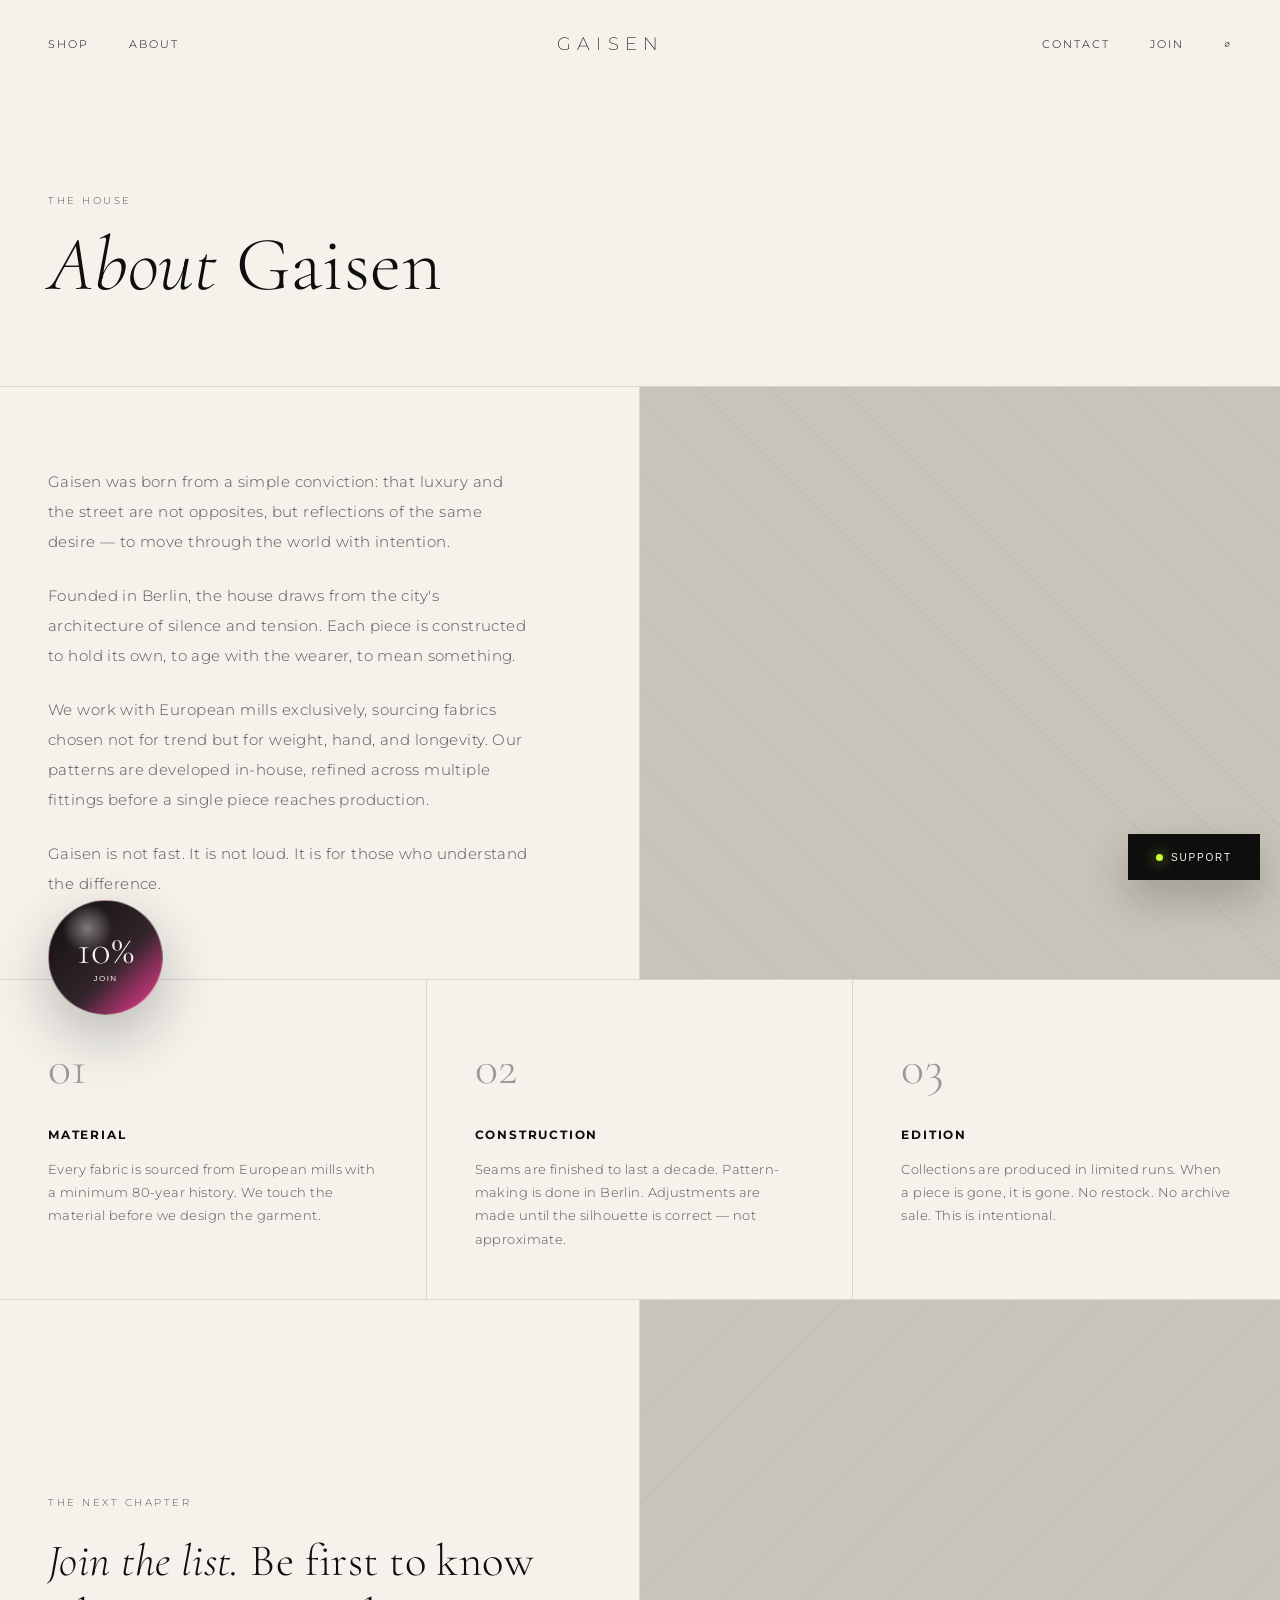
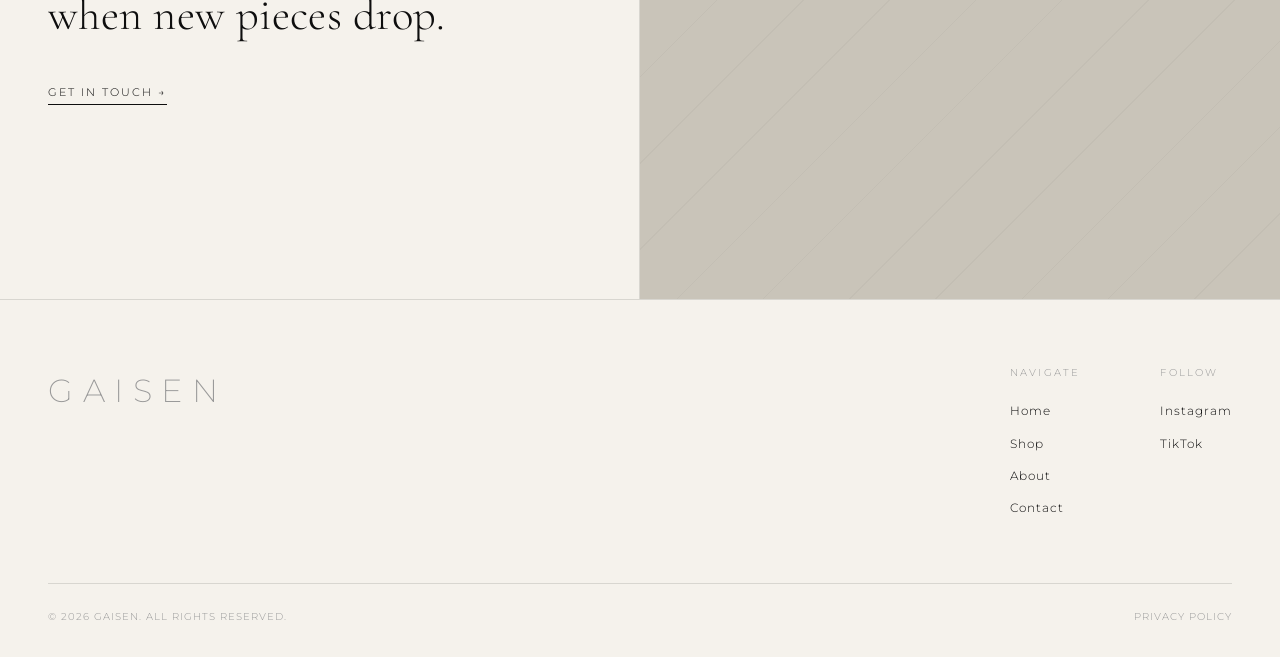
==== about.html @ a8db8745 "Add files via upload" ====
<!DOCTYPE html>
<html lang="en">
<head>
  <meta charset="UTF-8" />
  <meta name="viewport" content="width=device-width, initial-scale=1.0" />
  <title>About — Gaisen</title>
  <link rel="icon" href="favicon.ico" sizes="any">
  <link rel="icon" type="image/svg+xml" href="favicon.svg">
  <link rel="apple-touch-icon" href="apple-touch-icon.png">
  <link rel="manifest" href="site.webmanifest">
  <meta name="theme-color" content="#0E0E0E">
  <link rel="preconnect" href="https://fonts.googleapis.com">
  <link href="https://fonts.googleapis.com/css2?family=Cormorant+Garamond:ital,wght@0,300;0,400;1,300;1,400&family=Montserrat:wght@200;300;400&display=swap" rel="stylesheet">
  <link rel="stylesheet" href="style.css">
</head>
<body>

  <nav class="nav">
    <div class="nav-left">
      <a href="shop.html">Shop</a>
      <a href="about.html">About</a>
    </div>
    <a href="index.html" class="nav-logo">GAISEN</a>
    <div class="nav-right">
      <a href="contact.html">Contact</a>
      <a href="#">∅</a>
    </div>
  </nav>

  <div class="page-header">
    <p class="label">The House</p>
    <h1><em>About</em> Gaisen</h1>
  </div>

  <div class="about-intro">
    <div class="about-text">
      <p>Gaisen was born from a simple conviction: that luxury and the street are not opposites, but reflections of the same desire — to move through the world with intention.</p>
      <p>Founded in Berlin, the house draws from the city's architecture of silence and tension. Each piece is constructed to hold its own, to age with the wearer, to mean something.</p>
      <p>We work with European mills exclusively, sourcing fabrics chosen not for trend but for weight, hand, and longevity. Our patterns are developed in-house, refined across multiple fittings before a single piece reaches production.</p>
      <p>Gaisen is not fast. It is not loud. It is for those who understand the difference.</p>
    </div>
    <div class="about-img-block"></div>
  </div>

  <div class="about-values">
    <div class="value-item">
      <div class="value-num">01</div>
      <h3>Material</h3>
      <p>Every fabric is sourced from European mills with a minimum 80-year history. We touch the material before we design the garment.</p>
    </div>
    <div class="value-item">
      <div class="value-num">02</div>
      <h3>Construction</h3>
      <p>Seams are finished to last a decade. Pattern-making is done in Berlin. Adjustments are made until the silhouette is correct — not approximate.</p>
    </div>
    <div class="value-item">
      <div class="value-num">03</div>
      <h3>Edition</h3>
      <p>Collections are produced in limited runs. When a piece is gone, it is gone. No restock. No archive sale. This is intentional.</p>
    </div>
  </div>

  <section class="editorial" style="border-top:1px solid var(--border);">
    <div class="editorial-text">
      <p class="label">The next chapter</p>
      <h2><em>Join the list.</em> Be first to know when new pieces drop.</h2>
      <a href="contact.html" class="link-underline">Get in touch →</a>
    </div>
    <div class="editorial-img"></div>
  </section>

  <footer class="footer">
    <div class="footer-top">
      <div class="footer-brand">GAISEN</div>
      <div class="footer-links">
        <div>
          <p class="footer-col-title">Navigate</p>
          <a href="index.html">Home</a>
          <a href="shop.html">Shop</a>
          <a href="about.html">About</a>
          <a href="contact.html">Contact</a>
        </div>
        <div>
          <p class="footer-col-title">Follow</p>
          <a href="#">Instagram</a>
          <a href="#">TikTok</a>
        </div>
      </div>
    </div>
    <div class="footer-bottom">
      <p>© 2026 Gaisen. All rights reserved.</p>
      <p>Privacy Policy</p>
    </div>
  </footer>

  <script src="account-promo.js?v=account-1"></script>
  <script src="button-motion.js?v=button-1"></script>
  <script src="support-bot.js?v=support-1"></script>
</body>
</html>
---- style.css ----
/* ── Reset ── */
*, *::before, *::after { margin: 0; padding: 0; box-sizing: border-box; }

/* ── Variables ── */
:root {
  --cream: #F5F2EC;
  --ink: #0E0E0E;
  --ink-light: #555;
  --ink-faint: #999;
  --border: rgba(14,14,14,0.12);
  --font-display: 'Cormorant Garamond', Georgia, serif;
  --font-body: 'Montserrat', sans-serif;
}

html { scroll-behavior: smooth; }

body {
  background: var(--cream);
  color: var(--ink);
  font-family: var(--font-body);
  font-weight: 300;
  font-size: 14px;
  letter-spacing: 0.03em;
  line-height: 1.7;
  cursor: default;
}

a { color: inherit; text-decoration: none; }
img { display: block; width: 100%; }

/* Button motion */
:where(button, .link-underline, .hero-cta, .view-all) {
  --button-glow: #ff3d9a;
  --button-spark: #c9ff35;
  position: relative;
  isolation: isolate;
  overflow: hidden;
  transform: translateZ(0);
  transition:
    transform 0.24s ease,
    box-shadow 0.24s ease,
    border-color 0.24s ease,
    background 0.24s ease,
    color 0.24s ease,
    opacity 0.2s ease;
}
:where(button, .link-underline, .hero-cta, .view-all)::before {
  content: "";
  position: absolute;
  inset: -2px;
  z-index: 0;
  pointer-events: none;
  background:
    linear-gradient(105deg, transparent 0 34%, rgba(255,255,255,0.34) 46%, transparent 58%),
    linear-gradient(90deg, color-mix(in srgb, var(--button-glow) 22%, transparent), transparent 48%, color-mix(in srgb, var(--button-spark) 18%, transparent));
  opacity: 0;
  transform: translateX(-110%) skewX(-14deg);
  transition: opacity 0.24s ease, transform 0.58s ease;
}
:where(button, .link-underline, .hero-cta, .view-all):hover {
  transform: translateY(-2px);
  box-shadow: 0 14px 34px rgba(14,14,14,0.13);
}
:where(button, .link-underline, .hero-cta, .view-all):hover::before {
  opacity: 1;
  transform: translateX(110%) skewX(-14deg);
}
:where(button, .link-underline, .hero-cta, .view-all):active {
  transform: translateY(0) scale(0.97);
  transition-duration: 0.32s;
}
:where(button, .link-underline, .hero-cta, .view-all).is-clicking {
  animation: buttonClickHold 0.68s cubic-bezier(0.16, 1, 0.3, 1);
  box-shadow: 0 18px 42px rgba(14,14,14,0.16);
}
:where(button, .link-underline, .hero-cta, .view-all).is-clicking::before {
  opacity: 1;
  transform: translateX(110%) skewX(-14deg);
  transition-duration: 0.78s;
}
:where(.cart-link, .support-close):hover {
  box-shadow: none;
}
:where(.link-underline, .hero-cta, .view-all)::after {
  content: "";
  position: absolute;
  left: 0;
  right: 0;
  bottom: -7px;
  height: 2px;
  background: linear-gradient(90deg, #ff3d9a, #f45a1f, #c9ff35);
  transform: scaleX(0);
  transform-origin: left;
  transition: transform 0.32s ease;
}
:where(.link-underline, .hero-cta, .view-all):hover::after {
  transform: scaleX(1);
}

@keyframes buttonClickHold {
  0% { transform: translateY(0) scale(0.97); }
  38% { transform: translateY(1px) scale(0.93); }
  72% { transform: translateY(-2px) scale(1.015); }
  100% { transform: translateY(-1px) scale(1); }
}

:where(button) > * {
  position: relative;
  z-index: 1;
}

@media (prefers-reduced-motion: reduce) {
  :where(button, .link-underline, .hero-cta, .view-all),
  :where(button, .link-underline, .hero-cta, .view-all)::before,
  :where(.link-underline, .hero-cta, .view-all)::after {
    transition: none;
    animation: none;
  }

  :where(button, .link-underline, .hero-cta, .view-all):hover,
  :where(button, .link-underline, .hero-cta, .view-all):active {
    transform: none;
  }
}

/* ── Nav ── */
.nav {
  position: fixed;
  top: 0; left: 0; right: 0;
  display: flex;
  align-items: center;
  justify-content: space-between;
  padding: 1.8rem 3rem;
  z-index: 100;
  mix-blend-mode: multiply;
}
.nav-logo {
  font-family: var(--font-body);
  font-weight: 200;
  font-size: 18px;
  letter-spacing: 0.35em;
}
.nav-left, .nav-right {
  display: flex;
  gap: 2.5rem;
}
.nav-left a, .nav-right a {
  font-size: 11px;
  letter-spacing: 0.18em;
  text-transform: uppercase;
  transition: opacity 0.2s;
}
.nav-left a:hover, .nav-right a:hover { opacity: 0.5; }
.cart-link {
  border: 0;
  background: transparent;
  color: inherit;
  cursor: pointer;
  font-family: var(--font-body);
  font-size: 11px;
  font-weight: 300;
  letter-spacing: 0.18em;
  text-transform: uppercase;
  transition: opacity 0.2s;
}
.cart-link:hover { opacity: 0.5; }

.home-page .nav {
  color: var(--cream);
  mix-blend-mode: normal;
  background: linear-gradient(180deg, rgba(14,14,14,0.48), rgba(14,14,14,0));
}

/* Support Bot */
.support-bot {
  position: fixed;
  right: 1.25rem;
  bottom: 1.25rem;
  z-index: 190;
  font-family: var(--font-body);
  transition: opacity 0.2s ease, transform 0.2s ease, visibility 0.2s ease;
}

body.modal-lock .support-bot {
  opacity: 0;
  pointer-events: none;
  transform: translateY(0.75rem);
  visibility: hidden;
}

body.account-lock .support-bot {
  opacity: 0;
  pointer-events: none;
  transform: translateY(0.75rem);
  visibility: hidden;
}

.account-nav-link {
  border: 0;
  background: transparent;
  color: inherit;
  cursor: pointer;
  font-family: var(--font-body);
  font-size: 11px;
  font-weight: 300;
  letter-spacing: 0.18em;
  text-transform: uppercase;
}

.account-promo-bubble {
  position: fixed;
  left: clamp(1rem, 4vw, 3rem);
  top: 100vh;
  z-index: 175;
  width: clamp(84px, 9vw, 116px);
  height: clamp(84px, 9vw, 116px);
  border: 1px solid rgba(245,242,236,0.42);
  border-radius: 999px;
  background:
    radial-gradient(circle at 34% 24%, rgba(255,255,255,0.42), transparent 22%),
    linear-gradient(135deg, #0e0e0e, #33252b 58%, #ff3d9a);
  color: var(--cream);
  cursor: pointer;
  display: grid;
  place-items: center;
  box-shadow: 0 22px 58px rgba(14,14,14,0.26);
  animation: promoBubbleRise 26s linear infinite;
}

.account-promo-bubble:hover {
  animation-play-state: paused;
}

.account-promo-bubble::before {
  content: "";
  position: absolute;
  inset: -8px;
  border: 1px solid rgba(201,255,53,0.36);
  border-radius: inherit;
}

.account-promo-bubble span {
  display: block;
  text-align: center;
}

.account-promo-bubble strong {
  display: block;
  font-family: var(--font-display);
  font-size: clamp(28px, 3.2vw, 42px);
  font-weight: 300;
  line-height: 0.88;
}

.account-promo-bubble small {
  display: block;
  margin-top: 0.4rem;
  font-size: 8px;
  letter-spacing: 0.18em;
  text-transform: uppercase;
}

.account-panel {
  position: fixed;
  inset: 0;
  z-index: 260;
  display: none;
}

.account-panel.is-open {
  display: block;
}

.account-backdrop {
  position: absolute;
  inset: 0;
  background: rgba(14,14,14,0.5);
}

.account-sheet {
  position: absolute;
  right: clamp(1rem, 4vw, 4rem);
  top: 50%;
  width: min(520px, calc(100vw - 2rem));
  max-height: calc(100vh - 2rem);
  overflow: auto;
  transform: translateY(-50%);
  border: 1px solid var(--border);
  background:
    linear-gradient(90deg, rgba(14,14,14,0.035) 1px, transparent 1px),
    linear-gradient(0deg, rgba(14,14,14,0.03) 1px, transparent 1px),
    var(--cream);
  background-size: 36px 36px;
  box-shadow: 0 34px 110px rgba(14,14,14,0.34);
}

.account-head {
  position: relative;
  min-height: 180px;
  padding: 1.25rem;
  background:
    radial-gradient(circle at 72% 20%, rgba(255,61,154,0.34), transparent 24%),
    radial-gradient(circle at 95% 88%, rgba(201,255,53,0.22), transparent 22%),
    var(--ink);
  color: var(--cream);
  display: flex;
  flex-direction: column;
  justify-content: flex-end;
  overflow: hidden;
}

.account-head::after {
  content: "10";
  position: absolute;
  right: -0.25rem;
  bottom: -0.34rem;
  font-family: var(--font-display);
  font-size: clamp(110px, 18vw, 178px);
  line-height: 0.75;
  color: rgba(245,242,236,0.08);
  pointer-events: none;
}

.account-label {
  position: relative;
  z-index: 1;
  color: rgba(245,242,236,0.62);
  font-size: 9px;
  letter-spacing: 0.26em;
  text-transform: uppercase;
  margin-bottom: 0.6rem;
}

.account-title {
  position: relative;
  z-index: 1;
  font-family: var(--font-display);
  font-size: clamp(46px, 8vw, 78px);
  font-weight: 300;
  line-height: 0.9;
}

.account-close {
  position: absolute;
  top: 1rem;
  right: 1rem;
  z-index: 2;
  width: 40px;
  height: 40px;
  border: 1px solid rgba(245,242,236,0.28);
  background: transparent;
  color: var(--cream);
  cursor: pointer;
  font-size: 20px;
}

.account-body {
  padding: 1.5rem;
  display: grid;
  gap: 1rem;
}

.account-copy {
  color: var(--ink-light);
  font-size: 13px;
  line-height: 1.8;
}

.account-code {
  border: 1px solid var(--ink);
  background: var(--ink);
  color: var(--cream);
  padding: 1rem;
  display: flex;
  justify-content: space-between;
  gap: 1rem;
  align-items: center;
  font-size: 10px;
  letter-spacing: 0.2em;
  text-transform: uppercase;
}

.account-code strong {
  font-size: 14px;
  letter-spacing: 0.22em;
}

.account-form {
  display: grid;
  gap: 0.8rem;
}

.account-form label {
  font-size: 9px;
  letter-spacing: 0.2em;
  text-transform: uppercase;
  color: var(--ink-faint);
}

.account-form input {
  width: 100%;
  border: 1px solid var(--border);
  background: rgba(245,242,236,0.76);
  padding: 0.9rem;
  font-family: var(--font-body);
  color: var(--ink);
  outline: none;
}

.account-submit {
  min-height: 52px;
  border: 1px solid var(--ink);
  background: var(--ink);
  color: var(--cream);
  cursor: pointer;
  font-family: var(--font-body);
  font-size: 10px;
  letter-spacing: 0.18em;
  text-transform: uppercase;
}

.account-note {
  min-height: 1.4rem;
  color: var(--ink-light);
  font-size: 11px;
  line-height: 1.6;
}

@keyframes promoBubbleRise {
  0% { transform: translate3d(0, 16vh, 0) scale(0.82); opacity: 0; }
  8% { opacity: 1; }
  50% { transform: translate3d(12vw, -55vh, 0) scale(1); opacity: 1; }
  86% { opacity: 1; }
  100% { transform: translate3d(4vw, -122vh, 0) scale(0.9); opacity: 0; }
}

@media (max-width: 620px) {
  .account-promo-bubble {
    left: 0.9rem;
    width: 78px;
    height: 78px;
  }

  .account-sheet {
    right: 1rem;
    left: 1rem;
    width: auto;
  }
}

.support-toggle {
  min-width: 132px;
  height: 46px;
  border: 1px solid var(--ink);
  background: var(--ink);
  color: var(--cream);
  cursor: pointer;
  display: inline-flex;
  align-items: center;
  justify-content: center;
  gap: 0.5rem;
  font-size: 10px;
  letter-spacing: 0.18em;
  text-transform: uppercase;
  box-shadow: 0 18px 42px rgba(14,14,14,0.22);
}

.support-dot {
  width: 7px;
  height: 7px;
  border-radius: 50%;
  background: #c9ff35;
  box-shadow: 0 0 14px rgba(201,255,53,0.84);
}

.support-panel {
  position: absolute;
  right: 0;
  bottom: 3.65rem;
  width: min(390px, calc(100vw - 2.5rem));
  max-height: min(680px, calc(100vh - 7rem));
  border: 1px solid var(--border);
  background: var(--cream);
  box-shadow: 0 28px 80px rgba(14,14,14,0.28);
  display: none;
  overflow: hidden;
}

.support-bot.is-open .support-panel { display: flex; flex-direction: column; }

.support-head {
  background: var(--ink);
  color: var(--cream);
  padding: 1rem;
  position: relative;
}

.support-label {
  font-size: 9px;
  letter-spacing: 0.24em;
  text-transform: uppercase;
  color: rgba(245,242,236,0.62);
  margin-bottom: 0.4rem;
}

.support-title {
  font-family: var(--font-display);
  font-size: 30px;
  font-weight: 300;
  line-height: 1;
}

.support-close {
  position: absolute;
  top: 0.9rem;
  right: 0.9rem;
  width: 34px;
  height: 34px;
  border: 1px solid rgba(245,242,236,0.24);
  background: transparent;
  color: var(--cream);
  cursor: pointer;
  font-size: 18px;
}

.support-messages {
  padding: 1rem;
  display: flex;
  flex-direction: column;
  gap: 0.7rem;
  overflow: auto;
  min-height: 260px;
}

.support-message {
  max-width: 88%;
  padding: 0.75rem 0.85rem;
  border: 1px solid var(--border);
  font-size: 12px;
  line-height: 1.65;
}

.support-message.bot {
  align-self: flex-start;
  background: #faf8f2;
}

.support-message.user {
  align-self: flex-end;
  background: var(--ink);
  color: var(--cream);
  border-color: var(--ink);
}

.support-chips {
  display: flex;
  gap: 0.45rem;
  flex-wrap: wrap;
  padding: 0 1rem 1rem;
}

.support-chip {
  border: 1px solid var(--border);
  background: transparent;
  color: var(--ink-light);
  cursor: pointer;
  font-family: var(--font-body);
  font-size: 9px;
  letter-spacing: 0.16em;
  text-transform: uppercase;
  padding: 0.55rem 0.65rem;
}

.support-form {
  display: grid;
  grid-template-columns: 1fr auto;
  border-top: 1px solid var(--border);
}

.support-form input {
  min-width: 0;
  border: 0;
  background: transparent;
  padding: 0.95rem;
  font-family: var(--font-body);
  color: var(--ink);
  outline: none;
}

.support-form button {
  border: 0;
  border-left: 1px solid var(--border);
  background: var(--ink);
  color: var(--cream);
  cursor: pointer;
  font-family: var(--font-body);
  font-size: 10px;
  letter-spacing: 0.18em;
  text-transform: uppercase;
  padding: 0 1rem;
}

@media (max-width: 620px) {
  .support-bot {
    right: 0.8rem;
    bottom: 0.8rem;
  }

  .support-toggle {
    min-width: 112px;
    height: 42px;
  }

  .support-panel {
    width: calc(100vw - 1.6rem);
    max-height: calc(100vh - 5.5rem);
    bottom: 3.25rem;
  }
}

/* ── Hero ── */
.hero {
  min-height: 100vh;
  display: grid;
  grid-template-columns: 1fr 1fr;
  padding-top: 7rem;
  position: relative;
  overflow: hidden;
}
.hero-content {
  display: flex;
  flex-direction: column;
  justify-content: center;
  padding: 4rem 3rem 4rem 3rem;
}
.hero-season {
  font-size: 11px;
  letter-spacing: 0.22em;
  text-transform: uppercase;
  color: var(--ink-light);
  margin-bottom: 2.5rem;
  animation: fadeUp 1s ease both;
}
.hero-title {
  font-family: var(--font-display);
  font-weight: 300;
  font-size: clamp(48px, 6vw, 82px);
  line-height: 1.05;
  margin-bottom: 3rem;
}
.hero-title .line {
  display: block;
  animation: fadeUp 1s ease both;
}
.hero-title .line:nth-child(2) { animation-delay: 0.1s; }
.hero-title .line:nth-child(3) { animation-delay: 0.2s; }
.italic { font-style: italic; }
.hero-cta {
  display: inline-block;
  font-size: 11px;
  letter-spacing: 0.2em;
  text-transform: uppercase;
  border-bottom: 1px solid var(--ink);
  padding-bottom: 3px;
  width: fit-content;
  transition: opacity 0.2s;
  animation: fadeUp 1s ease 0.3s both;
}
.hero-cta:hover { opacity: 0.5; }
.hero-image-placeholder {
  background: #D8D4CB;
  position: relative;
  overflow: hidden;
}
.hero-img-inner {
  position: absolute;
  inset: 0;
  background:
    repeating-linear-gradient(
      45deg,
      transparent,
      transparent 40px,
      rgba(14,14,14,0.03) 40px,
      rgba(14,14,14,0.03) 41px
    );
}
.hero-scroll {
  position: absolute;
  bottom: 2rem;
  left: 3rem;
  font-size: 10px;
  letter-spacing: 0.2em;
  text-transform: uppercase;
  color: var(--ink-faint);
  animation: float 3s ease-in-out infinite;
}

/* ── Marquee ── */
.marquee {
  border-top: 1px solid var(--border);
  border-bottom: 1px solid var(--border);
  overflow: hidden;
  padding: 1rem 0;
}
.marquee-track {
  display: flex;
  gap: 2.5rem;
  white-space: nowrap;
  animation: marquee 20s linear infinite;
  width: max-content;
}
.marquee-track span {
  font-size: 10px;
  letter-spacing: 0.25em;
  text-transform: uppercase;
  color: var(--ink-light);
}

/* ── Featured ── */
.featured {
  padding: 6rem 3rem;
}
.featured-header {
  display: flex;
  justify-content: space-between;
  align-items: baseline;
  margin-bottom: 3rem;
  padding-bottom: 1rem;
  border-bottom: 1px solid var(--border);
}
.label {
  font-size: 10px;
  letter-spacing: 0.25em;
  text-transform: uppercase;
  color: var(--ink-light);
}
.view-all {
  font-size: 11px;
  letter-spacing: 0.12em;
  text-transform: uppercase;
  transition: opacity 0.2s;
}
.view-all:hover { opacity: 0.5; }
.featured-grid {
  display: grid;
  grid-template-columns: repeat(4, minmax(0, 1fr));
  gap: 1.5rem;
}
.product-card {
  cursor: pointer;
}
.product-img {
  background: #D8D4CB;
  position: relative;
  overflow: hidden;
}
.img-tall { aspect-ratio: 3/4; }
.product-overlay {
  position: absolute;
  inset: 0;
  background: rgba(14,14,14,0.6);
  display: flex;
  align-items: center;
  justify-content: center;
  opacity: 0;
  transition: opacity 0.3s;
}
.product-overlay span {
  color: var(--cream);
  font-size: 11px;
  letter-spacing: 0.2em;
  text-transform: uppercase;
}
.product-card:hover .product-overlay { opacity: 1; }
.product-gallery-card {
  position: relative;
}
.product-gallery-card img {
  position: absolute;
  inset: 0;
  height: 100%;
  width: 100%;
  object-fit: cover;
  opacity: 0;
  transition: opacity 0.45s ease, transform 0.7s ease;
}
.product-gallery-card img:first-child {
  opacity: 1;
}
.product-gallery-card:hover img:first-child {
  opacity: 0;
}
.product-gallery-card:hover img:nth-child(2) {
  opacity: 1;
}
.product-gallery-card::after {
  content: "Front / Back";
  position: absolute;
  left: 1rem;
  bottom: 1rem;
  z-index: 2;
  background: rgba(14,14,14,0.72);
  color: var(--cream);
  padding: 0.45rem 0.65rem;
  font-size: 9px;
  letter-spacing: 0.18em;
  text-transform: uppercase;
}
.product-meta {
  display: flex;
  justify-content: space-between;
  gap: 1rem;
  padding: 1rem 0 0;
}
.product-name { font-size: 12px; letter-spacing: 0.05em; }
.product-price { font-size: 12px; color: var(--ink-light); }

@media (max-width: 1000px) {
  .featured-grid {
    grid-template-columns: repeat(2, minmax(0, 1fr));
  }
}

@media (max-width: 650px) {
  .featured-grid {
    grid-template-columns: 1fr;
  }
}

/* ── Editorial ── */
.editorial {
  display: grid;
  grid-template-columns: 1fr 1fr;
  min-height: 600px;
  border-top: 1px solid var(--border);
}
.editorial-text {
  display: flex;
  flex-direction: column;
  justify-content: center;
  padding: 5rem 3rem;
  border-right: 1px solid var(--border);
}
.editorial-text h2 {
  font-family: var(--font-display);
  font-weight: 300;
  font-size: clamp(28px, 3.5vw, 48px);
  line-height: 1.2;
  margin: 1.5rem 0 2.5rem;
}
.link-underline {
  font-size: 11px;
  letter-spacing: 0.18em;
  text-transform: uppercase;
  border-bottom: 1px solid var(--ink);
  padding-bottom: 3px;
  width: fit-content;
  transition: opacity 0.2s;
}
.link-underline:hover { opacity: 0.5; }
.editorial-img {
  background: #C9C4B9;
  background-image: repeating-linear-gradient(
    -45deg,
    transparent,
    transparent 60px,
    rgba(14,14,14,0.03) 60px,
    rgba(14,14,14,0.03) 61px
  );
}

/* Bottom motion */
.bottom-motion {
  position: relative;
  overflow: hidden;
  min-height: 680px;
  padding: clamp(3.5rem, 7vw, 7rem) 0 3rem;
  border-top: 1px solid var(--border);
  background:
    linear-gradient(135deg, rgba(255,61,154,0.08), transparent 28%),
    linear-gradient(315deg, rgba(244,90,31,0.08), transparent 30%),
    var(--cream);
}
.bottom-motion::before {
  content: "";
  position: absolute;
  inset: 0;
  background:
    repeating-linear-gradient(90deg, rgba(14,14,14,0.045) 0 1px, transparent 1px 86px),
    repeating-linear-gradient(0deg, rgba(14,14,14,0.035) 0 1px, transparent 1px 72px);
  pointer-events: none;
}
.bottom-motion-copy {
  position: relative;
  z-index: 4;
  display: grid;
  grid-template-columns: minmax(0, 560px) auto;
  align-items: end;
  justify-content: space-between;
  gap: 2rem;
  padding: 0 clamp(1.25rem, 4vw, 3rem);
}
.bottom-motion-copy h2 {
  font-family: var(--font-display);
  font-size: clamp(38px, 5.6vw, 86px);
  font-weight: 300;
  line-height: 0.96;
  margin: 1rem 0;
}
.bottom-motion-copy p:not(.label) {
  max-width: 520px;
  color: var(--ink-light);
}
.bottom-motion-window {
  position: relative;
  z-index: 2;
  height: clamp(310px, 38vw, 470px);
  margin: clamp(2.6rem, 5vw, 4.5rem) 0 1.25rem;
  overflow: hidden;
  border-top: 1px solid rgba(14,14,14,0.16);
  border-bottom: 1px solid rgba(14,14,14,0.16);
  background:
    linear-gradient(90deg, #111, #27211c 48%, #0c0c0c);
  box-shadow: 0 36px 90px rgba(14,14,14,0.16);
}
.bottom-motion-window::before,
.bottom-motion-window::after {
  content: "";
  position: absolute;
  inset: 0;
  z-index: 5;
  pointer-events: none;
}
.bottom-motion-window::before {
  background:
    linear-gradient(90deg, var(--cream) 0 4%, rgba(245,242,236,0) 18% 82%, var(--cream) 96% 100%);
}
.bottom-motion-window::after {
  background:
    repeating-linear-gradient(90deg, rgba(245,242,236,0.16) 0 1px, transparent 1px 120px),
    linear-gradient(0deg, rgba(14,14,14,0.42), transparent 42%, rgba(245,242,236,0.08));
  mix-blend-mode: soft-light;
}
.bottom-motion-track {
  display: flex;
  width: max-content;
  height: 100%;
  animation: bottomRail 34s linear infinite;
  will-change: transform;
}
.bottom-motion-window:hover .bottom-motion-track {
  animation-play-state: paused;
}
.motion-card {
  --flash: #ff3d9a;
  position: relative;
  flex: 0 0 clamp(190px, 22vw, 330px);
  height: 100%;
  overflow: hidden;
  background: #d8d0c4;
  border-left: 1px solid rgba(245,242,236,0.2);
  transform: skewX(-5deg);
  transform-origin: center;
  isolation: isolate;
}
.motion-card img {
  width: 116%;
  height: 100%;
  object-fit: cover;
  object-position: center 38%;
  margin-left: -8%;
  filter: saturate(1.04) contrast(1.02);
  transform: skewX(5deg) scale(1.08);
  transition: transform 0.45s ease, filter 0.45s ease;
}
.motion-card:hover img {
  filter: saturate(1.18) contrast(1.06);
  transform: skewX(5deg) scale(1.16);
}
.motion-card::before {
  content: "";
  position: absolute;
  inset: 0;
  z-index: 1;
  background:
    linear-gradient(180deg, transparent 36%, rgba(14,14,14,0.76)),
    linear-gradient(90deg, color-mix(in srgb, var(--flash) 68%, transparent), transparent 36%);
  opacity: 0.46;
  pointer-events: none;
}
.motion-card::after {
  content: "";
  position: absolute;
  top: 0;
  bottom: 0;
  left: 20%;
  z-index: 3;
  width: 1px;
  background: var(--flash);
  box-shadow: 0 0 26px var(--flash);
  opacity: 0.9;
  animation: cardScan 4.8s ease-in-out infinite;
  pointer-events: none;
}
.motion-card span {
  position: absolute;
  left: 1rem;
  bottom: 1rem;
  z-index: 4;
  max-width: calc(100% - 2rem);
  color: var(--cream);
  font-size: 10px;
  letter-spacing: 0.16em;
  line-height: 1.5;
  text-transform: uppercase;
  text-shadow: 0 1px 24px rgba(0,0,0,0.65);
  transform: skewX(5deg);
}
.motion-card-light span {
  color: var(--ink);
  text-shadow: 0 1px 18px rgba(245,242,236,0.82);
}
.motion-card-dark { background: #090909; }
.motion-card-warm { background: #d8b18a; }
.motion-card-cool { background: #cbd9e7; }
.motion-card:nth-child(4n) img {
  object-position: center 30%;
}
.motion-card:nth-child(5n) img {
  object-position: center 24%;
}
.bottom-motion-type {
  position: relative;
  z-index: 3;
  display: flex;
  width: max-content;
  gap: 2.25rem;
  padding-left: clamp(1.25rem, 4vw, 3rem);
  white-space: nowrap;
  font-family: var(--font-display);
  font-size: clamp(46px, 11vw, 150px);
  font-weight: 300;
  line-height: 0.86;
  letter-spacing: 0;
  color: rgba(14,14,14,0.08);
  -webkit-text-stroke: 1px rgba(14,14,14,0.36);
  animation: bottomType 24s linear infinite;
}
.bottom-motion-type span:nth-child(2) {
  color: rgba(255,61,154,0.12);
  -webkit-text-stroke-color: rgba(244,90,31,0.48);
}

@keyframes bottomRail {
  from { transform: translate3d(0, 0, 0); }
  to { transform: translate3d(-50%, 0, 0); }
}

@keyframes bottomType {
  from { transform: translate3d(0, 0, 0); }
  to { transform: translate3d(-33.333%, 0, 0); }
}

@keyframes cardScan {
  0% { transform: translateX(-120px); opacity: 0; }
  18% { opacity: 0.95; }
  58% { opacity: 0.95; }
  100% { transform: translateX(260px); opacity: 0; }
}

@media (max-width: 900px) {
  .bottom-motion {
    min-height: auto;
    padding-top: 4rem;
  }

  .bottom-motion-copy {
    grid-template-columns: 1fr;
    align-items: start;
  }

  .bottom-motion-window {
    height: 360px;
  }

  .motion-card {
    flex-basis: min(64vw, 280px);
    transform: skewX(-3deg);
  }

  .motion-card img {
    transform: skewX(3deg) scale(1.08);
  }

  .motion-card:hover img {
    transform: skewX(3deg) scale(1.14);
  }

  .motion-card span {
    transform: skewX(3deg);
  }
}

@media (prefers-reduced-motion: reduce) {
  .bottom-motion-track,
  .bottom-motion-type,
  .motion-card::after {
    animation: none;
  }
}

/* Footer */
.footer {
  border-top: 1px solid var(--border);
  padding: 4rem 3rem 2rem;
}
.footer-top {
  display: flex;
  justify-content: space-between;
  margin-bottom: 4rem;
}
.footer-brand {
  font-family: var(--font-body);
  font-weight: 200;
  font-size: 32px;
  letter-spacing: 0.3em;
  color: var(--ink-faint);
}
.footer-links {
  display: flex;
  gap: 5rem;
}
.footer-links > div {
  display: flex;
  flex-direction: column;
  gap: 0.75rem;
}
.footer-col-title {
  font-size: 10px;
  letter-spacing: 0.22em;
  text-transform: uppercase;
  color: var(--ink-faint);
  margin-bottom: 0.5rem;
}
.footer-links a {
  font-size: 12px;
  letter-spacing: 0.08em;
  transition: opacity 0.2s;
}
.footer-links a:hover { opacity: 0.5; }
.footer-bottom {
  display: flex;
  justify-content: space-between;
  border-top: 1px solid var(--border);
  padding-top: 1.5rem;
  font-size: 10px;
  letter-spacing: 0.1em;
  color: var(--ink-faint);
  text-transform: uppercase;
}

/* ── Page Header (inner pages) ── */
.page-header {
  padding: 12rem 3rem 5rem;
  border-bottom: 1px solid var(--border);
}
.page-header .label { margin-bottom: 1rem; }
.page-header h1 {
  font-family: var(--font-display);
  font-weight: 300;
  font-size: clamp(40px, 6vw, 80px);
  line-height: 1.05;
}

/* ── Shop Page ── */
.shop-grid {
  display: grid;
  grid-template-columns: repeat(3, 1fr);
  gap: 0;
  border-left: 1px solid var(--border);
}
.shop-card {
  border-right: 1px solid var(--border);
  border-bottom: 1px solid var(--border);
  cursor: pointer;
}
.shop-img {
  aspect-ratio: 3/4;
  background: #D8D4CB;
  position: relative;
  overflow: hidden;
}
.shop-img:nth-child(odd) { background: #C9C4B9; }
.shop-info {
  padding: 1.25rem;
  border-top: 1px solid var(--border);
}
.shop-name { font-size: 13px; letter-spacing: 0.05em; margin-bottom: 4px; }
.shop-cat { font-size: 10px; letter-spacing: 0.15em; text-transform: uppercase; color: var(--ink-faint); margin-bottom: 8px; }
.shop-price { font-size: 13px; color: var(--ink-light); }
.shop-filter {
  display: flex;
  gap: 2rem;
  padding: 2rem 3rem;
  border-bottom: 1px solid var(--border);
}
.filter-btn {
  font-size: 10px;
  letter-spacing: 0.2em;
  text-transform: uppercase;
  color: var(--ink-faint);
  cursor: pointer;
  background: none;
  border: none;
  font-family: var(--font-body);
  transition: color 0.2s;
}
.filter-btn:hover, .filter-btn.active { color: var(--ink); }

/* ── About Page ── */
.about-intro {
  display: grid;
  grid-template-columns: 1fr 1fr;
  gap: 0;
}
.about-text {
  padding: 5rem 3rem;
  border-right: 1px solid var(--border);
}
.about-text p {
  font-size: 15px;
  line-height: 2;
  color: var(--ink-light);
  max-width: 480px;
}
.about-text p + p { margin-top: 1.5rem; }
.about-img-block {
  background: #C9C4B9;
  min-height: 500px;
  background-image: repeating-linear-gradient(
    45deg,
    transparent,
    transparent 50px,
    rgba(14,14,14,0.04) 50px,
    rgba(14,14,14,0.04) 51px
  );
}
.about-values {
  display: grid;
  grid-template-columns: repeat(3, 1fr);
  border-top: 1px solid var(--border);
}
.value-item {
  padding: 3rem;
  border-right: 1px solid var(--border);
}
.value-item:last-child { border-right: none; }
.value-num {
  font-family: var(--font-display);
  font-size: 48px;
  font-weight: 300;
  color: var(--ink-faint);
  margin-bottom: 1rem;
}
.value-item h3 {
  font-size: 12px;
  letter-spacing: 0.15em;
  text-transform: uppercase;
  margin-bottom: 0.75rem;
}
.value-item p { font-size: 13px; color: var(--ink-light); line-height: 1.8; }

/* ── Contact Page ── */
.contact-grid {
  display: grid;
  grid-template-columns: 1fr 1fr;
}
.contact-info {
  padding: 5rem 3rem;
  border-right: 1px solid var(--border);
}
.contact-info p {
  font-size: 15px;
  color: var(--ink-light);
  line-height: 2;
  max-width: 400px;
  margin-bottom: 3rem;
}
.contact-detail {
  margin-bottom: 2rem;
}
.contact-detail .label { margin-bottom: 0.5rem; }
.contact-detail a {
  font-size: 14px;
  letter-spacing: 0.05em;
  transition: opacity 0.2s;
}
.contact-detail a:hover { opacity: 0.5; }
.contact-form {
  padding: 5rem 3rem;
}
.form-group { margin-bottom: 2rem; }
.form-group label {
  display: block;
  font-size: 10px;
  letter-spacing: 0.22em;
  text-transform: uppercase;
  color: var(--ink-faint);
  margin-bottom: 0.75rem;
}
.form-group input,
.form-group textarea,
.form-group select {
  width: 100%;
  background: none;
  border: none;
  border-bottom: 1px solid var(--border);
  padding: 0.5rem 0;
  font-family: var(--font-body);
  font-size: 14px;
  font-weight: 300;
  color: var(--ink);
  letter-spacing: 0.05em;
  outline: none;
  transition: border-color 0.2s;
  resize: none;
}
.form-group input:focus,
.form-group textarea:focus,
.form-group select:focus {
  border-bottom-color: var(--ink);
}
.form-group input::placeholder,
.form-group textarea::placeholder { color: var(--ink-faint); }
.form-submit {
  margin-top: 3rem;
  display: flex;
  align-items: center;
  gap: 1rem;
}
.btn-submit {
  font-family: var(--font-body);
  font-weight: 300;
  font-size: 11px;
  letter-spacing: 0.2em;
  text-transform: uppercase;
  background: var(--ink);
  color: var(--cream);
  border: none;
  padding: 1rem 2.5rem;
  cursor: pointer;
  transition: opacity 0.2s;
}
.btn-submit:hover { opacity: 0.75; }

/* ── Animations ── */
@keyframes fadeUp {
  from { opacity: 0; transform: translateY(20px); }
  to { opacity: 1; transform: translateY(0); }
}
@keyframes marquee {
  from { transform: translateX(0); }
  to { transform: translateX(-50%); }
}
@keyframes float {
  0%, 100% { transform: translateY(0); }
  50% { transform: translateY(-6px); }
}

.collection-film {
  min-height: 100vh;
  height: 100svh;
  border-top: 1px solid var(--border);
  position: relative;
  overflow: hidden;
  background: #d6cec2;
}

.hero-film {
  border-top: none;
  min-height: 100svh;
  height: 100svh;
}

.film-copy {
  position: absolute;
  left: 3rem;
  top: 50%;
  z-index: 4;
  width: min(430px, calc(100% - 6rem));
  display: flex;
  flex-direction: column;
  justify-content: center;
  transform: translateY(-50%);
  color: var(--cream);
  pointer-events: none;
}

.film-copy h2 {
  font-family: var(--font-display);
  font-size: clamp(38px, 5vw, 72px);
  font-weight: 300;
  line-height: 1;
  margin: 1.5rem 0;
}

.film-copy h1 {
  font-family: var(--font-display);
  font-size: clamp(48px, 7vw, 104px);
  font-weight: 300;
  line-height: 0.95;
  margin: 1.5rem 0;
}

.film-copy p:not(.label) {
  color: rgba(245,242,236,0.78);
  font-size: 14px;
  line-height: 2;
  margin-bottom: 2.5rem;
  max-width: 520px;
}

.film-copy .label {
  color: rgba(245,242,236,0.62);
}

.film-copy .link-underline {
  border-bottom-color: var(--cream);
  pointer-events: auto;
}

.film-stage {
  position: relative;
  width: 100%;
  height: 100%;
  min-height: 100%;
  overflow: hidden;
  background:
    radial-gradient(circle at 70% 52%, rgba(245,242,236,0.72), rgba(214,206,194,0) 42%),
    linear-gradient(90deg, #bfb4a6, #e5ded4 48%, #b9ad9f);
}

.film-stage::after {
  content: "";
  position: absolute;
  inset: 0;
  z-index: 3;
  pointer-events: none;
  background:
    linear-gradient(90deg, rgba(34,28,23,0.44), rgba(34,28,23,0.18) 32%, rgba(245,242,236,0.06) 66%, rgba(34,28,23,0.22)),
    linear-gradient(0deg, rgba(34,28,23,0.36), rgba(34,28,23,0) 35%, rgba(245,242,236,0.16));
}

.campaign-video-stage {
  background: #17120f;
}

.campaign-video-stage::before {
  content: "";
  position: absolute;
  inset: 0;
  z-index: 2;
  pointer-events: none;
  background:
    repeating-linear-gradient(90deg, rgba(245,242,236,0.12) 0 1px, transparent 1px 84px),
    repeating-linear-gradient(0deg, rgba(245,242,236,0.08) 0 1px, transparent 1px 68px);
  mix-blend-mode: soft-light;
  opacity: 0.48;
}

.campaign-video-canvas {
  position: absolute;
  inset: 0;
  z-index: 1;
  width: 100%;
  height: 100%;
  display: block;
  background: #17120f;
}

.campaign-video-ui {
  position: absolute;
  z-index: 5;
  left: 3rem;
  right: 3rem;
  top: 7rem;
  display: flex;
  justify-content: space-between;
  gap: 1rem;
  color: rgba(245,242,236,0.58);
  font-size: 9px;
  letter-spacing: 0.24em;
  text-transform: uppercase;
  pointer-events: none;
}

.film-frame {
  position: absolute;
  inset: 0;
  opacity: 0;
  animation: filmCycle 24s infinite;
  display: flex;
  align-items: center;
  justify-content: center;
}

.film-frame img {
  width: 100%;
  height: 100%;
  object-fit: contain;
  object-position: center center;
  transform: none;
  animation: none;
}

.cinematic-stage {
  background:
    linear-gradient(115deg, #b9aa99, #ede5da 48%, #c7b9aa);
}

.film-scene {
  position: absolute;
  inset: 0;
  opacity: 0;
  overflow: hidden;
  animation: filmScene 60s linear infinite;
}

.film-scene::before {
  content: "";
  position: absolute;
  inset: 0;
  z-index: 2;
  background:
    repeating-linear-gradient(105deg, rgba(245,242,236,0.12) 0 1px, transparent 1px 54px),
    linear-gradient(115deg, transparent 0 50%, rgba(255,255,255,0.24) 50% 53%, transparent 53% 100%);
  mix-blend-mode: soft-light;
  transform: translateX(-6%);
  animation: athleticSweep 10s ease-in-out infinite;
  pointer-events: none;
}

.film-scene::after {
  content: "";
  position: absolute;
  inset: 0;
  z-index: 1;
  background:
    radial-gradient(circle at 78% 30%, rgba(255,79,163,0.18), transparent 24%),
    radial-gradient(circle at 74% 76%, rgba(201,255,53,0.12), transparent 25%),
    linear-gradient(90deg, rgba(245,242,236,0.12), rgba(245,242,236,0));
  pointer-events: none;
}

.scene-one { animation-delay: 0s; }
.scene-two { animation-delay: 10s; }
.scene-three { animation-delay: 20s; }
.scene-four { animation-delay: 30s; }
.scene-five { animation-delay: 40s; }
.scene-six { animation-delay: 50s; }

.film-bg {
  position: absolute;
  inset: -12%;
  width: 124%;
  height: 124%;
  object-fit: cover;
  filter: blur(22px) saturate(0.92) brightness(1.05);
  transform: scale(1.16);
  animation: bgMotion 10s ease-in-out infinite;
}

.film-subject {
  position: absolute;
  inset: 0;
  z-index: 2;
  display: flex;
  justify-content: center;
  align-items: center;
  transform-origin: center;
  animation: subjectMotion 10s ease-in-out infinite;
}

.film-subject img {
  width: min(56vw, 760px);
  height: min(92vh, 980px);
  object-fit: contain;
  object-position: center;
  filter: drop-shadow(0 28px 70px rgba(0,0,0,0.42));
}

.film-subject-wide img {
  width: min(64vw, 900px);
  height: min(82vh, 820px);
}

.film-signal {
  position: absolute;
  right: 3rem;
  top: 50%;
  z-index: 4;
  color: rgba(245,242,236,0.64);
  font-size: 10px;
  letter-spacing: 0.28em;
  text-transform: uppercase;
  writing-mode: vertical-rl;
}

.film-meter {
  position: absolute;
  z-index: 6;
  left: 3rem;
  right: 3rem;
  bottom: 4.5rem;
  display: grid;
  grid-template-columns: repeat(6, 1fr);
  gap: 0.5rem;
}

.film-meter span {
  height: 2px;
  background: rgba(245,242,236,0.2);
  overflow: hidden;
  position: relative;
}

.film-meter span::after {
  content: "";
  position: absolute;
  inset: 0;
  background: var(--cream);
  transform: scaleX(0);
  transform-origin: left;
  animation: meterPulse 10s linear infinite;
}

.film-meter span:nth-child(1)::after { animation-delay: 0s; }
.film-meter span:nth-child(2)::after { animation-delay: 10s; }
.film-meter span:nth-child(3)::after { animation-delay: 20s; }
.film-meter span:nth-child(4)::after { animation-delay: 30s; }
.film-meter span:nth-child(5)::after { animation-delay: 40s; }
.film-meter span:nth-child(6)::after { animation-delay: 50s; }

.frame-two { animation-delay: 6s; }
.frame-three { animation-delay: 12s; }
.frame-four { animation-delay: 18s; }
.frame-two img { animation-delay: 6s; }
.frame-three img { animation-delay: 12s; }
.frame-four img { animation-delay: 18s; }

.film-index {
  position: absolute;
  z-index: 5;
  left: 3rem;
  right: 3rem;
  bottom: 2rem;
  display: flex;
  justify-content: space-between;
  gap: 1rem;
  color: rgba(245,242,236,0.62);
  font-size: 10px;
  letter-spacing: 0.16em;
  text-transform: uppercase;
}

@keyframes filmCycle {
  0% { opacity: 0; }
  6% { opacity: 1; }
  25% { opacity: 1; }
  31% { opacity: 0; }
  100% { opacity: 0; }
}

@keyframes filmDrift {
  0%, 100% { transform: none; }
}

@keyframes filmScene {
  0% { opacity: 0; }
  1.5% { opacity: 1; }
  15% { opacity: 1; }
  16.6% { opacity: 0; }
  100% { opacity: 0; }
}

@keyframes subjectMotion {
  0% { transform: scale(1) translate3d(0, 0, 0); }
  50% { transform: scale(1.035) translate3d(1.2%, -0.8%, 0); }
  100% { transform: scale(1.01) translate3d(-0.8%, 0.5%, 0); }
}

@keyframes bgMotion {
  0% { transform: scale(1.16) translate3d(0, 0, 0); }
  50% { transform: scale(1.22) translate3d(-1.8%, 1%, 0); }
  100% { transform: scale(1.18) translate3d(1.2%, -0.8%, 0); }
}

@keyframes athleticSweep {
  0% { transform: translateX(-9%) skewX(-8deg); opacity: 0.55; }
  50% { transform: translateX(5%) skewX(-8deg); opacity: 0.86; }
  100% { transform: translateX(12%) skewX(-8deg); opacity: 0.48; }
}

@keyframes meterPulse {
  0% { transform: scaleX(0); opacity: 1; }
  92% { transform: scaleX(1); opacity: 1; }
  100% { transform: scaleX(1); opacity: 0; }
}

@media (max-width: 900px) {
  .collection-film {
    height: 100svh;
    min-height: 100svh;
  }

  .film-copy {
    left: 1.25rem;
    right: 1.25rem;
    bottom: 6rem;
    top: auto;
    width: auto;
    transform: none;
  }

  .film-copy h1 {
    font-size: clamp(42px, 14vw, 74px);
  }

  .film-stage {
    min-height: 100%;
  }

  .film-index {
    left: 1.25rem;
    right: 1.25rem;
    bottom: 1.25rem;
    flex-wrap: wrap;
    justify-content: flex-start;
    row-gap: 0.6rem;
  }

  .film-subject img {
    width: min(92vw, 620px);
    height: min(76vh, 820px);
  }

  .film-meter {
    left: 1.25rem;
    right: 1.25rem;
    bottom: 4rem;
  }

  .film-signal {
    right: 1.25rem;
  }
}
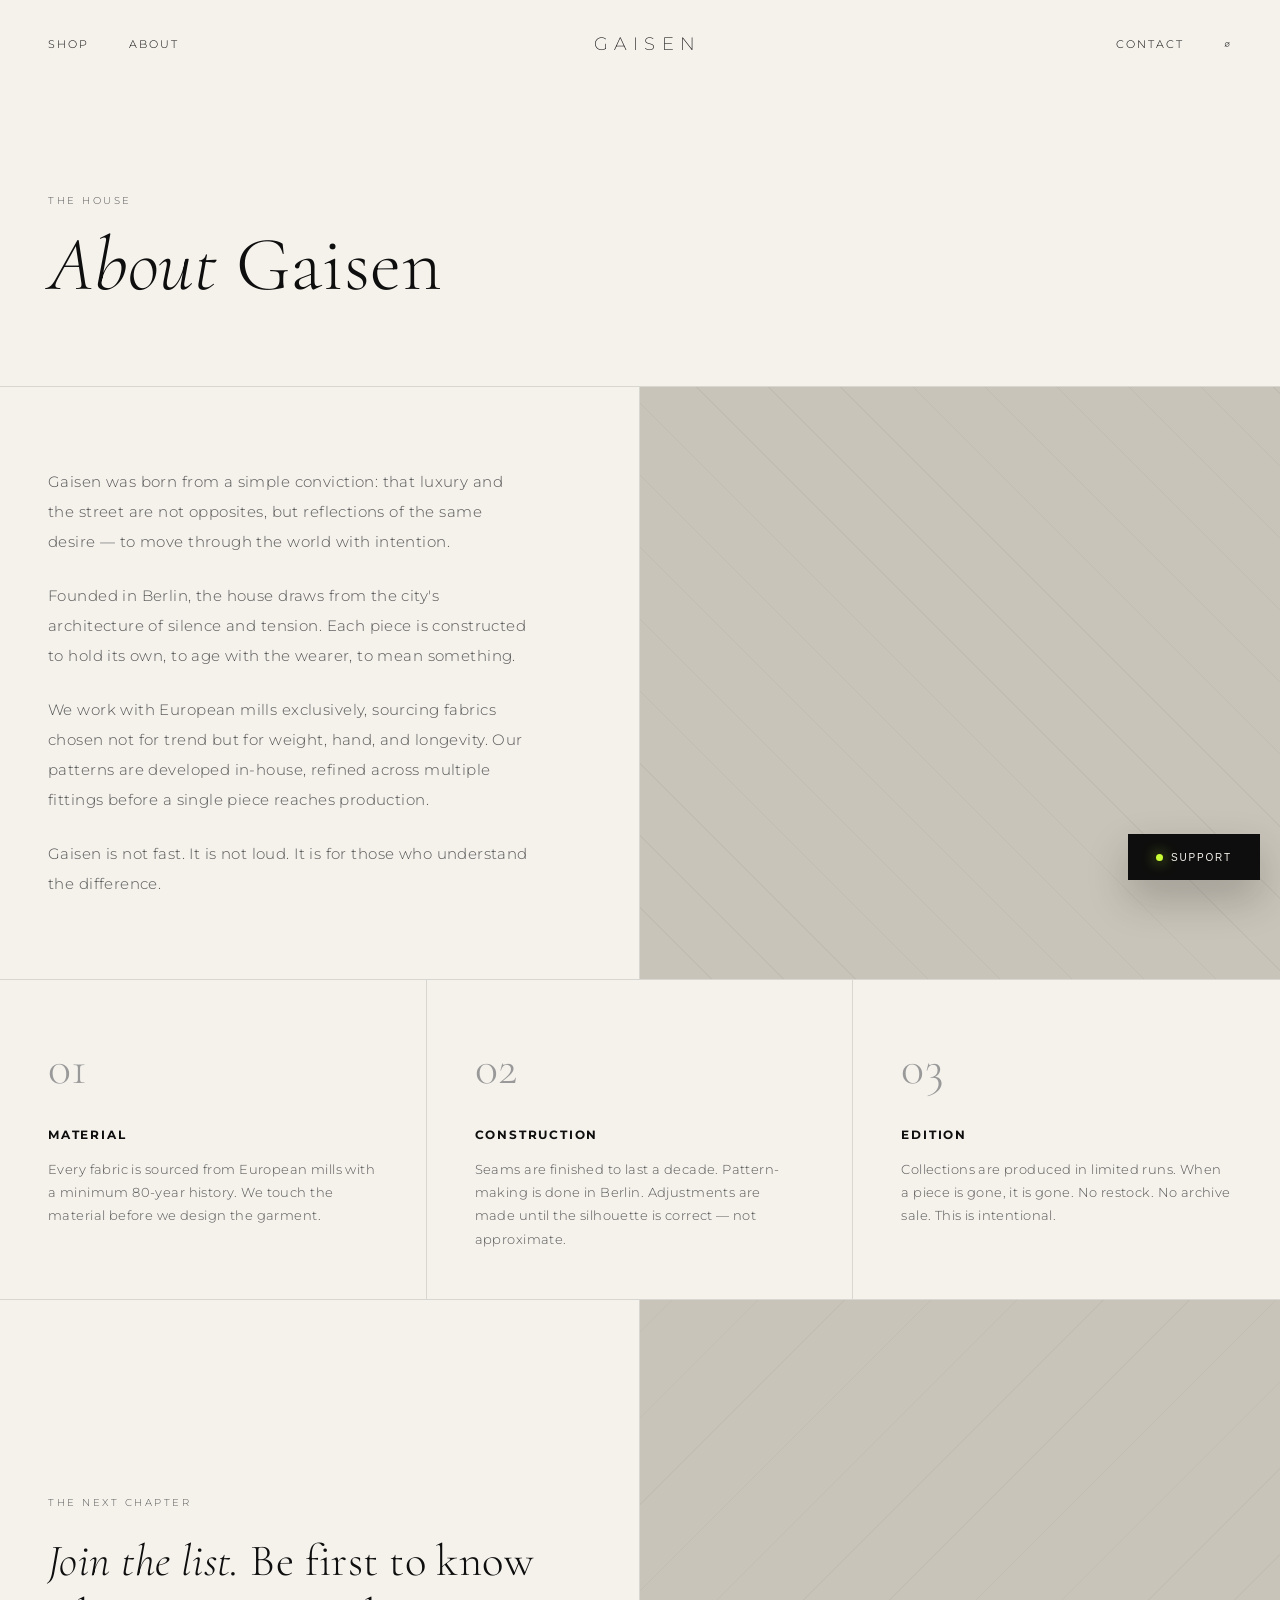
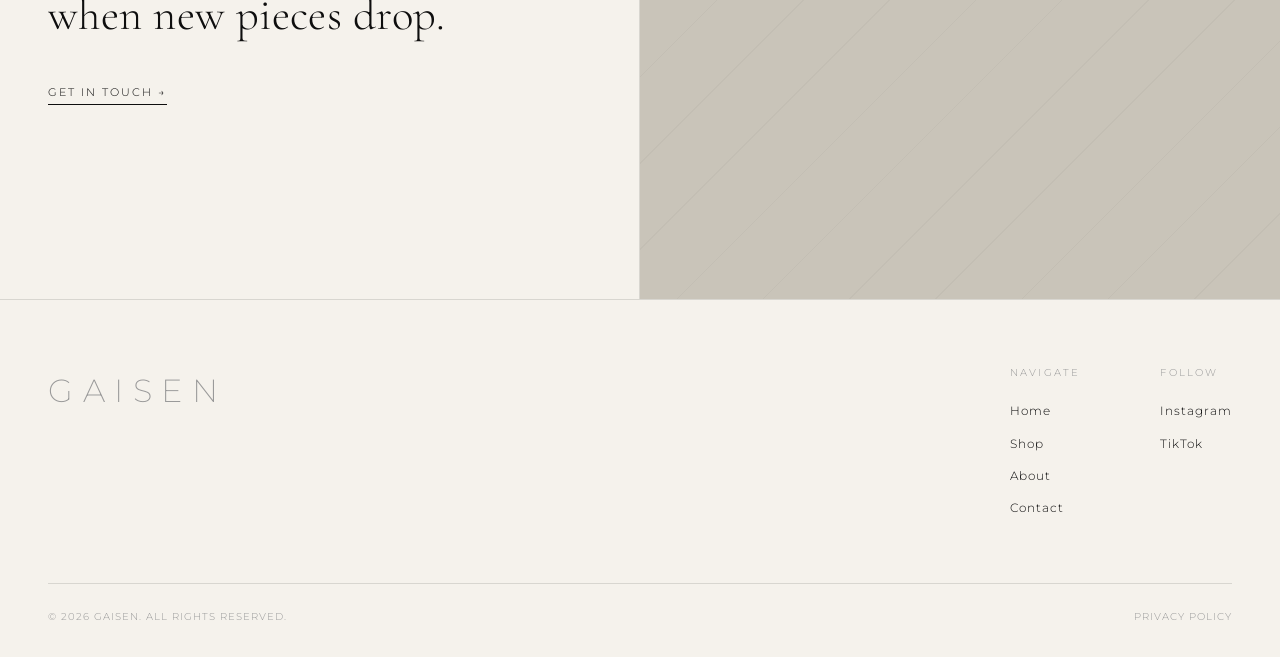
==== commit 3abb6451: "Add files via upload" ====
--- a/about.html
+++ b/about.html
@@ -4,11 +4,6 @@
   <meta charset="UTF-8" />
   <meta name="viewport" content="width=device-width, initial-scale=1.0" />
   <title>About — Gaisen</title>
-  <link rel="icon" href="favicon.ico" sizes="any">
-  <link rel="icon" type="image/svg+xml" href="favicon.svg">
-  <link rel="apple-touch-icon" href="apple-touch-icon.png">
-  <link rel="manifest" href="site.webmanifest">
-  <meta name="theme-color" content="#0E0E0E">
   <link rel="preconnect" href="https://fonts.googleapis.com">
   <link href="https://fonts.googleapis.com/css2?family=Cormorant+Garamond:ital,wght@0,300;0,400;1,300;1,400&family=Montserrat:wght@200;300;400&display=swap" rel="stylesheet">
   <link rel="stylesheet" href="style.css">
@@ -93,8 +88,6 @@
     </div>
   </footer>
 
-  <script src="account-promo.js?v=account-1"></script>
-  <script src="button-motion.js?v=button-1"></script>
-  <script src="support-bot.js?v=support-1"></script>
+  <script src="support-bot.js"></script>
 </body>
 </html>
--- a/style.css
+++ b/style.css
@@ -27,101 +27,6 @@
 
 a { color: inherit; text-decoration: none; }
 img { display: block; width: 100%; }
-
-/* Button motion */
-:where(button, .link-underline, .hero-cta, .view-all) {
-  --button-glow: #ff3d9a;
-  --button-spark: #c9ff35;
-  position: relative;
-  isolation: isolate;
-  overflow: hidden;
-  transform: translateZ(0);
-  transition:
-    transform 0.24s ease,
-    box-shadow 0.24s ease,
-    border-color 0.24s ease,
-    background 0.24s ease,
-    color 0.24s ease,
-    opacity 0.2s ease;
-}
-:where(button, .link-underline, .hero-cta, .view-all)::before {
-  content: "";
-  position: absolute;
-  inset: -2px;
-  z-index: 0;
-  pointer-events: none;
-  background:
-    linear-gradient(105deg, transparent 0 34%, rgba(255,255,255,0.34) 46%, transparent 58%),
-    linear-gradient(90deg, color-mix(in srgb, var(--button-glow) 22%, transparent), transparent 48%, color-mix(in srgb, var(--button-spark) 18%, transparent));
-  opacity: 0;
-  transform: translateX(-110%) skewX(-14deg);
-  transition: opacity 0.24s ease, transform 0.58s ease;
-}
-:where(button, .link-underline, .hero-cta, .view-all):hover {
-  transform: translateY(-2px);
-  box-shadow: 0 14px 34px rgba(14,14,14,0.13);
-}
-:where(button, .link-underline, .hero-cta, .view-all):hover::before {
-  opacity: 1;
-  transform: translateX(110%) skewX(-14deg);
-}
-:where(button, .link-underline, .hero-cta, .view-all):active {
-  transform: translateY(0) scale(0.97);
-  transition-duration: 0.32s;
-}
-:where(button, .link-underline, .hero-cta, .view-all).is-clicking {
-  animation: buttonClickHold 0.68s cubic-bezier(0.16, 1, 0.3, 1);
-  box-shadow: 0 18px 42px rgba(14,14,14,0.16);
-}
-:where(button, .link-underline, .hero-cta, .view-all).is-clicking::before {
-  opacity: 1;
-  transform: translateX(110%) skewX(-14deg);
-  transition-duration: 0.78s;
-}
-:where(.cart-link, .support-close):hover {
-  box-shadow: none;
-}
-:where(.link-underline, .hero-cta, .view-all)::after {
-  content: "";
-  position: absolute;
-  left: 0;
-  right: 0;
-  bottom: -7px;
-  height: 2px;
-  background: linear-gradient(90deg, #ff3d9a, #f45a1f, #c9ff35);
-  transform: scaleX(0);
-  transform-origin: left;
-  transition: transform 0.32s ease;
-}
-:where(.link-underline, .hero-cta, .view-all):hover::after {
-  transform: scaleX(1);
-}
-
-@keyframes buttonClickHold {
-  0% { transform: translateY(0) scale(0.97); }
-  38% { transform: translateY(1px) scale(0.93); }
-  72% { transform: translateY(-2px) scale(1.015); }
-  100% { transform: translateY(-1px) scale(1); }
-}
-
-:where(button) > * {
-  position: relative;
-  z-index: 1;
-}
-
-@media (prefers-reduced-motion: reduce) {
-  :where(button, .link-underline, .hero-cta, .view-all),
-  :where(button, .link-underline, .hero-cta, .view-all)::before,
-  :where(.link-underline, .hero-cta, .view-all)::after {
-    transition: none;
-    animation: none;
-  }
-
-  :where(button, .link-underline, .hero-cta, .view-all):hover,
-  :where(button, .link-underline, .hero-cta, .view-all):active {
-    transform: none;
-  }
-}
 
 /* ── Nav ── */
 .nav {
@@ -186,266 +91,6 @@
   pointer-events: none;
   transform: translateY(0.75rem);
   visibility: hidden;
-}
-
-body.account-lock .support-bot {
-  opacity: 0;
-  pointer-events: none;
-  transform: translateY(0.75rem);
-  visibility: hidden;
-}
-
-.account-nav-link {
-  border: 0;
-  background: transparent;
-  color: inherit;
-  cursor: pointer;
-  font-family: var(--font-body);
-  font-size: 11px;
-  font-weight: 300;
-  letter-spacing: 0.18em;
-  text-transform: uppercase;
-}
-
-.account-promo-bubble {
-  position: fixed;
-  left: clamp(1rem, 4vw, 3rem);
-  top: 100vh;
-  z-index: 175;
-  width: clamp(84px, 9vw, 116px);
-  height: clamp(84px, 9vw, 116px);
-  border: 1px solid rgba(245,242,236,0.42);
-  border-radius: 999px;
-  background:
-    radial-gradient(circle at 34% 24%, rgba(255,255,255,0.42), transparent 22%),
-    linear-gradient(135deg, #0e0e0e, #33252b 58%, #ff3d9a);
-  color: var(--cream);
-  cursor: pointer;
-  display: grid;
-  place-items: center;
-  box-shadow: 0 22px 58px rgba(14,14,14,0.26);
-  animation: promoBubbleRise 26s linear infinite;
-}
-
-.account-promo-bubble:hover {
-  animation-play-state: paused;
-}
-
-.account-promo-bubble::before {
-  content: "";
-  position: absolute;
-  inset: -8px;
-  border: 1px solid rgba(201,255,53,0.36);
-  border-radius: inherit;
-}
-
-.account-promo-bubble span {
-  display: block;
-  text-align: center;
-}
-
-.account-promo-bubble strong {
-  display: block;
-  font-family: var(--font-display);
-  font-size: clamp(28px, 3.2vw, 42px);
-  font-weight: 300;
-  line-height: 0.88;
-}
-
-.account-promo-bubble small {
-  display: block;
-  margin-top: 0.4rem;
-  font-size: 8px;
-  letter-spacing: 0.18em;
-  text-transform: uppercase;
-}
-
-.account-panel {
-  position: fixed;
-  inset: 0;
-  z-index: 260;
-  display: none;
-}
-
-.account-panel.is-open {
-  display: block;
-}
-
-.account-backdrop {
-  position: absolute;
-  inset: 0;
-  background: rgba(14,14,14,0.5);
-}
-
-.account-sheet {
-  position: absolute;
-  right: clamp(1rem, 4vw, 4rem);
-  top: 50%;
-  width: min(520px, calc(100vw - 2rem));
-  max-height: calc(100vh - 2rem);
-  overflow: auto;
-  transform: translateY(-50%);
-  border: 1px solid var(--border);
-  background:
-    linear-gradient(90deg, rgba(14,14,14,0.035) 1px, transparent 1px),
-    linear-gradient(0deg, rgba(14,14,14,0.03) 1px, transparent 1px),
-    var(--cream);
-  background-size: 36px 36px;
-  box-shadow: 0 34px 110px rgba(14,14,14,0.34);
-}
-
-.account-head {
-  position: relative;
-  min-height: 180px;
-  padding: 1.25rem;
-  background:
-    radial-gradient(circle at 72% 20%, rgba(255,61,154,0.34), transparent 24%),
-    radial-gradient(circle at 95% 88%, rgba(201,255,53,0.22), transparent 22%),
-    var(--ink);
-  color: var(--cream);
-  display: flex;
-  flex-direction: column;
-  justify-content: flex-end;
-  overflow: hidden;
-}
-
-.account-head::after {
-  content: "10";
-  position: absolute;
-  right: -0.25rem;
-  bottom: -0.34rem;
-  font-family: var(--font-display);
-  font-size: clamp(110px, 18vw, 178px);
-  line-height: 0.75;
-  color: rgba(245,242,236,0.08);
-  pointer-events: none;
-}
-
-.account-label {
-  position: relative;
-  z-index: 1;
-  color: rgba(245,242,236,0.62);
-  font-size: 9px;
-  letter-spacing: 0.26em;
-  text-transform: uppercase;
-  margin-bottom: 0.6rem;
-}
-
-.account-title {
-  position: relative;
-  z-index: 1;
-  font-family: var(--font-display);
-  font-size: clamp(46px, 8vw, 78px);
-  font-weight: 300;
-  line-height: 0.9;
-}
-
-.account-close {
-  position: absolute;
-  top: 1rem;
-  right: 1rem;
-  z-index: 2;
-  width: 40px;
-  height: 40px;
-  border: 1px solid rgba(245,242,236,0.28);
-  background: transparent;
-  color: var(--cream);
-  cursor: pointer;
-  font-size: 20px;
-}
-
-.account-body {
-  padding: 1.5rem;
-  display: grid;
-  gap: 1rem;
-}
-
-.account-copy {
-  color: var(--ink-light);
-  font-size: 13px;
-  line-height: 1.8;
-}
-
-.account-code {
-  border: 1px solid var(--ink);
-  background: var(--ink);
-  color: var(--cream);
-  padding: 1rem;
-  display: flex;
-  justify-content: space-between;
-  gap: 1rem;
-  align-items: center;
-  font-size: 10px;
-  letter-spacing: 0.2em;
-  text-transform: uppercase;
-}
-
-.account-code strong {
-  font-size: 14px;
-  letter-spacing: 0.22em;
-}
-
-.account-form {
-  display: grid;
-  gap: 0.8rem;
-}
-
-.account-form label {
-  font-size: 9px;
-  letter-spacing: 0.2em;
-  text-transform: uppercase;
-  color: var(--ink-faint);
-}
-
-.account-form input {
-  width: 100%;
-  border: 1px solid var(--border);
-  background: rgba(245,242,236,0.76);
-  padding: 0.9rem;
-  font-family: var(--font-body);
-  color: var(--ink);
-  outline: none;
-}
-
-.account-submit {
-  min-height: 52px;
-  border: 1px solid var(--ink);
-  background: var(--ink);
-  color: var(--cream);
-  cursor: pointer;
-  font-family: var(--font-body);
-  font-size: 10px;
-  letter-spacing: 0.18em;
-  text-transform: uppercase;
-}
-
-.account-note {
-  min-height: 1.4rem;
-  color: var(--ink-light);
-  font-size: 11px;
-  line-height: 1.6;
-}
-
-@keyframes promoBubbleRise {
-  0% { transform: translate3d(0, 16vh, 0) scale(0.82); opacity: 0; }
-  8% { opacity: 1; }
-  50% { transform: translate3d(12vw, -55vh, 0) scale(1); opacity: 1; }
-  86% { opacity: 1; }
-  100% { transform: translate3d(4vw, -122vh, 0) scale(0.9); opacity: 0; }
-}
-
-@media (max-width: 620px) {
-  .account-promo-bubble {
-    left: 0.9rem;
-    width: 78px;
-    height: 78px;
-  }
-
-  .account-sheet {
-    right: 1rem;
-    left: 1rem;
-    width: auto;
-  }
 }
 
 .support-toggle {
@@ -869,247 +514,7 @@
   );
 }
 
-/* Bottom motion */
-.bottom-motion {
-  position: relative;
-  overflow: hidden;
-  min-height: 680px;
-  padding: clamp(3.5rem, 7vw, 7rem) 0 3rem;
-  border-top: 1px solid var(--border);
-  background:
-    linear-gradient(135deg, rgba(255,61,154,0.08), transparent 28%),
-    linear-gradient(315deg, rgba(244,90,31,0.08), transparent 30%),
-    var(--cream);
-}
-.bottom-motion::before {
-  content: "";
-  position: absolute;
-  inset: 0;
-  background:
-    repeating-linear-gradient(90deg, rgba(14,14,14,0.045) 0 1px, transparent 1px 86px),
-    repeating-linear-gradient(0deg, rgba(14,14,14,0.035) 0 1px, transparent 1px 72px);
-  pointer-events: none;
-}
-.bottom-motion-copy {
-  position: relative;
-  z-index: 4;
-  display: grid;
-  grid-template-columns: minmax(0, 560px) auto;
-  align-items: end;
-  justify-content: space-between;
-  gap: 2rem;
-  padding: 0 clamp(1.25rem, 4vw, 3rem);
-}
-.bottom-motion-copy h2 {
-  font-family: var(--font-display);
-  font-size: clamp(38px, 5.6vw, 86px);
-  font-weight: 300;
-  line-height: 0.96;
-  margin: 1rem 0;
-}
-.bottom-motion-copy p:not(.label) {
-  max-width: 520px;
-  color: var(--ink-light);
-}
-.bottom-motion-window {
-  position: relative;
-  z-index: 2;
-  height: clamp(310px, 38vw, 470px);
-  margin: clamp(2.6rem, 5vw, 4.5rem) 0 1.25rem;
-  overflow: hidden;
-  border-top: 1px solid rgba(14,14,14,0.16);
-  border-bottom: 1px solid rgba(14,14,14,0.16);
-  background:
-    linear-gradient(90deg, #111, #27211c 48%, #0c0c0c);
-  box-shadow: 0 36px 90px rgba(14,14,14,0.16);
-}
-.bottom-motion-window::before,
-.bottom-motion-window::after {
-  content: "";
-  position: absolute;
-  inset: 0;
-  z-index: 5;
-  pointer-events: none;
-}
-.bottom-motion-window::before {
-  background:
-    linear-gradient(90deg, var(--cream) 0 4%, rgba(245,242,236,0) 18% 82%, var(--cream) 96% 100%);
-}
-.bottom-motion-window::after {
-  background:
-    repeating-linear-gradient(90deg, rgba(245,242,236,0.16) 0 1px, transparent 1px 120px),
-    linear-gradient(0deg, rgba(14,14,14,0.42), transparent 42%, rgba(245,242,236,0.08));
-  mix-blend-mode: soft-light;
-}
-.bottom-motion-track {
-  display: flex;
-  width: max-content;
-  height: 100%;
-  animation: bottomRail 34s linear infinite;
-  will-change: transform;
-}
-.bottom-motion-window:hover .bottom-motion-track {
-  animation-play-state: paused;
-}
-.motion-card {
-  --flash: #ff3d9a;
-  position: relative;
-  flex: 0 0 clamp(190px, 22vw, 330px);
-  height: 100%;
-  overflow: hidden;
-  background: #d8d0c4;
-  border-left: 1px solid rgba(245,242,236,0.2);
-  transform: skewX(-5deg);
-  transform-origin: center;
-  isolation: isolate;
-}
-.motion-card img {
-  width: 116%;
-  height: 100%;
-  object-fit: cover;
-  object-position: center 38%;
-  margin-left: -8%;
-  filter: saturate(1.04) contrast(1.02);
-  transform: skewX(5deg) scale(1.08);
-  transition: transform 0.45s ease, filter 0.45s ease;
-}
-.motion-card:hover img {
-  filter: saturate(1.18) contrast(1.06);
-  transform: skewX(5deg) scale(1.16);
-}
-.motion-card::before {
-  content: "";
-  position: absolute;
-  inset: 0;
-  z-index: 1;
-  background:
-    linear-gradient(180deg, transparent 36%, rgba(14,14,14,0.76)),
-    linear-gradient(90deg, color-mix(in srgb, var(--flash) 68%, transparent), transparent 36%);
-  opacity: 0.46;
-  pointer-events: none;
-}
-.motion-card::after {
-  content: "";
-  position: absolute;
-  top: 0;
-  bottom: 0;
-  left: 20%;
-  z-index: 3;
-  width: 1px;
-  background: var(--flash);
-  box-shadow: 0 0 26px var(--flash);
-  opacity: 0.9;
-  animation: cardScan 4.8s ease-in-out infinite;
-  pointer-events: none;
-}
-.motion-card span {
-  position: absolute;
-  left: 1rem;
-  bottom: 1rem;
-  z-index: 4;
-  max-width: calc(100% - 2rem);
-  color: var(--cream);
-  font-size: 10px;
-  letter-spacing: 0.16em;
-  line-height: 1.5;
-  text-transform: uppercase;
-  text-shadow: 0 1px 24px rgba(0,0,0,0.65);
-  transform: skewX(5deg);
-}
-.motion-card-light span {
-  color: var(--ink);
-  text-shadow: 0 1px 18px rgba(245,242,236,0.82);
-}
-.motion-card-dark { background: #090909; }
-.motion-card-warm { background: #d8b18a; }
-.motion-card-cool { background: #cbd9e7; }
-.motion-card:nth-child(4n) img {
-  object-position: center 30%;
-}
-.motion-card:nth-child(5n) img {
-  object-position: center 24%;
-}
-.bottom-motion-type {
-  position: relative;
-  z-index: 3;
-  display: flex;
-  width: max-content;
-  gap: 2.25rem;
-  padding-left: clamp(1.25rem, 4vw, 3rem);
-  white-space: nowrap;
-  font-family: var(--font-display);
-  font-size: clamp(46px, 11vw, 150px);
-  font-weight: 300;
-  line-height: 0.86;
-  letter-spacing: 0;
-  color: rgba(14,14,14,0.08);
-  -webkit-text-stroke: 1px rgba(14,14,14,0.36);
-  animation: bottomType 24s linear infinite;
-}
-.bottom-motion-type span:nth-child(2) {
-  color: rgba(255,61,154,0.12);
-  -webkit-text-stroke-color: rgba(244,90,31,0.48);
-}
-
-@keyframes bottomRail {
-  from { transform: translate3d(0, 0, 0); }
-  to { transform: translate3d(-50%, 0, 0); }
-}
-
-@keyframes bottomType {
-  from { transform: translate3d(0, 0, 0); }
-  to { transform: translate3d(-33.333%, 0, 0); }
-}
-
-@keyframes cardScan {
-  0% { transform: translateX(-120px); opacity: 0; }
-  18% { opacity: 0.95; }
-  58% { opacity: 0.95; }
-  100% { transform: translateX(260px); opacity: 0; }
-}
-
-@media (max-width: 900px) {
-  .bottom-motion {
-    min-height: auto;
-    padding-top: 4rem;
-  }
-
-  .bottom-motion-copy {
-    grid-template-columns: 1fr;
-    align-items: start;
-  }
-
-  .bottom-motion-window {
-    height: 360px;
-  }
-
-  .motion-card {
-    flex-basis: min(64vw, 280px);
-    transform: skewX(-3deg);
-  }
-
-  .motion-card img {
-    transform: skewX(3deg) scale(1.08);
-  }
-
-  .motion-card:hover img {
-    transform: skewX(3deg) scale(1.14);
-  }
-
-  .motion-card span {
-    transform: skewX(3deg);
-  }
-}
-
-@media (prefers-reduced-motion: reduce) {
-  .bottom-motion-track,
-  .bottom-motion-type,
-  .motion-card::after {
-    animation: none;
-  }
-}
-
-/* Footer */
+/* ── Footer ── */
 .footer {
   border-top: 1px solid var(--border);
   padding: 4rem 3rem 2rem;
@@ -1451,49 +856,6 @@
     linear-gradient(0deg, rgba(34,28,23,0.36), rgba(34,28,23,0) 35%, rgba(245,242,236,0.16));
 }
 
-.campaign-video-stage {
-  background: #17120f;
-}
-
-.campaign-video-stage::before {
-  content: "";
-  position: absolute;
-  inset: 0;
-  z-index: 2;
-  pointer-events: none;
-  background:
-    repeating-linear-gradient(90deg, rgba(245,242,236,0.12) 0 1px, transparent 1px 84px),
-    repeating-linear-gradient(0deg, rgba(245,242,236,0.08) 0 1px, transparent 1px 68px);
-  mix-blend-mode: soft-light;
-  opacity: 0.48;
-}
-
-.campaign-video-canvas {
-  position: absolute;
-  inset: 0;
-  z-index: 1;
-  width: 100%;
-  height: 100%;
-  display: block;
-  background: #17120f;
-}
-
-.campaign-video-ui {
-  position: absolute;
-  z-index: 5;
-  left: 3rem;
-  right: 3rem;
-  top: 7rem;
-  display: flex;
-  justify-content: space-between;
-  gap: 1rem;
-  color: rgba(245,242,236,0.58);
-  font-size: 9px;
-  letter-spacing: 0.24em;
-  text-transform: uppercase;
-  pointer-events: none;
-}
-
 .film-frame {
   position: absolute;
   inset: 0;
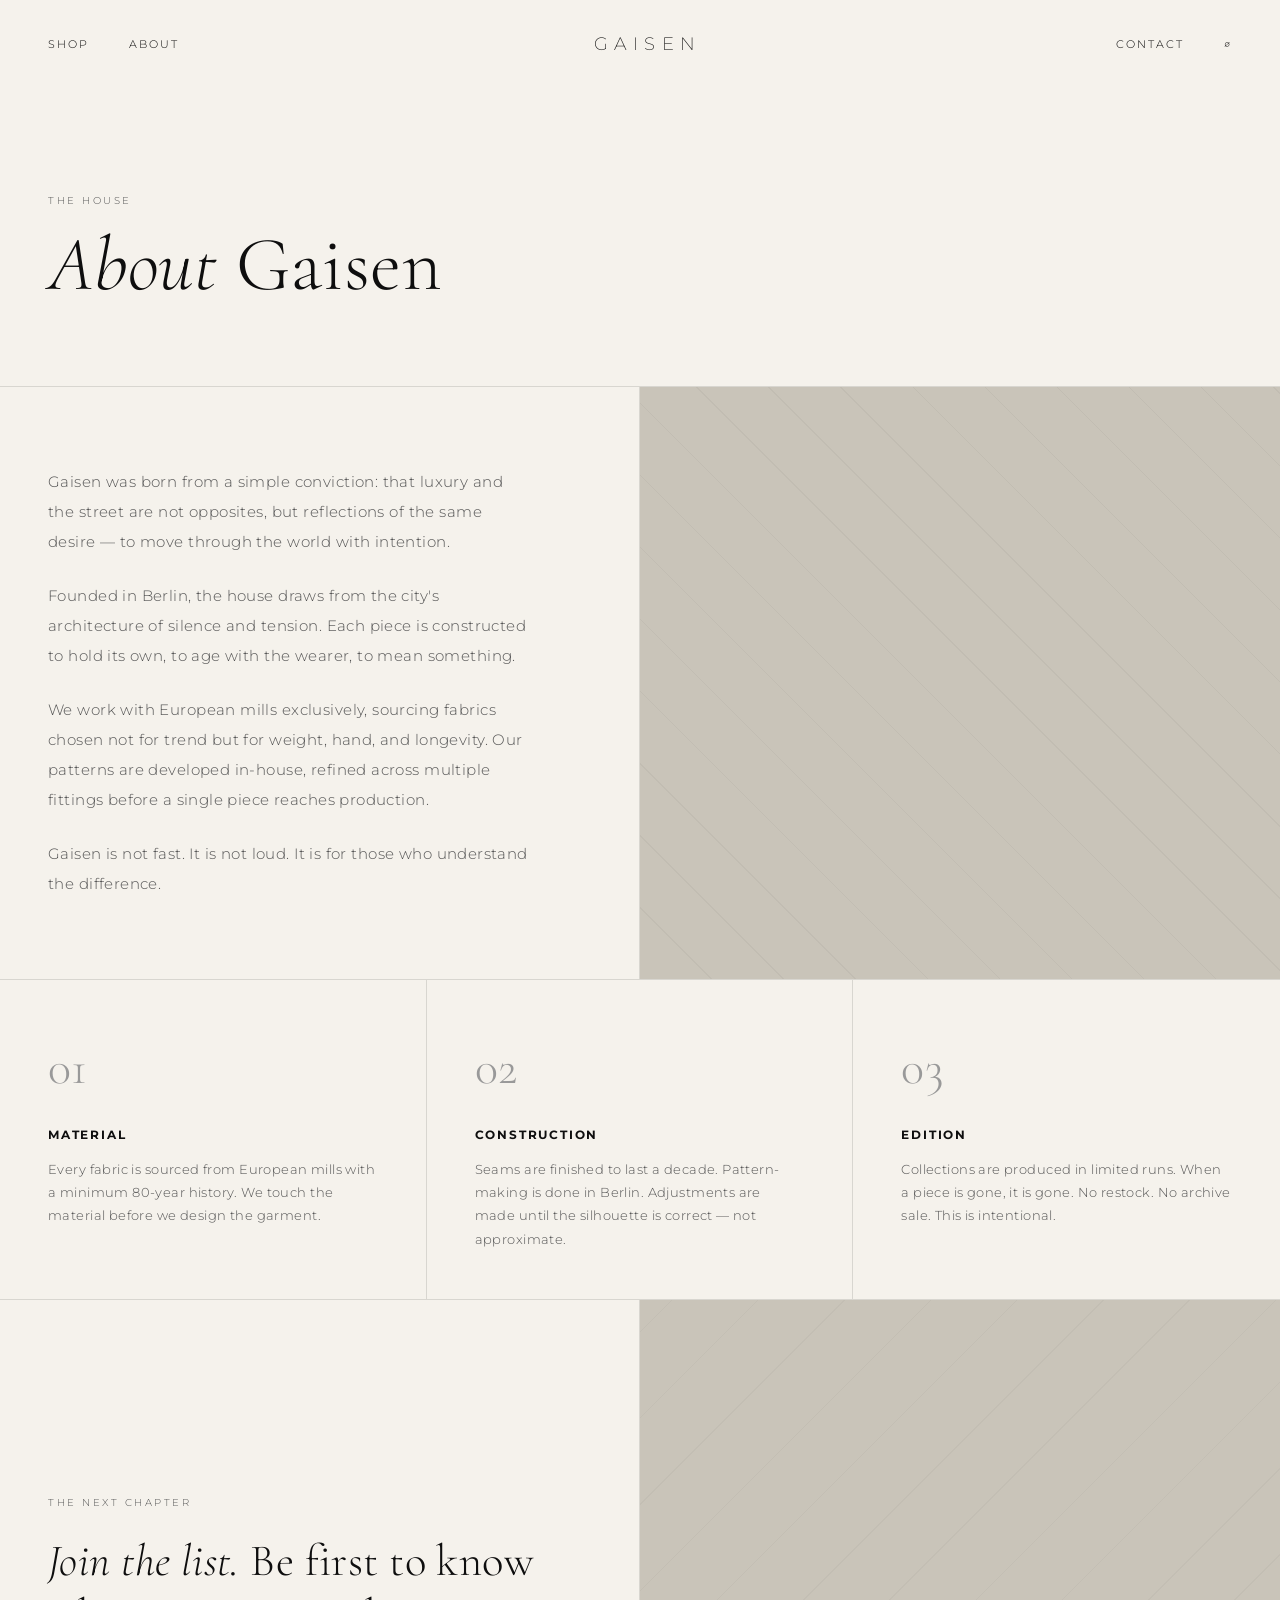
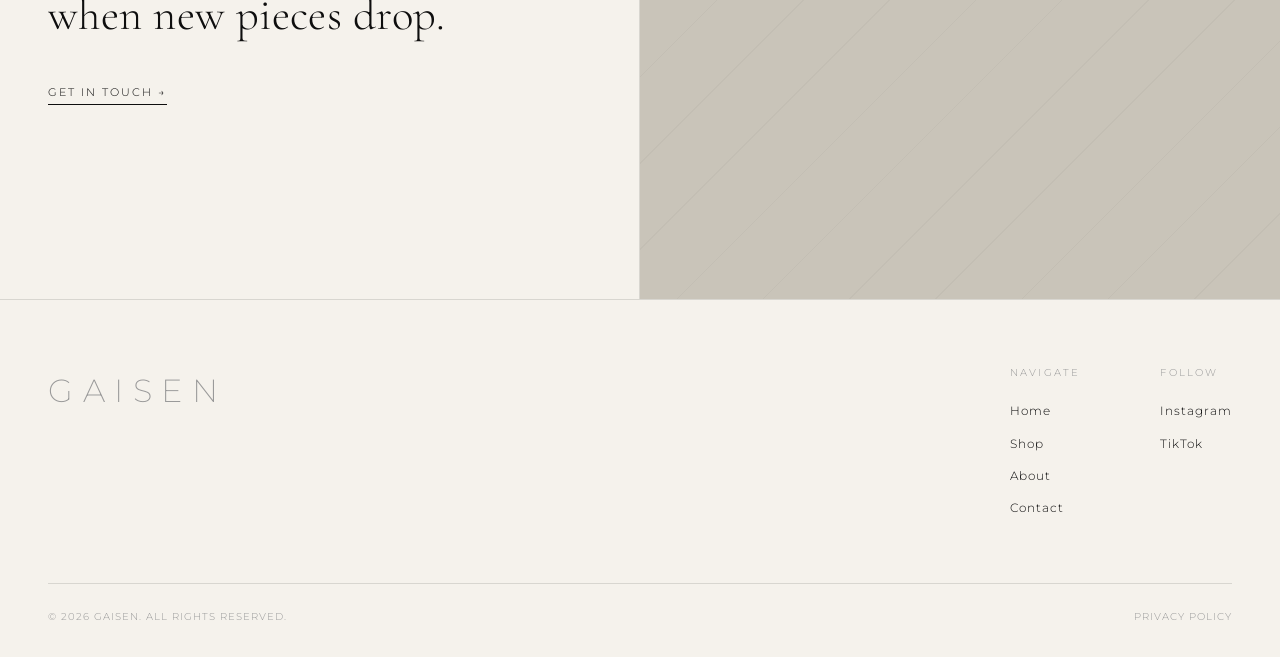
==== commit 50781d48: "Add files via upload" ====
--- a/about.html
+++ b/about.html
@@ -88,6 +88,5 @@
     </div>
   </footer>
 
-  <script src="support-bot.js"></script>
 </body>
 </html>
--- a/style.css
+++ b/style.css
@@ -69,199 +69,6 @@
   transition: opacity 0.2s;
 }
 .cart-link:hover { opacity: 0.5; }
-
-.home-page .nav {
-  color: var(--cream);
-  mix-blend-mode: normal;
-  background: linear-gradient(180deg, rgba(14,14,14,0.48), rgba(14,14,14,0));
-}
-
-/* Support Bot */
-.support-bot {
-  position: fixed;
-  right: 1.25rem;
-  bottom: 1.25rem;
-  z-index: 190;
-  font-family: var(--font-body);
-  transition: opacity 0.2s ease, transform 0.2s ease, visibility 0.2s ease;
-}
-
-body.modal-lock .support-bot {
-  opacity: 0;
-  pointer-events: none;
-  transform: translateY(0.75rem);
-  visibility: hidden;
-}
-
-.support-toggle {
-  min-width: 132px;
-  height: 46px;
-  border: 1px solid var(--ink);
-  background: var(--ink);
-  color: var(--cream);
-  cursor: pointer;
-  display: inline-flex;
-  align-items: center;
-  justify-content: center;
-  gap: 0.5rem;
-  font-size: 10px;
-  letter-spacing: 0.18em;
-  text-transform: uppercase;
-  box-shadow: 0 18px 42px rgba(14,14,14,0.22);
-}
-
-.support-dot {
-  width: 7px;
-  height: 7px;
-  border-radius: 50%;
-  background: #c9ff35;
-  box-shadow: 0 0 14px rgba(201,255,53,0.84);
-}
-
-.support-panel {
-  position: absolute;
-  right: 0;
-  bottom: 3.65rem;
-  width: min(390px, calc(100vw - 2.5rem));
-  max-height: min(680px, calc(100vh - 7rem));
-  border: 1px solid var(--border);
-  background: var(--cream);
-  box-shadow: 0 28px 80px rgba(14,14,14,0.28);
-  display: none;
-  overflow: hidden;
-}
-
-.support-bot.is-open .support-panel { display: flex; flex-direction: column; }
-
-.support-head {
-  background: var(--ink);
-  color: var(--cream);
-  padding: 1rem;
-  position: relative;
-}
-
-.support-label {
-  font-size: 9px;
-  letter-spacing: 0.24em;
-  text-transform: uppercase;
-  color: rgba(245,242,236,0.62);
-  margin-bottom: 0.4rem;
-}
-
-.support-title {
-  font-family: var(--font-display);
-  font-size: 30px;
-  font-weight: 300;
-  line-height: 1;
-}
-
-.support-close {
-  position: absolute;
-  top: 0.9rem;
-  right: 0.9rem;
-  width: 34px;
-  height: 34px;
-  border: 1px solid rgba(245,242,236,0.24);
-  background: transparent;
-  color: var(--cream);
-  cursor: pointer;
-  font-size: 18px;
-}
-
-.support-messages {
-  padding: 1rem;
-  display: flex;
-  flex-direction: column;
-  gap: 0.7rem;
-  overflow: auto;
-  min-height: 260px;
-}
-
-.support-message {
-  max-width: 88%;
-  padding: 0.75rem 0.85rem;
-  border: 1px solid var(--border);
-  font-size: 12px;
-  line-height: 1.65;
-}
-
-.support-message.bot {
-  align-self: flex-start;
-  background: #faf8f2;
-}
-
-.support-message.user {
-  align-self: flex-end;
-  background: var(--ink);
-  color: var(--cream);
-  border-color: var(--ink);
-}
-
-.support-chips {
-  display: flex;
-  gap: 0.45rem;
-  flex-wrap: wrap;
-  padding: 0 1rem 1rem;
-}
-
-.support-chip {
-  border: 1px solid var(--border);
-  background: transparent;
-  color: var(--ink-light);
-  cursor: pointer;
-  font-family: var(--font-body);
-  font-size: 9px;
-  letter-spacing: 0.16em;
-  text-transform: uppercase;
-  padding: 0.55rem 0.65rem;
-}
-
-.support-form {
-  display: grid;
-  grid-template-columns: 1fr auto;
-  border-top: 1px solid var(--border);
-}
-
-.support-form input {
-  min-width: 0;
-  border: 0;
-  background: transparent;
-  padding: 0.95rem;
-  font-family: var(--font-body);
-  color: var(--ink);
-  outline: none;
-}
-
-.support-form button {
-  border: 0;
-  border-left: 1px solid var(--border);
-  background: var(--ink);
-  color: var(--cream);
-  cursor: pointer;
-  font-family: var(--font-body);
-  font-size: 10px;
-  letter-spacing: 0.18em;
-  text-transform: uppercase;
-  padding: 0 1rem;
-}
-
-@media (max-width: 620px) {
-  .support-bot {
-    right: 0.8rem;
-    bottom: 0.8rem;
-  }
-
-  .support-toggle {
-    min-width: 112px;
-    height: 42px;
-  }
-
-  .support-panel {
-    width: calc(100vw - 1.6rem);
-    max-height: calc(100vh - 5.5rem);
-    bottom: 3.25rem;
-  }
-}
 
 /* ── Hero ── */
 .hero {
@@ -774,17 +581,11 @@
 
 .collection-film {
   min-height: 100vh;
-  height: 100svh;
+  height: 100vh;
   border-top: 1px solid var(--border);
   position: relative;
   overflow: hidden;
-  background: #d6cec2;
-}
-
-.hero-film {
-  border-top: none;
-  min-height: 100svh;
-  height: 100svh;
+  background: #111;
 }
 
 .film-copy {
@@ -806,14 +607,6 @@
   font-size: clamp(38px, 5vw, 72px);
   font-weight: 300;
   line-height: 1;
-  margin: 1.5rem 0;
-}
-
-.film-copy h1 {
-  font-family: var(--font-display);
-  font-size: clamp(48px, 7vw, 104px);
-  font-weight: 300;
-  line-height: 0.95;
   margin: 1.5rem 0;
 }
 
@@ -840,9 +633,7 @@
   height: 100%;
   min-height: 100%;
   overflow: hidden;
-  background:
-    radial-gradient(circle at 70% 52%, rgba(245,242,236,0.72), rgba(214,206,194,0) 42%),
-    linear-gradient(90deg, #bfb4a6, #e5ded4 48%, #b9ad9f);
+  background: #111;
 }
 
 .film-stage::after {
@@ -850,10 +641,7 @@
   position: absolute;
   inset: 0;
   z-index: 3;
-  pointer-events: none;
-  background:
-    linear-gradient(90deg, rgba(34,28,23,0.44), rgba(34,28,23,0.18) 32%, rgba(245,242,236,0.06) 66%, rgba(34,28,23,0.22)),
-    linear-gradient(0deg, rgba(34,28,23,0.36), rgba(34,28,23,0) 35%, rgba(245,242,236,0.16));
+  background: linear-gradient(90deg, rgba(14,14,14,0.72), rgba(14,14,14,0.24) 46%, rgba(14,14,14,0.08));
 }
 
 .film-frame {
@@ -861,147 +649,16 @@
   inset: 0;
   opacity: 0;
   animation: filmCycle 24s infinite;
-  display: flex;
-  align-items: center;
-  justify-content: center;
 }
 
 .film-frame img {
   width: 100%;
   height: 100%;
-  object-fit: contain;
-  object-position: center center;
-  transform: none;
-  animation: none;
-}
-
-.cinematic-stage {
-  background:
-    linear-gradient(115deg, #b9aa99, #ede5da 48%, #c7b9aa);
-}
-
-.film-scene {
-  position: absolute;
-  inset: 0;
-  opacity: 0;
-  overflow: hidden;
-  animation: filmScene 60s linear infinite;
-}
-
-.film-scene::before {
-  content: "";
-  position: absolute;
-  inset: 0;
-  z-index: 2;
-  background:
-    repeating-linear-gradient(105deg, rgba(245,242,236,0.12) 0 1px, transparent 1px 54px),
-    linear-gradient(115deg, transparent 0 50%, rgba(255,255,255,0.24) 50% 53%, transparent 53% 100%);
-  mix-blend-mode: soft-light;
-  transform: translateX(-6%);
-  animation: athleticSweep 10s ease-in-out infinite;
-  pointer-events: none;
-}
-
-.film-scene::after {
-  content: "";
-  position: absolute;
-  inset: 0;
-  z-index: 1;
-  background:
-    radial-gradient(circle at 78% 30%, rgba(255,79,163,0.18), transparent 24%),
-    radial-gradient(circle at 74% 76%, rgba(201,255,53,0.12), transparent 25%),
-    linear-gradient(90deg, rgba(245,242,236,0.12), rgba(245,242,236,0));
-  pointer-events: none;
-}
-
-.scene-one { animation-delay: 0s; }
-.scene-two { animation-delay: 10s; }
-.scene-three { animation-delay: 20s; }
-.scene-four { animation-delay: 30s; }
-.scene-five { animation-delay: 40s; }
-.scene-six { animation-delay: 50s; }
-
-.film-bg {
-  position: absolute;
-  inset: -12%;
-  width: 124%;
-  height: 124%;
   object-fit: cover;
-  filter: blur(22px) saturate(0.92) brightness(1.05);
-  transform: scale(1.16);
-  animation: bgMotion 10s ease-in-out infinite;
-}
-
-.film-subject {
-  position: absolute;
-  inset: 0;
-  z-index: 2;
-  display: flex;
-  justify-content: center;
-  align-items: center;
-  transform-origin: center;
-  animation: subjectMotion 10s ease-in-out infinite;
-}
-
-.film-subject img {
-  width: min(56vw, 760px);
-  height: min(92vh, 980px);
-  object-fit: contain;
   object-position: center;
-  filter: drop-shadow(0 28px 70px rgba(0,0,0,0.42));
-}
-
-.film-subject-wide img {
-  width: min(64vw, 900px);
-  height: min(82vh, 820px);
-}
-
-.film-signal {
-  position: absolute;
-  right: 3rem;
-  top: 50%;
-  z-index: 4;
-  color: rgba(245,242,236,0.64);
-  font-size: 10px;
-  letter-spacing: 0.28em;
-  text-transform: uppercase;
-  writing-mode: vertical-rl;
-}
-
-.film-meter {
-  position: absolute;
-  z-index: 6;
-  left: 3rem;
-  right: 3rem;
-  bottom: 4.5rem;
-  display: grid;
-  grid-template-columns: repeat(6, 1fr);
-  gap: 0.5rem;
-}
-
-.film-meter span {
-  height: 2px;
-  background: rgba(245,242,236,0.2);
-  overflow: hidden;
-  position: relative;
-}
-
-.film-meter span::after {
-  content: "";
-  position: absolute;
-  inset: 0;
-  background: var(--cream);
-  transform: scaleX(0);
-  transform-origin: left;
-  animation: meterPulse 10s linear infinite;
-}
-
-.film-meter span:nth-child(1)::after { animation-delay: 0s; }
-.film-meter span:nth-child(2)::after { animation-delay: 10s; }
-.film-meter span:nth-child(3)::after { animation-delay: 20s; }
-.film-meter span:nth-child(4)::after { animation-delay: 30s; }
-.film-meter span:nth-child(5)::after { animation-delay: 40s; }
-.film-meter span:nth-child(6)::after { animation-delay: 50s; }
+  transform: scale(1.06);
+  animation: filmDrift 24s infinite;
+}
 
 .frame-two { animation-delay: 6s; }
 .frame-three { animation-delay: 12s; }
@@ -1034,39 +691,9 @@
 }
 
 @keyframes filmDrift {
-  0%, 100% { transform: none; }
-}
-
-@keyframes filmScene {
-  0% { opacity: 0; }
-  1.5% { opacity: 1; }
-  15% { opacity: 1; }
-  16.6% { opacity: 0; }
-  100% { opacity: 0; }
-}
-
-@keyframes subjectMotion {
-  0% { transform: scale(1) translate3d(0, 0, 0); }
-  50% { transform: scale(1.035) translate3d(1.2%, -0.8%, 0); }
-  100% { transform: scale(1.01) translate3d(-0.8%, 0.5%, 0); }
-}
-
-@keyframes bgMotion {
-  0% { transform: scale(1.16) translate3d(0, 0, 0); }
-  50% { transform: scale(1.22) translate3d(-1.8%, 1%, 0); }
-  100% { transform: scale(1.18) translate3d(1.2%, -0.8%, 0); }
-}
-
-@keyframes athleticSweep {
-  0% { transform: translateX(-9%) skewX(-8deg); opacity: 0.55; }
-  50% { transform: translateX(5%) skewX(-8deg); opacity: 0.86; }
-  100% { transform: translateX(12%) skewX(-8deg); opacity: 0.48; }
-}
-
-@keyframes meterPulse {
-  0% { transform: scaleX(0); opacity: 1; }
-  92% { transform: scaleX(1); opacity: 1; }
-  100% { transform: scaleX(1); opacity: 0; }
+  0% { transform: scale(1.06) translate3d(0, 0, 0); }
+  25% { transform: scale(1.12) translate3d(-1.5%, -1%, 0); }
+  100% { transform: scale(1.06) translate3d(0, 0, 0); }
 }
 
 @media (max-width: 900px) {
@@ -1084,10 +711,6 @@
     transform: none;
   }
 
-  .film-copy h1 {
-    font-size: clamp(42px, 14vw, 74px);
-  }
-
   .film-stage {
     min-height: 100%;
   }
@@ -1100,19 +723,4 @@
     justify-content: flex-start;
     row-gap: 0.6rem;
   }
-
-  .film-subject img {
-    width: min(92vw, 620px);
-    height: min(76vh, 820px);
-  }
-
-  .film-meter {
-    left: 1.25rem;
-    right: 1.25rem;
-    bottom: 4rem;
-  }
-
-  .film-signal {
-    right: 1.25rem;
-  }
-}
+}
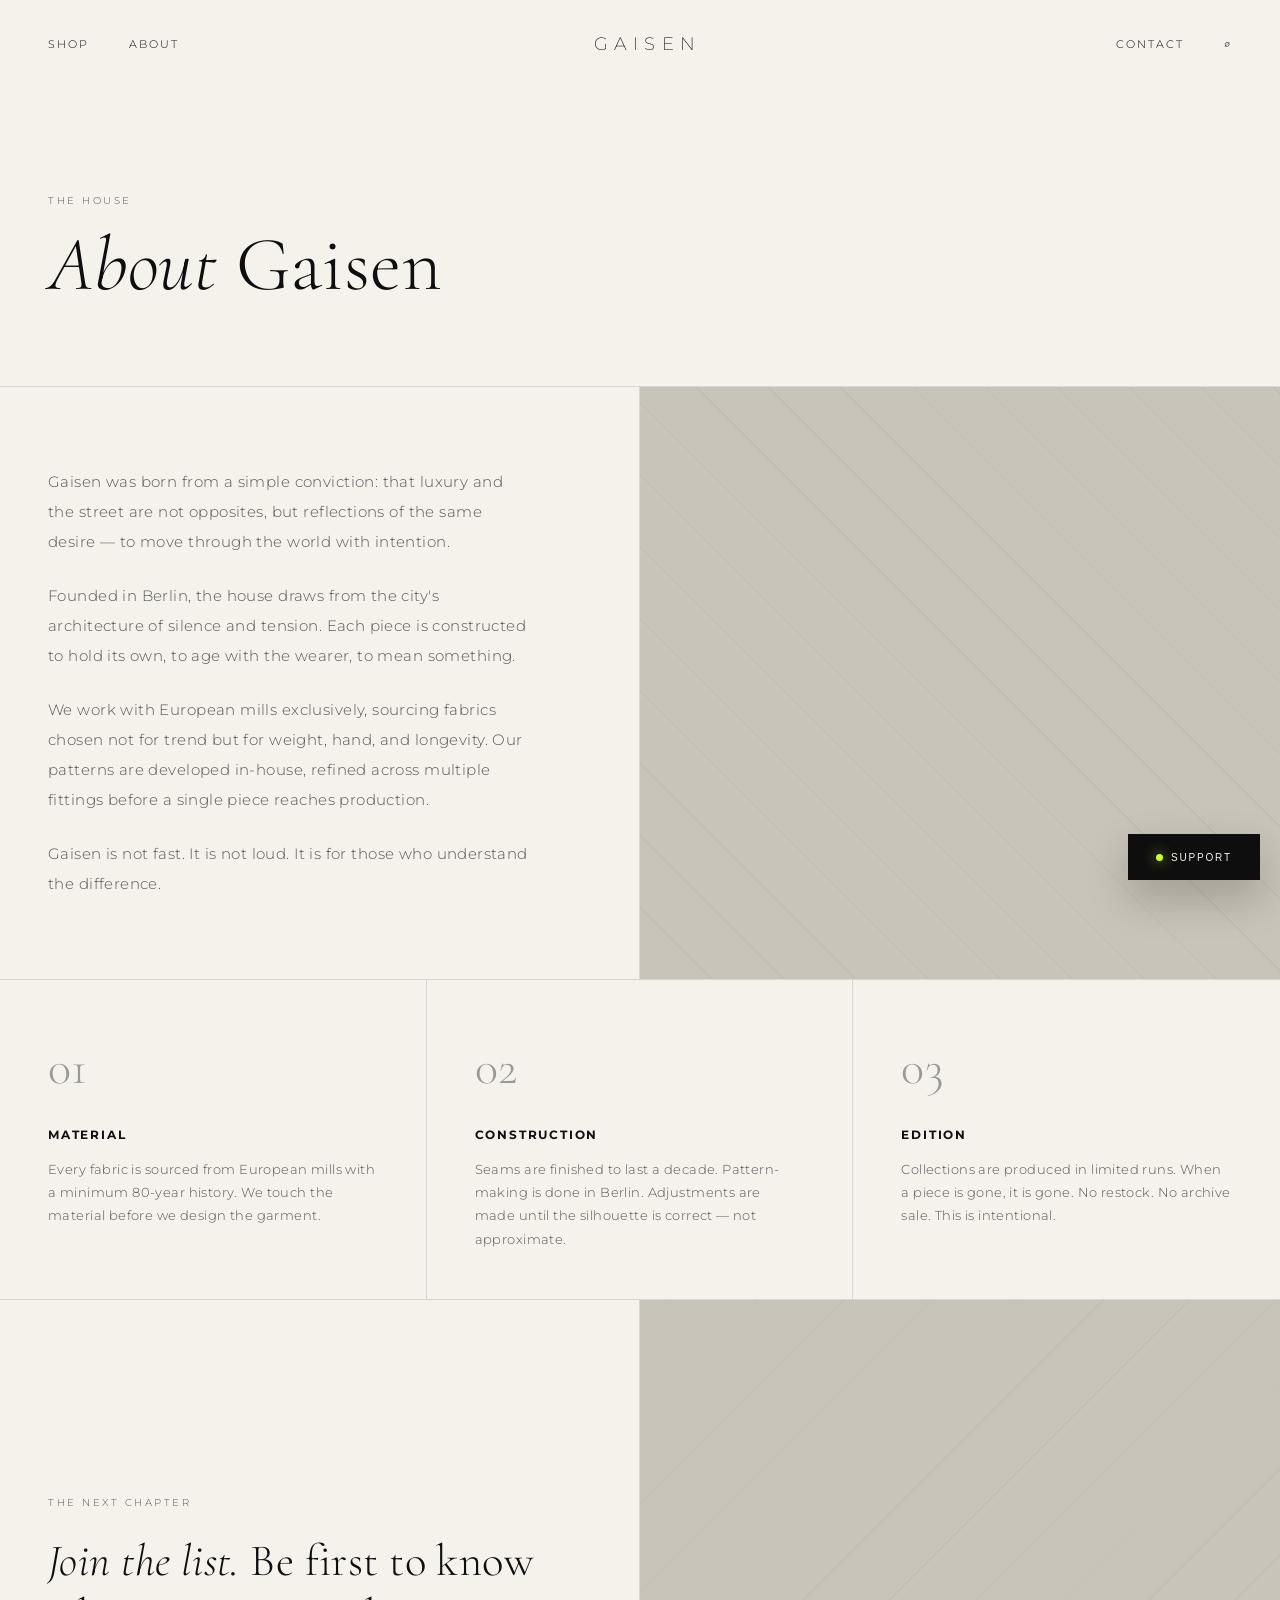
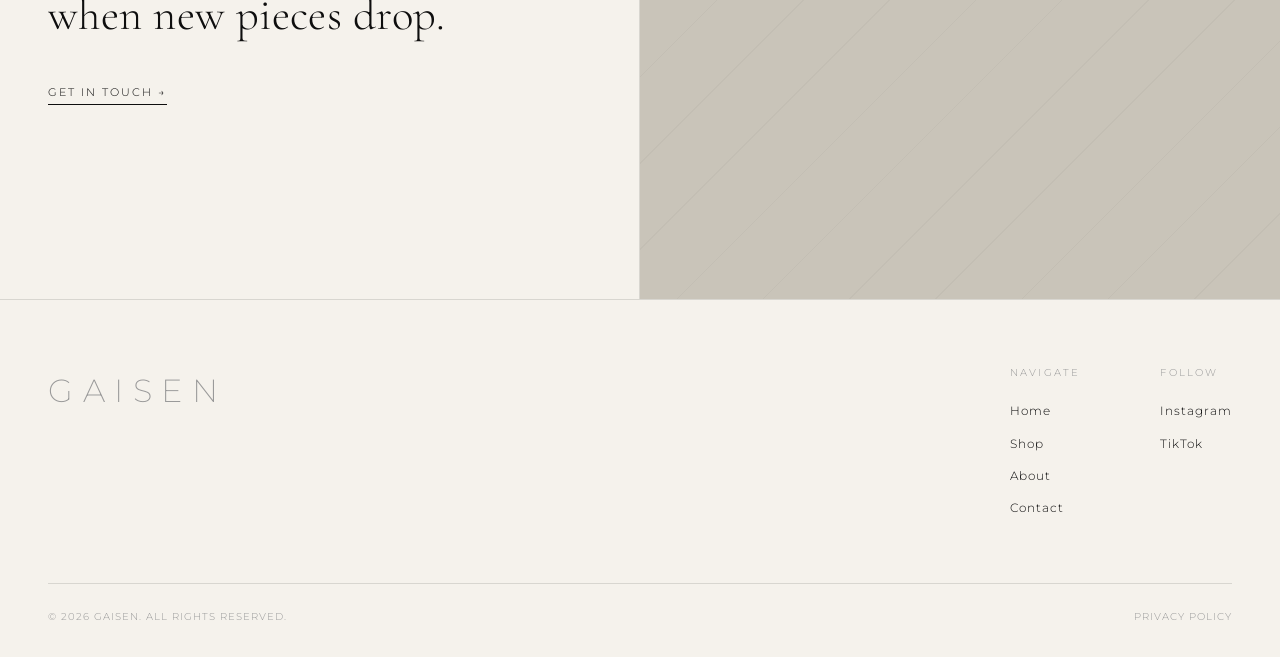
==== commit 98c8a8c0: "Add files via upload" ====
--- a/about.html
+++ b/about.html
@@ -88,5 +88,7 @@
     </div>
   </footer>
 
+  <script src="button-motion.js"></script>
+  <script src="support-bot.js"></script>
 </body>
 </html>
--- a/style.css
+++ b/style.css
@@ -27,6 +27,101 @@
 
 a { color: inherit; text-decoration: none; }
 img { display: block; width: 100%; }
+
+/* Button motion */
+:where(button, .link-underline, .hero-cta, .view-all) {
+  --button-glow: #ff3d9a;
+  --button-spark: #c9ff35;
+  position: relative;
+  isolation: isolate;
+  overflow: hidden;
+  transform: translateZ(0);
+  transition:
+    transform 0.24s ease,
+    box-shadow 0.24s ease,
+    border-color 0.24s ease,
+    background 0.24s ease,
+    color 0.24s ease,
+    opacity 0.2s ease;
+}
+:where(button, .link-underline, .hero-cta, .view-all)::before {
+  content: "";
+  position: absolute;
+  inset: -2px;
+  z-index: 0;
+  pointer-events: none;
+  background:
+    linear-gradient(105deg, transparent 0 34%, rgba(255,255,255,0.34) 46%, transparent 58%),
+    linear-gradient(90deg, color-mix(in srgb, var(--button-glow) 22%, transparent), transparent 48%, color-mix(in srgb, var(--button-spark) 18%, transparent));
+  opacity: 0;
+  transform: translateX(-110%) skewX(-14deg);
+  transition: opacity 0.24s ease, transform 0.58s ease;
+}
+:where(button, .link-underline, .hero-cta, .view-all):hover {
+  transform: translateY(-2px);
+  box-shadow: 0 14px 34px rgba(14,14,14,0.13);
+}
+:where(button, .link-underline, .hero-cta, .view-all):hover::before {
+  opacity: 1;
+  transform: translateX(110%) skewX(-14deg);
+}
+:where(button, .link-underline, .hero-cta, .view-all):active {
+  transform: translateY(0) scale(0.97);
+  transition-duration: 0.32s;
+}
+:where(button, .link-underline, .hero-cta, .view-all).is-clicking {
+  animation: buttonClickHold 0.68s cubic-bezier(0.16, 1, 0.3, 1);
+  box-shadow: 0 18px 42px rgba(14,14,14,0.16);
+}
+:where(button, .link-underline, .hero-cta, .view-all).is-clicking::before {
+  opacity: 1;
+  transform: translateX(110%) skewX(-14deg);
+  transition-duration: 0.78s;
+}
+:where(.cart-link, .support-close):hover {
+  box-shadow: none;
+}
+:where(.link-underline, .hero-cta, .view-all)::after {
+  content: "";
+  position: absolute;
+  left: 0;
+  right: 0;
+  bottom: -7px;
+  height: 2px;
+  background: linear-gradient(90deg, #ff3d9a, #f45a1f, #c9ff35);
+  transform: scaleX(0);
+  transform-origin: left;
+  transition: transform 0.32s ease;
+}
+:where(.link-underline, .hero-cta, .view-all):hover::after {
+  transform: scaleX(1);
+}
+
+@keyframes buttonClickHold {
+  0% { transform: translateY(0) scale(0.97); }
+  38% { transform: translateY(1px) scale(0.93); }
+  72% { transform: translateY(-2px) scale(1.015); }
+  100% { transform: translateY(-1px) scale(1); }
+}
+
+:where(button) > * {
+  position: relative;
+  z-index: 1;
+}
+
+@media (prefers-reduced-motion: reduce) {
+  :where(button, .link-underline, .hero-cta, .view-all),
+  :where(button, .link-underline, .hero-cta, .view-all)::before,
+  :where(.link-underline, .hero-cta, .view-all)::after {
+    transition: none;
+    animation: none;
+  }
+
+  :where(button, .link-underline, .hero-cta, .view-all):hover,
+  :where(button, .link-underline, .hero-cta, .view-all):active {
+    transform: none;
+  }
+}
 
 /* ── Nav ── */
 .nav {
@@ -70,6 +165,199 @@
 }
 .cart-link:hover { opacity: 0.5; }
 
+.home-page .nav {
+  color: var(--cream);
+  mix-blend-mode: normal;
+  background: linear-gradient(180deg, rgba(14,14,14,0.48), rgba(14,14,14,0));
+}
+
+/* Support Bot */
+.support-bot {
+  position: fixed;
+  right: 1.25rem;
+  bottom: 1.25rem;
+  z-index: 190;
+  font-family: var(--font-body);
+  transition: opacity 0.2s ease, transform 0.2s ease, visibility 0.2s ease;
+}
+
+body.modal-lock .support-bot {
+  opacity: 0;
+  pointer-events: none;
+  transform: translateY(0.75rem);
+  visibility: hidden;
+}
+
+.support-toggle {
+  min-width: 132px;
+  height: 46px;
+  border: 1px solid var(--ink);
+  background: var(--ink);
+  color: var(--cream);
+  cursor: pointer;
+  display: inline-flex;
+  align-items: center;
+  justify-content: center;
+  gap: 0.5rem;
+  font-size: 10px;
+  letter-spacing: 0.18em;
+  text-transform: uppercase;
+  box-shadow: 0 18px 42px rgba(14,14,14,0.22);
+}
+
+.support-dot {
+  width: 7px;
+  height: 7px;
+  border-radius: 50%;
+  background: #c9ff35;
+  box-shadow: 0 0 14px rgba(201,255,53,0.84);
+}
+
+.support-panel {
+  position: absolute;
+  right: 0;
+  bottom: 3.65rem;
+  width: min(390px, calc(100vw - 2.5rem));
+  max-height: min(680px, calc(100vh - 7rem));
+  border: 1px solid var(--border);
+  background: var(--cream);
+  box-shadow: 0 28px 80px rgba(14,14,14,0.28);
+  display: none;
+  overflow: hidden;
+}
+
+.support-bot.is-open .support-panel { display: flex; flex-direction: column; }
+
+.support-head {
+  background: var(--ink);
+  color: var(--cream);
+  padding: 1rem;
+  position: relative;
+}
+
+.support-label {
+  font-size: 9px;
+  letter-spacing: 0.24em;
+  text-transform: uppercase;
+  color: rgba(245,242,236,0.62);
+  margin-bottom: 0.4rem;
+}
+
+.support-title {
+  font-family: var(--font-display);
+  font-size: 30px;
+  font-weight: 300;
+  line-height: 1;
+}
+
+.support-close {
+  position: absolute;
+  top: 0.9rem;
+  right: 0.9rem;
+  width: 34px;
+  height: 34px;
+  border: 1px solid rgba(245,242,236,0.24);
+  background: transparent;
+  color: var(--cream);
+  cursor: pointer;
+  font-size: 18px;
+}
+
+.support-messages {
+  padding: 1rem;
+  display: flex;
+  flex-direction: column;
+  gap: 0.7rem;
+  overflow: auto;
+  min-height: 260px;
+}
+
+.support-message {
+  max-width: 88%;
+  padding: 0.75rem 0.85rem;
+  border: 1px solid var(--border);
+  font-size: 12px;
+  line-height: 1.65;
+}
+
+.support-message.bot {
+  align-self: flex-start;
+  background: #faf8f2;
+}
+
+.support-message.user {
+  align-self: flex-end;
+  background: var(--ink);
+  color: var(--cream);
+  border-color: var(--ink);
+}
+
+.support-chips {
+  display: flex;
+  gap: 0.45rem;
+  flex-wrap: wrap;
+  padding: 0 1rem 1rem;
+}
+
+.support-chip {
+  border: 1px solid var(--border);
+  background: transparent;
+  color: var(--ink-light);
+  cursor: pointer;
+  font-family: var(--font-body);
+  font-size: 9px;
+  letter-spacing: 0.16em;
+  text-transform: uppercase;
+  padding: 0.55rem 0.65rem;
+}
+
+.support-form {
+  display: grid;
+  grid-template-columns: 1fr auto;
+  border-top: 1px solid var(--border);
+}
+
+.support-form input {
+  min-width: 0;
+  border: 0;
+  background: transparent;
+  padding: 0.95rem;
+  font-family: var(--font-body);
+  color: var(--ink);
+  outline: none;
+}
+
+.support-form button {
+  border: 0;
+  border-left: 1px solid var(--border);
+  background: var(--ink);
+  color: var(--cream);
+  cursor: pointer;
+  font-family: var(--font-body);
+  font-size: 10px;
+  letter-spacing: 0.18em;
+  text-transform: uppercase;
+  padding: 0 1rem;
+}
+
+@media (max-width: 620px) {
+  .support-bot {
+    right: 0.8rem;
+    bottom: 0.8rem;
+  }
+
+  .support-toggle {
+    min-width: 112px;
+    height: 42px;
+  }
+
+  .support-panel {
+    width: calc(100vw - 1.6rem);
+    max-height: calc(100vh - 5.5rem);
+    bottom: 3.25rem;
+  }
+}
+
 /* ── Hero ── */
 .hero {
   min-height: 100vh;
@@ -321,7 +609,247 @@
   );
 }
 
-/* ── Footer ── */
+/* Bottom motion */
+.bottom-motion {
+  position: relative;
+  overflow: hidden;
+  min-height: 680px;
+  padding: clamp(3.5rem, 7vw, 7rem) 0 3rem;
+  border-top: 1px solid var(--border);
+  background:
+    linear-gradient(135deg, rgba(255,61,154,0.08), transparent 28%),
+    linear-gradient(315deg, rgba(244,90,31,0.08), transparent 30%),
+    var(--cream);
+}
+.bottom-motion::before {
+  content: "";
+  position: absolute;
+  inset: 0;
+  background:
+    repeating-linear-gradient(90deg, rgba(14,14,14,0.045) 0 1px, transparent 1px 86px),
+    repeating-linear-gradient(0deg, rgba(14,14,14,0.035) 0 1px, transparent 1px 72px);
+  pointer-events: none;
+}
+.bottom-motion-copy {
+  position: relative;
+  z-index: 4;
+  display: grid;
+  grid-template-columns: minmax(0, 560px) auto;
+  align-items: end;
+  justify-content: space-between;
+  gap: 2rem;
+  padding: 0 clamp(1.25rem, 4vw, 3rem);
+}
+.bottom-motion-copy h2 {
+  font-family: var(--font-display);
+  font-size: clamp(38px, 5.6vw, 86px);
+  font-weight: 300;
+  line-height: 0.96;
+  margin: 1rem 0;
+}
+.bottom-motion-copy p:not(.label) {
+  max-width: 520px;
+  color: var(--ink-light);
+}
+.bottom-motion-window {
+  position: relative;
+  z-index: 2;
+  height: clamp(310px, 38vw, 470px);
+  margin: clamp(2.6rem, 5vw, 4.5rem) 0 1.25rem;
+  overflow: hidden;
+  border-top: 1px solid rgba(14,14,14,0.16);
+  border-bottom: 1px solid rgba(14,14,14,0.16);
+  background:
+    linear-gradient(90deg, #111, #27211c 48%, #0c0c0c);
+  box-shadow: 0 36px 90px rgba(14,14,14,0.16);
+}
+.bottom-motion-window::before,
+.bottom-motion-window::after {
+  content: "";
+  position: absolute;
+  inset: 0;
+  z-index: 5;
+  pointer-events: none;
+}
+.bottom-motion-window::before {
+  background:
+    linear-gradient(90deg, var(--cream) 0 4%, rgba(245,242,236,0) 18% 82%, var(--cream) 96% 100%);
+}
+.bottom-motion-window::after {
+  background:
+    repeating-linear-gradient(90deg, rgba(245,242,236,0.16) 0 1px, transparent 1px 120px),
+    linear-gradient(0deg, rgba(14,14,14,0.42), transparent 42%, rgba(245,242,236,0.08));
+  mix-blend-mode: soft-light;
+}
+.bottom-motion-track {
+  display: flex;
+  width: max-content;
+  height: 100%;
+  animation: bottomRail 34s linear infinite;
+  will-change: transform;
+}
+.bottom-motion-window:hover .bottom-motion-track {
+  animation-play-state: paused;
+}
+.motion-card {
+  --flash: #ff3d9a;
+  position: relative;
+  flex: 0 0 clamp(190px, 22vw, 330px);
+  height: 100%;
+  overflow: hidden;
+  background: #d8d0c4;
+  border-left: 1px solid rgba(245,242,236,0.2);
+  transform: skewX(-5deg);
+  transform-origin: center;
+  isolation: isolate;
+}
+.motion-card img {
+  width: 116%;
+  height: 100%;
+  object-fit: cover;
+  object-position: center 38%;
+  margin-left: -8%;
+  filter: saturate(1.04) contrast(1.02);
+  transform: skewX(5deg) scale(1.08);
+  transition: transform 0.45s ease, filter 0.45s ease;
+}
+.motion-card:hover img {
+  filter: saturate(1.18) contrast(1.06);
+  transform: skewX(5deg) scale(1.16);
+}
+.motion-card::before {
+  content: "";
+  position: absolute;
+  inset: 0;
+  z-index: 1;
+  background:
+    linear-gradient(180deg, transparent 36%, rgba(14,14,14,0.76)),
+    linear-gradient(90deg, color-mix(in srgb, var(--flash) 68%, transparent), transparent 36%);
+  opacity: 0.46;
+  pointer-events: none;
+}
+.motion-card::after {
+  content: "";
+  position: absolute;
+  top: 0;
+  bottom: 0;
+  left: 20%;
+  z-index: 3;
+  width: 1px;
+  background: var(--flash);
+  box-shadow: 0 0 26px var(--flash);
+  opacity: 0.9;
+  animation: cardScan 4.8s ease-in-out infinite;
+  pointer-events: none;
+}
+.motion-card span {
+  position: absolute;
+  left: 1rem;
+  bottom: 1rem;
+  z-index: 4;
+  max-width: calc(100% - 2rem);
+  color: var(--cream);
+  font-size: 10px;
+  letter-spacing: 0.16em;
+  line-height: 1.5;
+  text-transform: uppercase;
+  text-shadow: 0 1px 24px rgba(0,0,0,0.65);
+  transform: skewX(5deg);
+}
+.motion-card-light span {
+  color: var(--ink);
+  text-shadow: 0 1px 18px rgba(245,242,236,0.82);
+}
+.motion-card-dark { background: #090909; }
+.motion-card-warm { background: #d8b18a; }
+.motion-card-cool { background: #cbd9e7; }
+.motion-card:nth-child(4n) img {
+  object-position: center 30%;
+}
+.motion-card:nth-child(5n) img {
+  object-position: center 24%;
+}
+.bottom-motion-type {
+  position: relative;
+  z-index: 3;
+  display: flex;
+  width: max-content;
+  gap: 2.25rem;
+  padding-left: clamp(1.25rem, 4vw, 3rem);
+  white-space: nowrap;
+  font-family: var(--font-display);
+  font-size: clamp(46px, 11vw, 150px);
+  font-weight: 300;
+  line-height: 0.86;
+  letter-spacing: 0;
+  color: rgba(14,14,14,0.08);
+  -webkit-text-stroke: 1px rgba(14,14,14,0.36);
+  animation: bottomType 24s linear infinite;
+}
+.bottom-motion-type span:nth-child(2) {
+  color: rgba(255,61,154,0.12);
+  -webkit-text-stroke-color: rgba(244,90,31,0.48);
+}
+
+@keyframes bottomRail {
+  from { transform: translate3d(0, 0, 0); }
+  to { transform: translate3d(-50%, 0, 0); }
+}
+
+@keyframes bottomType {
+  from { transform: translate3d(0, 0, 0); }
+  to { transform: translate3d(-33.333%, 0, 0); }
+}
+
+@keyframes cardScan {
+  0% { transform: translateX(-120px); opacity: 0; }
+  18% { opacity: 0.95; }
+  58% { opacity: 0.95; }
+  100% { transform: translateX(260px); opacity: 0; }
+}
+
+@media (max-width: 900px) {
+  .bottom-motion {
+    min-height: auto;
+    padding-top: 4rem;
+  }
+
+  .bottom-motion-copy {
+    grid-template-columns: 1fr;
+    align-items: start;
+  }
+
+  .bottom-motion-window {
+    height: 360px;
+  }
+
+  .motion-card {
+    flex-basis: min(64vw, 280px);
+    transform: skewX(-3deg);
+  }
+
+  .motion-card img {
+    transform: skewX(3deg) scale(1.08);
+  }
+
+  .motion-card:hover img {
+    transform: skewX(3deg) scale(1.14);
+  }
+
+  .motion-card span {
+    transform: skewX(3deg);
+  }
+}
+
+@media (prefers-reduced-motion: reduce) {
+  .bottom-motion-track,
+  .bottom-motion-type,
+  .motion-card::after {
+    animation: none;
+  }
+}
+
+/* Footer */
 .footer {
   border-top: 1px solid var(--border);
   padding: 4rem 3rem 2rem;
@@ -581,11 +1109,17 @@
 
 .collection-film {
   min-height: 100vh;
-  height: 100vh;
+  height: 100svh;
   border-top: 1px solid var(--border);
   position: relative;
   overflow: hidden;
-  background: #111;
+  background: #d6cec2;
+}
+
+.hero-film {
+  border-top: none;
+  min-height: 100svh;
+  height: 100svh;
 }
 
 .film-copy {
@@ -610,6 +1144,14 @@
   margin: 1.5rem 0;
 }
 
+.film-copy h1 {
+  font-family: var(--font-display);
+  font-size: clamp(48px, 7vw, 104px);
+  font-weight: 300;
+  line-height: 0.95;
+  margin: 1.5rem 0;
+}
+
 .film-copy p:not(.label) {
   color: rgba(245,242,236,0.78);
   font-size: 14px;
@@ -633,7 +1175,9 @@
   height: 100%;
   min-height: 100%;
   overflow: hidden;
-  background: #111;
+  background:
+    radial-gradient(circle at 70% 52%, rgba(245,242,236,0.72), rgba(214,206,194,0) 42%),
+    linear-gradient(90deg, #bfb4a6, #e5ded4 48%, #b9ad9f);
 }
 
 .film-stage::after {
@@ -641,7 +1185,53 @@
   position: absolute;
   inset: 0;
   z-index: 3;
-  background: linear-gradient(90deg, rgba(14,14,14,0.72), rgba(14,14,14,0.24) 46%, rgba(14,14,14,0.08));
+  pointer-events: none;
+  background:
+    linear-gradient(90deg, rgba(34,28,23,0.44), rgba(34,28,23,0.18) 32%, rgba(245,242,236,0.06) 66%, rgba(34,28,23,0.22)),
+    linear-gradient(0deg, rgba(34,28,23,0.36), rgba(34,28,23,0) 35%, rgba(245,242,236,0.16));
+}
+
+.campaign-video-stage {
+  background: #17120f;
+}
+
+.campaign-video-stage::before {
+  content: "";
+  position: absolute;
+  inset: 0;
+  z-index: 2;
+  pointer-events: none;
+  background:
+    repeating-linear-gradient(90deg, rgba(245,242,236,0.12) 0 1px, transparent 1px 84px),
+    repeating-linear-gradient(0deg, rgba(245,242,236,0.08) 0 1px, transparent 1px 68px);
+  mix-blend-mode: soft-light;
+  opacity: 0.48;
+}
+
+.campaign-video-canvas {
+  position: absolute;
+  inset: 0;
+  z-index: 1;
+  width: 100%;
+  height: 100%;
+  display: block;
+  background: #17120f;
+}
+
+.campaign-video-ui {
+  position: absolute;
+  z-index: 5;
+  left: 3rem;
+  right: 3rem;
+  top: 7rem;
+  display: flex;
+  justify-content: space-between;
+  gap: 1rem;
+  color: rgba(245,242,236,0.58);
+  font-size: 9px;
+  letter-spacing: 0.24em;
+  text-transform: uppercase;
+  pointer-events: none;
 }
 
 .film-frame {
@@ -649,16 +1239,147 @@
   inset: 0;
   opacity: 0;
   animation: filmCycle 24s infinite;
+  display: flex;
+  align-items: center;
+  justify-content: center;
 }
 
 .film-frame img {
   width: 100%;
   height: 100%;
+  object-fit: contain;
+  object-position: center center;
+  transform: none;
+  animation: none;
+}
+
+.cinematic-stage {
+  background:
+    linear-gradient(115deg, #b9aa99, #ede5da 48%, #c7b9aa);
+}
+
+.film-scene {
+  position: absolute;
+  inset: 0;
+  opacity: 0;
+  overflow: hidden;
+  animation: filmScene 60s linear infinite;
+}
+
+.film-scene::before {
+  content: "";
+  position: absolute;
+  inset: 0;
+  z-index: 2;
+  background:
+    repeating-linear-gradient(105deg, rgba(245,242,236,0.12) 0 1px, transparent 1px 54px),
+    linear-gradient(115deg, transparent 0 50%, rgba(255,255,255,0.24) 50% 53%, transparent 53% 100%);
+  mix-blend-mode: soft-light;
+  transform: translateX(-6%);
+  animation: athleticSweep 10s ease-in-out infinite;
+  pointer-events: none;
+}
+
+.film-scene::after {
+  content: "";
+  position: absolute;
+  inset: 0;
+  z-index: 1;
+  background:
+    radial-gradient(circle at 78% 30%, rgba(255,79,163,0.18), transparent 24%),
+    radial-gradient(circle at 74% 76%, rgba(201,255,53,0.12), transparent 25%),
+    linear-gradient(90deg, rgba(245,242,236,0.12), rgba(245,242,236,0));
+  pointer-events: none;
+}
+
+.scene-one { animation-delay: 0s; }
+.scene-two { animation-delay: 10s; }
+.scene-three { animation-delay: 20s; }
+.scene-four { animation-delay: 30s; }
+.scene-five { animation-delay: 40s; }
+.scene-six { animation-delay: 50s; }
+
+.film-bg {
+  position: absolute;
+  inset: -12%;
+  width: 124%;
+  height: 124%;
   object-fit: cover;
+  filter: blur(22px) saturate(0.92) brightness(1.05);
+  transform: scale(1.16);
+  animation: bgMotion 10s ease-in-out infinite;
+}
+
+.film-subject {
+  position: absolute;
+  inset: 0;
+  z-index: 2;
+  display: flex;
+  justify-content: center;
+  align-items: center;
+  transform-origin: center;
+  animation: subjectMotion 10s ease-in-out infinite;
+}
+
+.film-subject img {
+  width: min(56vw, 760px);
+  height: min(92vh, 980px);
+  object-fit: contain;
   object-position: center;
-  transform: scale(1.06);
-  animation: filmDrift 24s infinite;
-}
+  filter: drop-shadow(0 28px 70px rgba(0,0,0,0.42));
+}
+
+.film-subject-wide img {
+  width: min(64vw, 900px);
+  height: min(82vh, 820px);
+}
+
+.film-signal {
+  position: absolute;
+  right: 3rem;
+  top: 50%;
+  z-index: 4;
+  color: rgba(245,242,236,0.64);
+  font-size: 10px;
+  letter-spacing: 0.28em;
+  text-transform: uppercase;
+  writing-mode: vertical-rl;
+}
+
+.film-meter {
+  position: absolute;
+  z-index: 6;
+  left: 3rem;
+  right: 3rem;
+  bottom: 4.5rem;
+  display: grid;
+  grid-template-columns: repeat(6, 1fr);
+  gap: 0.5rem;
+}
+
+.film-meter span {
+  height: 2px;
+  background: rgba(245,242,236,0.2);
+  overflow: hidden;
+  position: relative;
+}
+
+.film-meter span::after {
+  content: "";
+  position: absolute;
+  inset: 0;
+  background: var(--cream);
+  transform: scaleX(0);
+  transform-origin: left;
+  animation: meterPulse 10s linear infinite;
+}
+
+.film-meter span:nth-child(1)::after { animation-delay: 0s; }
+.film-meter span:nth-child(2)::after { animation-delay: 10s; }
+.film-meter span:nth-child(3)::after { animation-delay: 20s; }
+.film-meter span:nth-child(4)::after { animation-delay: 30s; }
+.film-meter span:nth-child(5)::after { animation-delay: 40s; }
+.film-meter span:nth-child(6)::after { animation-delay: 50s; }
 
 .frame-two { animation-delay: 6s; }
 .frame-three { animation-delay: 12s; }
@@ -691,9 +1412,39 @@
 }
 
 @keyframes filmDrift {
-  0% { transform: scale(1.06) translate3d(0, 0, 0); }
-  25% { transform: scale(1.12) translate3d(-1.5%, -1%, 0); }
-  100% { transform: scale(1.06) translate3d(0, 0, 0); }
+  0%, 100% { transform: none; }
+}
+
+@keyframes filmScene {
+  0% { opacity: 0; }
+  1.5% { opacity: 1; }
+  15% { opacity: 1; }
+  16.6% { opacity: 0; }
+  100% { opacity: 0; }
+}
+
+@keyframes subjectMotion {
+  0% { transform: scale(1) translate3d(0, 0, 0); }
+  50% { transform: scale(1.035) translate3d(1.2%, -0.8%, 0); }
+  100% { transform: scale(1.01) translate3d(-0.8%, 0.5%, 0); }
+}
+
+@keyframes bgMotion {
+  0% { transform: scale(1.16) translate3d(0, 0, 0); }
+  50% { transform: scale(1.22) translate3d(-1.8%, 1%, 0); }
+  100% { transform: scale(1.18) translate3d(1.2%, -0.8%, 0); }
+}
+
+@keyframes athleticSweep {
+  0% { transform: translateX(-9%) skewX(-8deg); opacity: 0.55; }
+  50% { transform: translateX(5%) skewX(-8deg); opacity: 0.86; }
+  100% { transform: translateX(12%) skewX(-8deg); opacity: 0.48; }
+}
+
+@keyframes meterPulse {
+  0% { transform: scaleX(0); opacity: 1; }
+  92% { transform: scaleX(1); opacity: 1; }
+  100% { transform: scaleX(1); opacity: 0; }
 }
 
 @media (max-width: 900px) {
@@ -711,6 +1462,10 @@
     transform: none;
   }
 
+  .film-copy h1 {
+    font-size: clamp(42px, 14vw, 74px);
+  }
+
   .film-stage {
     min-height: 100%;
   }
@@ -723,4 +1478,19 @@
     justify-content: flex-start;
     row-gap: 0.6rem;
   }
-}
+
+  .film-subject img {
+    width: min(92vw, 620px);
+    height: min(76vh, 820px);
+  }
+
+  .film-meter {
+    left: 1.25rem;
+    right: 1.25rem;
+    bottom: 4rem;
+  }
+
+  .film-signal {
+    right: 1.25rem;
+  }
+}
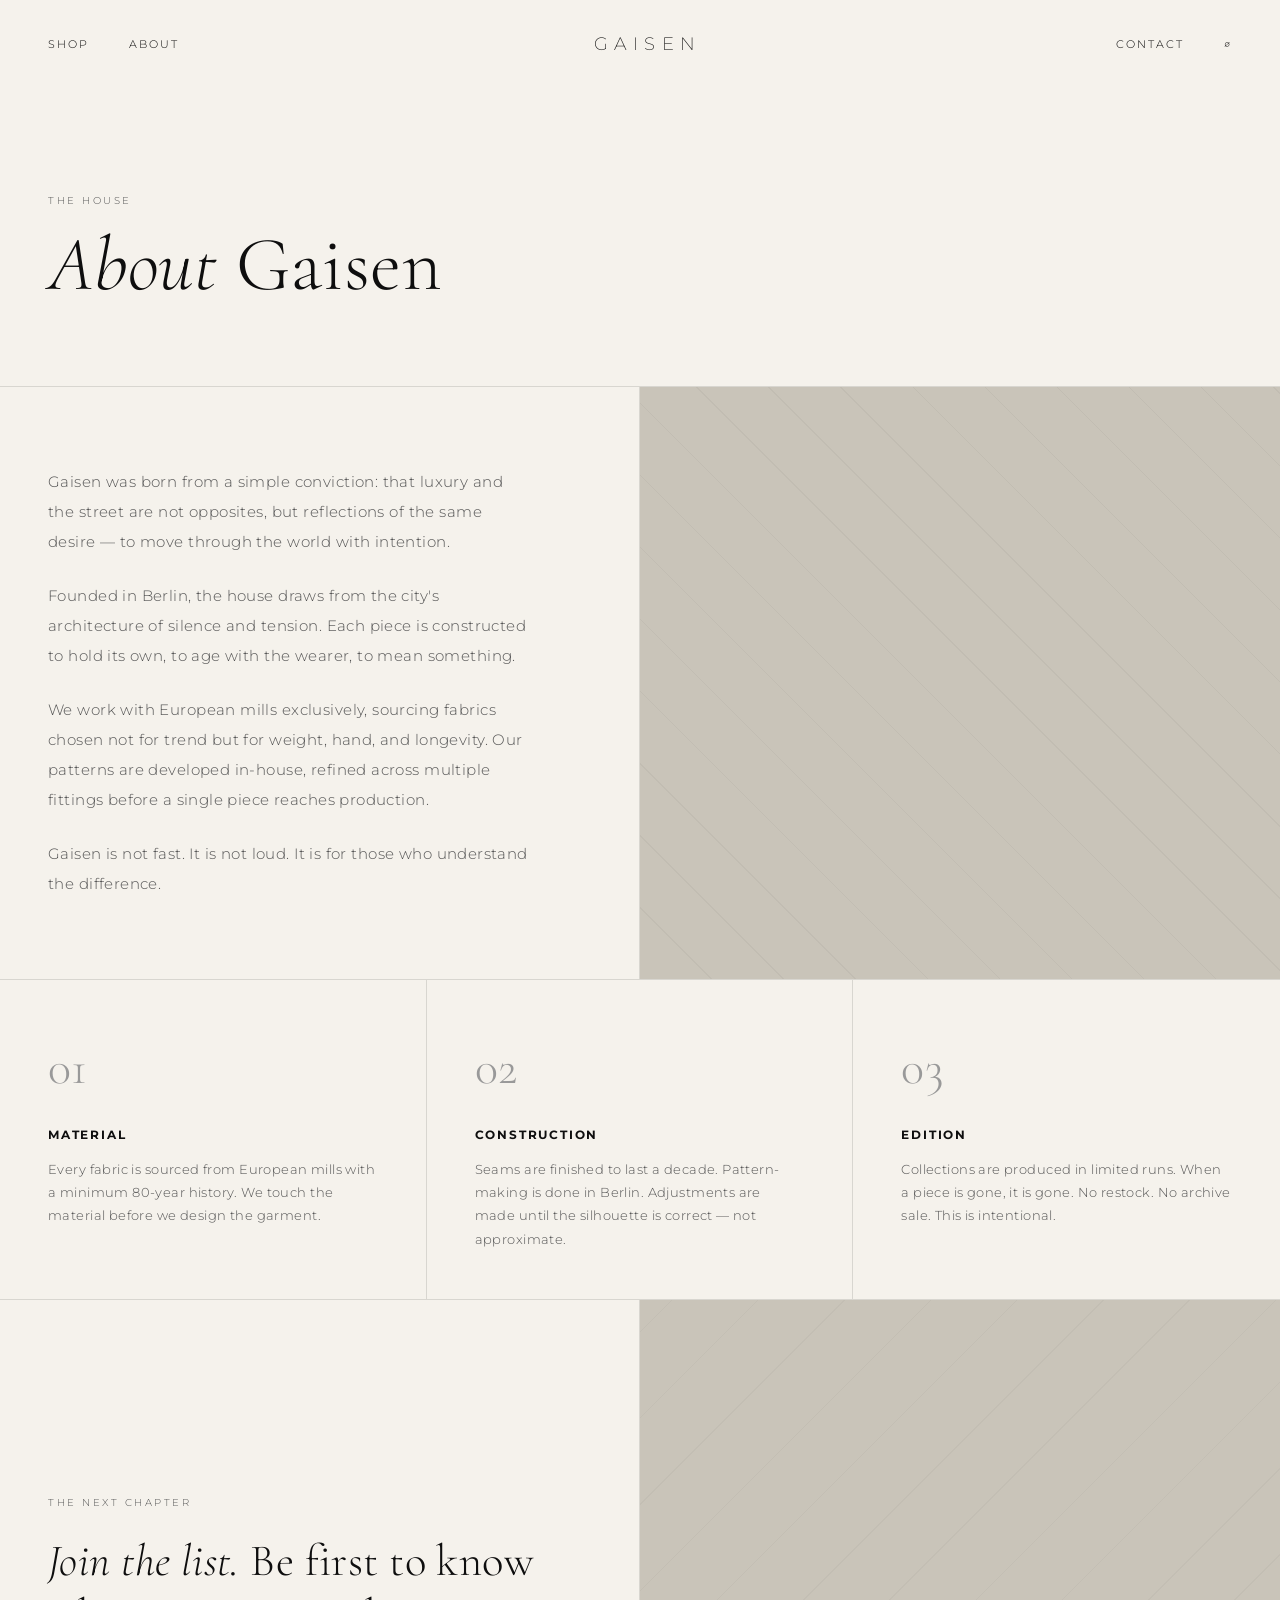
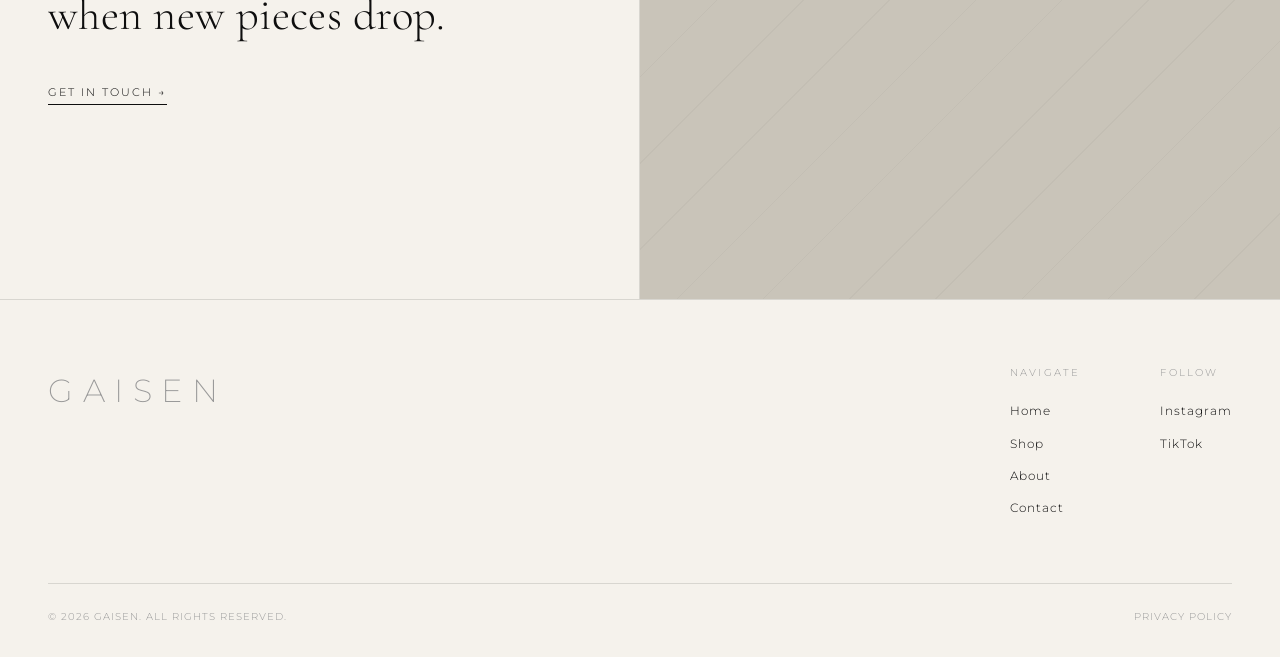
==== commit 5b217c1a: "Add files via upload" ====
--- a/about.html
+++ b/about.html
@@ -88,7 +88,5 @@
     </div>
   </footer>
 
-  <script src="button-motion.js"></script>
-  <script src="support-bot.js"></script>
 </body>
 </html>
--- a/style.css
+++ b/style.css
@@ -28,101 +28,6 @@
 a { color: inherit; text-decoration: none; }
 img { display: block; width: 100%; }
 
-/* Button motion */
-:where(button, .link-underline, .hero-cta, .view-all) {
-  --button-glow: #ff3d9a;
-  --button-spark: #c9ff35;
-  position: relative;
-  isolation: isolate;
-  overflow: hidden;
-  transform: translateZ(0);
-  transition:
-    transform 0.24s ease,
-    box-shadow 0.24s ease,
-    border-color 0.24s ease,
-    background 0.24s ease,
-    color 0.24s ease,
-    opacity 0.2s ease;
-}
-:where(button, .link-underline, .hero-cta, .view-all)::before {
-  content: "";
-  position: absolute;
-  inset: -2px;
-  z-index: 0;
-  pointer-events: none;
-  background:
-    linear-gradient(105deg, transparent 0 34%, rgba(255,255,255,0.34) 46%, transparent 58%),
-    linear-gradient(90deg, color-mix(in srgb, var(--button-glow) 22%, transparent), transparent 48%, color-mix(in srgb, var(--button-spark) 18%, transparent));
-  opacity: 0;
-  transform: translateX(-110%) skewX(-14deg);
-  transition: opacity 0.24s ease, transform 0.58s ease;
-}
-:where(button, .link-underline, .hero-cta, .view-all):hover {
-  transform: translateY(-2px);
-  box-shadow: 0 14px 34px rgba(14,14,14,0.13);
-}
-:where(button, .link-underline, .hero-cta, .view-all):hover::before {
-  opacity: 1;
-  transform: translateX(110%) skewX(-14deg);
-}
-:where(button, .link-underline, .hero-cta, .view-all):active {
-  transform: translateY(0) scale(0.97);
-  transition-duration: 0.32s;
-}
-:where(button, .link-underline, .hero-cta, .view-all).is-clicking {
-  animation: buttonClickHold 0.68s cubic-bezier(0.16, 1, 0.3, 1);
-  box-shadow: 0 18px 42px rgba(14,14,14,0.16);
-}
-:where(button, .link-underline, .hero-cta, .view-all).is-clicking::before {
-  opacity: 1;
-  transform: translateX(110%) skewX(-14deg);
-  transition-duration: 0.78s;
-}
-:where(.cart-link, .support-close):hover {
-  box-shadow: none;
-}
-:where(.link-underline, .hero-cta, .view-all)::after {
-  content: "";
-  position: absolute;
-  left: 0;
-  right: 0;
-  bottom: -7px;
-  height: 2px;
-  background: linear-gradient(90deg, #ff3d9a, #f45a1f, #c9ff35);
-  transform: scaleX(0);
-  transform-origin: left;
-  transition: transform 0.32s ease;
-}
-:where(.link-underline, .hero-cta, .view-all):hover::after {
-  transform: scaleX(1);
-}
-
-@keyframes buttonClickHold {
-  0% { transform: translateY(0) scale(0.97); }
-  38% { transform: translateY(1px) scale(0.93); }
-  72% { transform: translateY(-2px) scale(1.015); }
-  100% { transform: translateY(-1px) scale(1); }
-}
-
-:where(button) > * {
-  position: relative;
-  z-index: 1;
-}
-
-@media (prefers-reduced-motion: reduce) {
-  :where(button, .link-underline, .hero-cta, .view-all),
-  :where(button, .link-underline, .hero-cta, .view-all)::before,
-  :where(.link-underline, .hero-cta, .view-all)::after {
-    transition: none;
-    animation: none;
-  }
-
-  :where(button, .link-underline, .hero-cta, .view-all):hover,
-  :where(button, .link-underline, .hero-cta, .view-all):active {
-    transform: none;
-  }
-}
-
 /* ── Nav ── */
 .nav {
   position: fixed;
@@ -164,199 +69,6 @@
   transition: opacity 0.2s;
 }
 .cart-link:hover { opacity: 0.5; }
-
-.home-page .nav {
-  color: var(--cream);
-  mix-blend-mode: normal;
-  background: linear-gradient(180deg, rgba(14,14,14,0.48), rgba(14,14,14,0));
-}
-
-/* Support Bot */
-.support-bot {
-  position: fixed;
-  right: 1.25rem;
-  bottom: 1.25rem;
-  z-index: 190;
-  font-family: var(--font-body);
-  transition: opacity 0.2s ease, transform 0.2s ease, visibility 0.2s ease;
-}
-
-body.modal-lock .support-bot {
-  opacity: 0;
-  pointer-events: none;
-  transform: translateY(0.75rem);
-  visibility: hidden;
-}
-
-.support-toggle {
-  min-width: 132px;
-  height: 46px;
-  border: 1px solid var(--ink);
-  background: var(--ink);
-  color: var(--cream);
-  cursor: pointer;
-  display: inline-flex;
-  align-items: center;
-  justify-content: center;
-  gap: 0.5rem;
-  font-size: 10px;
-  letter-spacing: 0.18em;
-  text-transform: uppercase;
-  box-shadow: 0 18px 42px rgba(14,14,14,0.22);
-}
-
-.support-dot {
-  width: 7px;
-  height: 7px;
-  border-radius: 50%;
-  background: #c9ff35;
-  box-shadow: 0 0 14px rgba(201,255,53,0.84);
-}
-
-.support-panel {
-  position: absolute;
-  right: 0;
-  bottom: 3.65rem;
-  width: min(390px, calc(100vw - 2.5rem));
-  max-height: min(680px, calc(100vh - 7rem));
-  border: 1px solid var(--border);
-  background: var(--cream);
-  box-shadow: 0 28px 80px rgba(14,14,14,0.28);
-  display: none;
-  overflow: hidden;
-}
-
-.support-bot.is-open .support-panel { display: flex; flex-direction: column; }
-
-.support-head {
-  background: var(--ink);
-  color: var(--cream);
-  padding: 1rem;
-  position: relative;
-}
-
-.support-label {
-  font-size: 9px;
-  letter-spacing: 0.24em;
-  text-transform: uppercase;
-  color: rgba(245,242,236,0.62);
-  margin-bottom: 0.4rem;
-}
-
-.support-title {
-  font-family: var(--font-display);
-  font-size: 30px;
-  font-weight: 300;
-  line-height: 1;
-}
-
-.support-close {
-  position: absolute;
-  top: 0.9rem;
-  right: 0.9rem;
-  width: 34px;
-  height: 34px;
-  border: 1px solid rgba(245,242,236,0.24);
-  background: transparent;
-  color: var(--cream);
-  cursor: pointer;
-  font-size: 18px;
-}
-
-.support-messages {
-  padding: 1rem;
-  display: flex;
-  flex-direction: column;
-  gap: 0.7rem;
-  overflow: auto;
-  min-height: 260px;
-}
-
-.support-message {
-  max-width: 88%;
-  padding: 0.75rem 0.85rem;
-  border: 1px solid var(--border);
-  font-size: 12px;
-  line-height: 1.65;
-}
-
-.support-message.bot {
-  align-self: flex-start;
-  background: #faf8f2;
-}
-
-.support-message.user {
-  align-self: flex-end;
-  background: var(--ink);
-  color: var(--cream);
-  border-color: var(--ink);
-}
-
-.support-chips {
-  display: flex;
-  gap: 0.45rem;
-  flex-wrap: wrap;
-  padding: 0 1rem 1rem;
-}
-
-.support-chip {
-  border: 1px solid var(--border);
-  background: transparent;
-  color: var(--ink-light);
-  cursor: pointer;
-  font-family: var(--font-body);
-  font-size: 9px;
-  letter-spacing: 0.16em;
-  text-transform: uppercase;
-  padding: 0.55rem 0.65rem;
-}
-
-.support-form {
-  display: grid;
-  grid-template-columns: 1fr auto;
-  border-top: 1px solid var(--border);
-}
-
-.support-form input {
-  min-width: 0;
-  border: 0;
-  background: transparent;
-  padding: 0.95rem;
-  font-family: var(--font-body);
-  color: var(--ink);
-  outline: none;
-}
-
-.support-form button {
-  border: 0;
-  border-left: 1px solid var(--border);
-  background: var(--ink);
-  color: var(--cream);
-  cursor: pointer;
-  font-family: var(--font-body);
-  font-size: 10px;
-  letter-spacing: 0.18em;
-  text-transform: uppercase;
-  padding: 0 1rem;
-}
-
-@media (max-width: 620px) {
-  .support-bot {
-    right: 0.8rem;
-    bottom: 0.8rem;
-  }
-
-  .support-toggle {
-    min-width: 112px;
-    height: 42px;
-  }
-
-  .support-panel {
-    width: calc(100vw - 1.6rem);
-    max-height: calc(100vh - 5.5rem);
-    bottom: 3.25rem;
-  }
-}
 
 /* ── Hero ── */
 .hero {
@@ -609,247 +321,7 @@
   );
 }
 
-/* Bottom motion */
-.bottom-motion {
-  position: relative;
-  overflow: hidden;
-  min-height: 680px;
-  padding: clamp(3.5rem, 7vw, 7rem) 0 3rem;
-  border-top: 1px solid var(--border);
-  background:
-    linear-gradient(135deg, rgba(255,61,154,0.08), transparent 28%),
-    linear-gradient(315deg, rgba(244,90,31,0.08), transparent 30%),
-    var(--cream);
-}
-.bottom-motion::before {
-  content: "";
-  position: absolute;
-  inset: 0;
-  background:
-    repeating-linear-gradient(90deg, rgba(14,14,14,0.045) 0 1px, transparent 1px 86px),
-    repeating-linear-gradient(0deg, rgba(14,14,14,0.035) 0 1px, transparent 1px 72px);
-  pointer-events: none;
-}
-.bottom-motion-copy {
-  position: relative;
-  z-index: 4;
-  display: grid;
-  grid-template-columns: minmax(0, 560px) auto;
-  align-items: end;
-  justify-content: space-between;
-  gap: 2rem;
-  padding: 0 clamp(1.25rem, 4vw, 3rem);
-}
-.bottom-motion-copy h2 {
-  font-family: var(--font-display);
-  font-size: clamp(38px, 5.6vw, 86px);
-  font-weight: 300;
-  line-height: 0.96;
-  margin: 1rem 0;
-}
-.bottom-motion-copy p:not(.label) {
-  max-width: 520px;
-  color: var(--ink-light);
-}
-.bottom-motion-window {
-  position: relative;
-  z-index: 2;
-  height: clamp(310px, 38vw, 470px);
-  margin: clamp(2.6rem, 5vw, 4.5rem) 0 1.25rem;
-  overflow: hidden;
-  border-top: 1px solid rgba(14,14,14,0.16);
-  border-bottom: 1px solid rgba(14,14,14,0.16);
-  background:
-    linear-gradient(90deg, #111, #27211c 48%, #0c0c0c);
-  box-shadow: 0 36px 90px rgba(14,14,14,0.16);
-}
-.bottom-motion-window::before,
-.bottom-motion-window::after {
-  content: "";
-  position: absolute;
-  inset: 0;
-  z-index: 5;
-  pointer-events: none;
-}
-.bottom-motion-window::before {
-  background:
-    linear-gradient(90deg, var(--cream) 0 4%, rgba(245,242,236,0) 18% 82%, var(--cream) 96% 100%);
-}
-.bottom-motion-window::after {
-  background:
-    repeating-linear-gradient(90deg, rgba(245,242,236,0.16) 0 1px, transparent 1px 120px),
-    linear-gradient(0deg, rgba(14,14,14,0.42), transparent 42%, rgba(245,242,236,0.08));
-  mix-blend-mode: soft-light;
-}
-.bottom-motion-track {
-  display: flex;
-  width: max-content;
-  height: 100%;
-  animation: bottomRail 34s linear infinite;
-  will-change: transform;
-}
-.bottom-motion-window:hover .bottom-motion-track {
-  animation-play-state: paused;
-}
-.motion-card {
-  --flash: #ff3d9a;
-  position: relative;
-  flex: 0 0 clamp(190px, 22vw, 330px);
-  height: 100%;
-  overflow: hidden;
-  background: #d8d0c4;
-  border-left: 1px solid rgba(245,242,236,0.2);
-  transform: skewX(-5deg);
-  transform-origin: center;
-  isolation: isolate;
-}
-.motion-card img {
-  width: 116%;
-  height: 100%;
-  object-fit: cover;
-  object-position: center 38%;
-  margin-left: -8%;
-  filter: saturate(1.04) contrast(1.02);
-  transform: skewX(5deg) scale(1.08);
-  transition: transform 0.45s ease, filter 0.45s ease;
-}
-.motion-card:hover img {
-  filter: saturate(1.18) contrast(1.06);
-  transform: skewX(5deg) scale(1.16);
-}
-.motion-card::before {
-  content: "";
-  position: absolute;
-  inset: 0;
-  z-index: 1;
-  background:
-    linear-gradient(180deg, transparent 36%, rgba(14,14,14,0.76)),
-    linear-gradient(90deg, color-mix(in srgb, var(--flash) 68%, transparent), transparent 36%);
-  opacity: 0.46;
-  pointer-events: none;
-}
-.motion-card::after {
-  content: "";
-  position: absolute;
-  top: 0;
-  bottom: 0;
-  left: 20%;
-  z-index: 3;
-  width: 1px;
-  background: var(--flash);
-  box-shadow: 0 0 26px var(--flash);
-  opacity: 0.9;
-  animation: cardScan 4.8s ease-in-out infinite;
-  pointer-events: none;
-}
-.motion-card span {
-  position: absolute;
-  left: 1rem;
-  bottom: 1rem;
-  z-index: 4;
-  max-width: calc(100% - 2rem);
-  color: var(--cream);
-  font-size: 10px;
-  letter-spacing: 0.16em;
-  line-height: 1.5;
-  text-transform: uppercase;
-  text-shadow: 0 1px 24px rgba(0,0,0,0.65);
-  transform: skewX(5deg);
-}
-.motion-card-light span {
-  color: var(--ink);
-  text-shadow: 0 1px 18px rgba(245,242,236,0.82);
-}
-.motion-card-dark { background: #090909; }
-.motion-card-warm { background: #d8b18a; }
-.motion-card-cool { background: #cbd9e7; }
-.motion-card:nth-child(4n) img {
-  object-position: center 30%;
-}
-.motion-card:nth-child(5n) img {
-  object-position: center 24%;
-}
-.bottom-motion-type {
-  position: relative;
-  z-index: 3;
-  display: flex;
-  width: max-content;
-  gap: 2.25rem;
-  padding-left: clamp(1.25rem, 4vw, 3rem);
-  white-space: nowrap;
-  font-family: var(--font-display);
-  font-size: clamp(46px, 11vw, 150px);
-  font-weight: 300;
-  line-height: 0.86;
-  letter-spacing: 0;
-  color: rgba(14,14,14,0.08);
-  -webkit-text-stroke: 1px rgba(14,14,14,0.36);
-  animation: bottomType 24s linear infinite;
-}
-.bottom-motion-type span:nth-child(2) {
-  color: rgba(255,61,154,0.12);
-  -webkit-text-stroke-color: rgba(244,90,31,0.48);
-}
-
-@keyframes bottomRail {
-  from { transform: translate3d(0, 0, 0); }
-  to { transform: translate3d(-50%, 0, 0); }
-}
-
-@keyframes bottomType {
-  from { transform: translate3d(0, 0, 0); }
-  to { transform: translate3d(-33.333%, 0, 0); }
-}
-
-@keyframes cardScan {
-  0% { transform: translateX(-120px); opacity: 0; }
-  18% { opacity: 0.95; }
-  58% { opacity: 0.95; }
-  100% { transform: translateX(260px); opacity: 0; }
-}
-
-@media (max-width: 900px) {
-  .bottom-motion {
-    min-height: auto;
-    padding-top: 4rem;
-  }
-
-  .bottom-motion-copy {
-    grid-template-columns: 1fr;
-    align-items: start;
-  }
-
-  .bottom-motion-window {
-    height: 360px;
-  }
-
-  .motion-card {
-    flex-basis: min(64vw, 280px);
-    transform: skewX(-3deg);
-  }
-
-  .motion-card img {
-    transform: skewX(3deg) scale(1.08);
-  }
-
-  .motion-card:hover img {
-    transform: skewX(3deg) scale(1.14);
-  }
-
-  .motion-card span {
-    transform: skewX(3deg);
-  }
-}
-
-@media (prefers-reduced-motion: reduce) {
-  .bottom-motion-track,
-  .bottom-motion-type,
-  .motion-card::after {
-    animation: none;
-  }
-}
-
-/* Footer */
+/* ── Footer ── */
 .footer {
   border-top: 1px solid var(--border);
   padding: 4rem 3rem 2rem;
@@ -1109,17 +581,11 @@
 
 .collection-film {
   min-height: 100vh;
-  height: 100svh;
+  height: 100vh;
   border-top: 1px solid var(--border);
   position: relative;
   overflow: hidden;
-  background: #d6cec2;
-}
-
-.hero-film {
-  border-top: none;
-  min-height: 100svh;
-  height: 100svh;
+  background: #111;
 }
 
 .film-copy {
@@ -1141,14 +607,6 @@
   font-size: clamp(38px, 5vw, 72px);
   font-weight: 300;
   line-height: 1;
-  margin: 1.5rem 0;
-}
-
-.film-copy h1 {
-  font-family: var(--font-display);
-  font-size: clamp(48px, 7vw, 104px);
-  font-weight: 300;
-  line-height: 0.95;
   margin: 1.5rem 0;
 }
 
@@ -1175,9 +633,7 @@
   height: 100%;
   min-height: 100%;
   overflow: hidden;
-  background:
-    radial-gradient(circle at 70% 52%, rgba(245,242,236,0.72), rgba(214,206,194,0) 42%),
-    linear-gradient(90deg, #bfb4a6, #e5ded4 48%, #b9ad9f);
+  background: #111;
 }
 
 .film-stage::after {
@@ -1185,53 +641,7 @@
   position: absolute;
   inset: 0;
   z-index: 3;
-  pointer-events: none;
-  background:
-    linear-gradient(90deg, rgba(34,28,23,0.44), rgba(34,28,23,0.18) 32%, rgba(245,242,236,0.06) 66%, rgba(34,28,23,0.22)),
-    linear-gradient(0deg, rgba(34,28,23,0.36), rgba(34,28,23,0) 35%, rgba(245,242,236,0.16));
-}
-
-.campaign-video-stage {
-  background: #17120f;
-}
-
-.campaign-video-stage::before {
-  content: "";
-  position: absolute;
-  inset: 0;
-  z-index: 2;
-  pointer-events: none;
-  background:
-    repeating-linear-gradient(90deg, rgba(245,242,236,0.12) 0 1px, transparent 1px 84px),
-    repeating-linear-gradient(0deg, rgba(245,242,236,0.08) 0 1px, transparent 1px 68px);
-  mix-blend-mode: soft-light;
-  opacity: 0.48;
-}
-
-.campaign-video-canvas {
-  position: absolute;
-  inset: 0;
-  z-index: 1;
-  width: 100%;
-  height: 100%;
-  display: block;
-  background: #17120f;
-}
-
-.campaign-video-ui {
-  position: absolute;
-  z-index: 5;
-  left: 3rem;
-  right: 3rem;
-  top: 7rem;
-  display: flex;
-  justify-content: space-between;
-  gap: 1rem;
-  color: rgba(245,242,236,0.58);
-  font-size: 9px;
-  letter-spacing: 0.24em;
-  text-transform: uppercase;
-  pointer-events: none;
+  background: linear-gradient(90deg, rgba(14,14,14,0.72), rgba(14,14,14,0.24) 46%, rgba(14,14,14,0.08));
 }
 
 .film-frame {
@@ -1239,147 +649,16 @@
   inset: 0;
   opacity: 0;
   animation: filmCycle 24s infinite;
-  display: flex;
-  align-items: center;
-  justify-content: center;
 }
 
 .film-frame img {
   width: 100%;
   height: 100%;
-  object-fit: contain;
-  object-position: center center;
-  transform: none;
-  animation: none;
-}
-
-.cinematic-stage {
-  background:
-    linear-gradient(115deg, #b9aa99, #ede5da 48%, #c7b9aa);
-}
-
-.film-scene {
-  position: absolute;
-  inset: 0;
-  opacity: 0;
-  overflow: hidden;
-  animation: filmScene 60s linear infinite;
-}
-
-.film-scene::before {
-  content: "";
-  position: absolute;
-  inset: 0;
-  z-index: 2;
-  background:
-    repeating-linear-gradient(105deg, rgba(245,242,236,0.12) 0 1px, transparent 1px 54px),
-    linear-gradient(115deg, transparent 0 50%, rgba(255,255,255,0.24) 50% 53%, transparent 53% 100%);
-  mix-blend-mode: soft-light;
-  transform: translateX(-6%);
-  animation: athleticSweep 10s ease-in-out infinite;
-  pointer-events: none;
-}
-
-.film-scene::after {
-  content: "";
-  position: absolute;
-  inset: 0;
-  z-index: 1;
-  background:
-    radial-gradient(circle at 78% 30%, rgba(255,79,163,0.18), transparent 24%),
-    radial-gradient(circle at 74% 76%, rgba(201,255,53,0.12), transparent 25%),
-    linear-gradient(90deg, rgba(245,242,236,0.12), rgba(245,242,236,0));
-  pointer-events: none;
-}
-
-.scene-one { animation-delay: 0s; }
-.scene-two { animation-delay: 10s; }
-.scene-three { animation-delay: 20s; }
-.scene-four { animation-delay: 30s; }
-.scene-five { animation-delay: 40s; }
-.scene-six { animation-delay: 50s; }
-
-.film-bg {
-  position: absolute;
-  inset: -12%;
-  width: 124%;
-  height: 124%;
   object-fit: cover;
-  filter: blur(22px) saturate(0.92) brightness(1.05);
-  transform: scale(1.16);
-  animation: bgMotion 10s ease-in-out infinite;
-}
-
-.film-subject {
-  position: absolute;
-  inset: 0;
-  z-index: 2;
-  display: flex;
-  justify-content: center;
-  align-items: center;
-  transform-origin: center;
-  animation: subjectMotion 10s ease-in-out infinite;
-}
-
-.film-subject img {
-  width: min(56vw, 760px);
-  height: min(92vh, 980px);
-  object-fit: contain;
   object-position: center;
-  filter: drop-shadow(0 28px 70px rgba(0,0,0,0.42));
-}
-
-.film-subject-wide img {
-  width: min(64vw, 900px);
-  height: min(82vh, 820px);
-}
-
-.film-signal {
-  position: absolute;
-  right: 3rem;
-  top: 50%;
-  z-index: 4;
-  color: rgba(245,242,236,0.64);
-  font-size: 10px;
-  letter-spacing: 0.28em;
-  text-transform: uppercase;
-  writing-mode: vertical-rl;
-}
-
-.film-meter {
-  position: absolute;
-  z-index: 6;
-  left: 3rem;
-  right: 3rem;
-  bottom: 4.5rem;
-  display: grid;
-  grid-template-columns: repeat(6, 1fr);
-  gap: 0.5rem;
-}
-
-.film-meter span {
-  height: 2px;
-  background: rgba(245,242,236,0.2);
-  overflow: hidden;
-  position: relative;
-}
-
-.film-meter span::after {
-  content: "";
-  position: absolute;
-  inset: 0;
-  background: var(--cream);
-  transform: scaleX(0);
-  transform-origin: left;
-  animation: meterPulse 10s linear infinite;
-}
-
-.film-meter span:nth-child(1)::after { animation-delay: 0s; }
-.film-meter span:nth-child(2)::after { animation-delay: 10s; }
-.film-meter span:nth-child(3)::after { animation-delay: 20s; }
-.film-meter span:nth-child(4)::after { animation-delay: 30s; }
-.film-meter span:nth-child(5)::after { animation-delay: 40s; }
-.film-meter span:nth-child(6)::after { animation-delay: 50s; }
+  transform: scale(1.06);
+  animation: filmDrift 24s infinite;
+}
 
 .frame-two { animation-delay: 6s; }
 .frame-three { animation-delay: 12s; }
@@ -1412,39 +691,9 @@
 }
 
 @keyframes filmDrift {
-  0%, 100% { transform: none; }
-}
-
-@keyframes filmScene {
-  0% { opacity: 0; }
-  1.5% { opacity: 1; }
-  15% { opacity: 1; }
-  16.6% { opacity: 0; }
-  100% { opacity: 0; }
-}
-
-@keyframes subjectMotion {
-  0% { transform: scale(1) translate3d(0, 0, 0); }
-  50% { transform: scale(1.035) translate3d(1.2%, -0.8%, 0); }
-  100% { transform: scale(1.01) translate3d(-0.8%, 0.5%, 0); }
-}
-
-@keyframes bgMotion {
-  0% { transform: scale(1.16) translate3d(0, 0, 0); }
-  50% { transform: scale(1.22) translate3d(-1.8%, 1%, 0); }
-  100% { transform: scale(1.18) translate3d(1.2%, -0.8%, 0); }
-}
-
-@keyframes athleticSweep {
-  0% { transform: translateX(-9%) skewX(-8deg); opacity: 0.55; }
-  50% { transform: translateX(5%) skewX(-8deg); opacity: 0.86; }
-  100% { transform: translateX(12%) skewX(-8deg); opacity: 0.48; }
-}
-
-@keyframes meterPulse {
-  0% { transform: scaleX(0); opacity: 1; }
-  92% { transform: scaleX(1); opacity: 1; }
-  100% { transform: scaleX(1); opacity: 0; }
+  0% { transform: scale(1.06) translate3d(0, 0, 0); }
+  25% { transform: scale(1.12) translate3d(-1.5%, -1%, 0); }
+  100% { transform: scale(1.06) translate3d(0, 0, 0); }
 }
 
 @media (max-width: 900px) {
@@ -1462,10 +711,6 @@
     transform: none;
   }
 
-  .film-copy h1 {
-    font-size: clamp(42px, 14vw, 74px);
-  }
-
   .film-stage {
     min-height: 100%;
   }
@@ -1478,19 +723,4 @@
     justify-content: flex-start;
     row-gap: 0.6rem;
   }
-
-  .film-subject img {
-    width: min(92vw, 620px);
-    height: min(76vh, 820px);
-  }
-
-  .film-meter {
-    left: 1.25rem;
-    right: 1.25rem;
-    bottom: 4rem;
-  }
-
-  .film-signal {
-    right: 1.25rem;
-  }
-}
+}
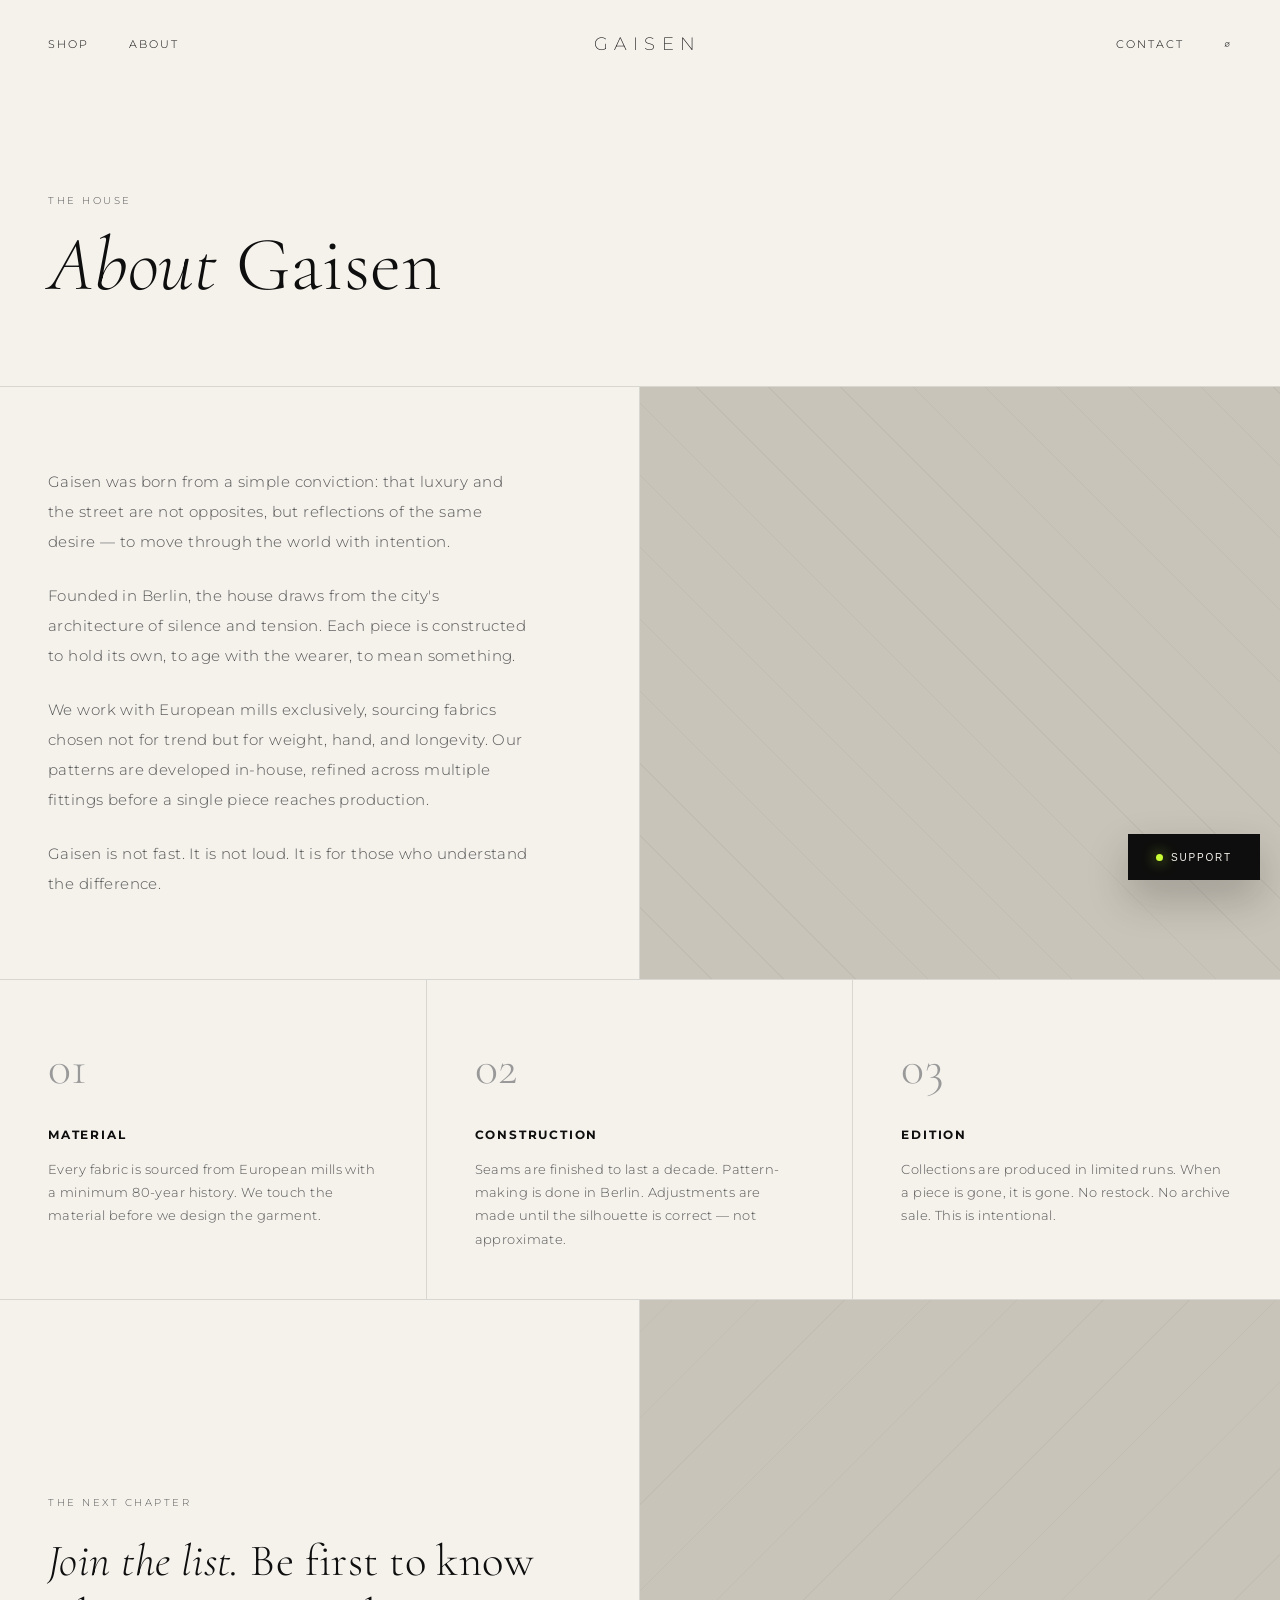
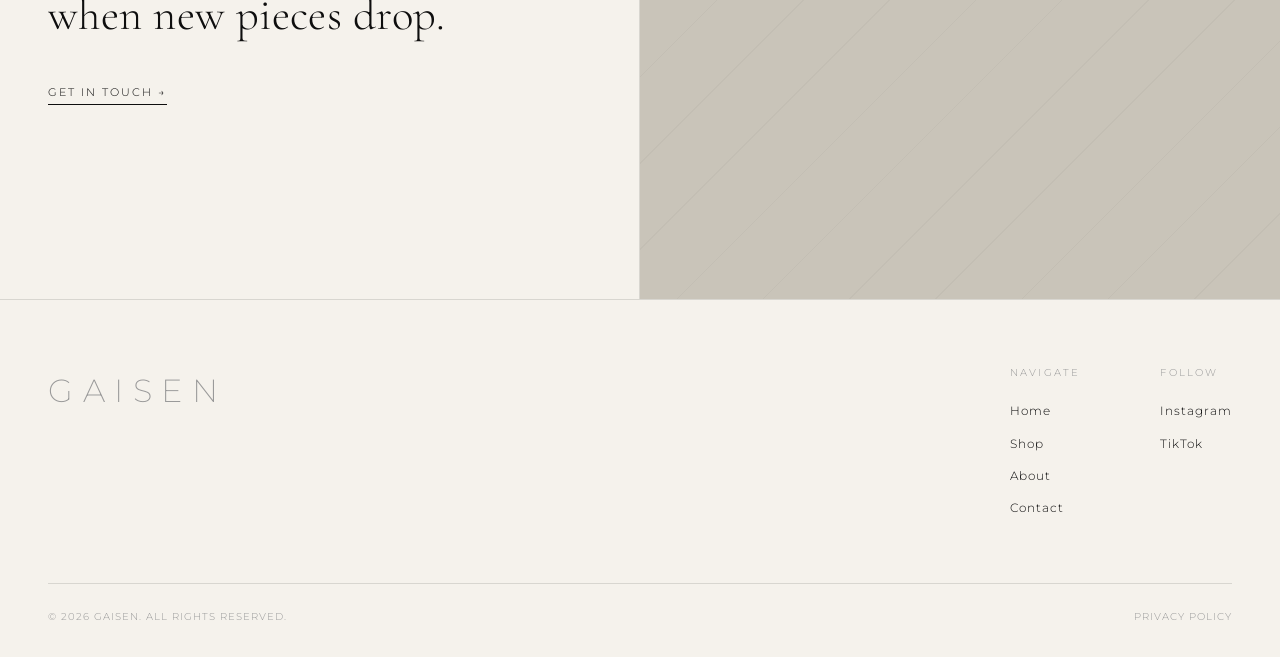
==== commit a0674b17: "Add files via upload" ====
--- a/about.html
+++ b/about.html
@@ -88,5 +88,6 @@
     </div>
   </footer>
 
+  <script src="support-bot.js"></script>
 </body>
 </html>
--- a/style.css
+++ b/style.css
@@ -69,6 +69,199 @@
   transition: opacity 0.2s;
 }
 .cart-link:hover { opacity: 0.5; }
+
+.home-page .nav {
+  color: var(--cream);
+  mix-blend-mode: normal;
+  background: linear-gradient(180deg, rgba(14,14,14,0.48), rgba(14,14,14,0));
+}
+
+/* Support Bot */
+.support-bot {
+  position: fixed;
+  right: 1.25rem;
+  bottom: 1.25rem;
+  z-index: 190;
+  font-family: var(--font-body);
+  transition: opacity 0.2s ease, transform 0.2s ease, visibility 0.2s ease;
+}
+
+body.modal-lock .support-bot {
+  opacity: 0;
+  pointer-events: none;
+  transform: translateY(0.75rem);
+  visibility: hidden;
+}
+
+.support-toggle {
+  min-width: 132px;
+  height: 46px;
+  border: 1px solid var(--ink);
+  background: var(--ink);
+  color: var(--cream);
+  cursor: pointer;
+  display: inline-flex;
+  align-items: center;
+  justify-content: center;
+  gap: 0.5rem;
+  font-size: 10px;
+  letter-spacing: 0.18em;
+  text-transform: uppercase;
+  box-shadow: 0 18px 42px rgba(14,14,14,0.22);
+}
+
+.support-dot {
+  width: 7px;
+  height: 7px;
+  border-radius: 50%;
+  background: #c9ff35;
+  box-shadow: 0 0 14px rgba(201,255,53,0.84);
+}
+
+.support-panel {
+  position: absolute;
+  right: 0;
+  bottom: 3.65rem;
+  width: min(390px, calc(100vw - 2.5rem));
+  max-height: min(680px, calc(100vh - 7rem));
+  border: 1px solid var(--border);
+  background: var(--cream);
+  box-shadow: 0 28px 80px rgba(14,14,14,0.28);
+  display: none;
+  overflow: hidden;
+}
+
+.support-bot.is-open .support-panel { display: flex; flex-direction: column; }
+
+.support-head {
+  background: var(--ink);
+  color: var(--cream);
+  padding: 1rem;
+  position: relative;
+}
+
+.support-label {
+  font-size: 9px;
+  letter-spacing: 0.24em;
+  text-transform: uppercase;
+  color: rgba(245,242,236,0.62);
+  margin-bottom: 0.4rem;
+}
+
+.support-title {
+  font-family: var(--font-display);
+  font-size: 30px;
+  font-weight: 300;
+  line-height: 1;
+}
+
+.support-close {
+  position: absolute;
+  top: 0.9rem;
+  right: 0.9rem;
+  width: 34px;
+  height: 34px;
+  border: 1px solid rgba(245,242,236,0.24);
+  background: transparent;
+  color: var(--cream);
+  cursor: pointer;
+  font-size: 18px;
+}
+
+.support-messages {
+  padding: 1rem;
+  display: flex;
+  flex-direction: column;
+  gap: 0.7rem;
+  overflow: auto;
+  min-height: 260px;
+}
+
+.support-message {
+  max-width: 88%;
+  padding: 0.75rem 0.85rem;
+  border: 1px solid var(--border);
+  font-size: 12px;
+  line-height: 1.65;
+}
+
+.support-message.bot {
+  align-self: flex-start;
+  background: #faf8f2;
+}
+
+.support-message.user {
+  align-self: flex-end;
+  background: var(--ink);
+  color: var(--cream);
+  border-color: var(--ink);
+}
+
+.support-chips {
+  display: flex;
+  gap: 0.45rem;
+  flex-wrap: wrap;
+  padding: 0 1rem 1rem;
+}
+
+.support-chip {
+  border: 1px solid var(--border);
+  background: transparent;
+  color: var(--ink-light);
+  cursor: pointer;
+  font-family: var(--font-body);
+  font-size: 9px;
+  letter-spacing: 0.16em;
+  text-transform: uppercase;
+  padding: 0.55rem 0.65rem;
+}
+
+.support-form {
+  display: grid;
+  grid-template-columns: 1fr auto;
+  border-top: 1px solid var(--border);
+}
+
+.support-form input {
+  min-width: 0;
+  border: 0;
+  background: transparent;
+  padding: 0.95rem;
+  font-family: var(--font-body);
+  color: var(--ink);
+  outline: none;
+}
+
+.support-form button {
+  border: 0;
+  border-left: 1px solid var(--border);
+  background: var(--ink);
+  color: var(--cream);
+  cursor: pointer;
+  font-family: var(--font-body);
+  font-size: 10px;
+  letter-spacing: 0.18em;
+  text-transform: uppercase;
+  padding: 0 1rem;
+}
+
+@media (max-width: 620px) {
+  .support-bot {
+    right: 0.8rem;
+    bottom: 0.8rem;
+  }
+
+  .support-toggle {
+    min-width: 112px;
+    height: 42px;
+  }
+
+  .support-panel {
+    width: calc(100vw - 1.6rem);
+    max-height: calc(100vh - 5.5rem);
+    bottom: 3.25rem;
+  }
+}
 
 /* ── Hero ── */
 .hero {
@@ -581,11 +774,17 @@
 
 .collection-film {
   min-height: 100vh;
-  height: 100vh;
+  height: 100svh;
   border-top: 1px solid var(--border);
   position: relative;
   overflow: hidden;
   background: #111;
+}
+
+.hero-film {
+  border-top: none;
+  min-height: 100svh;
+  height: 100svh;
 }
 
 .film-copy {
@@ -610,6 +809,14 @@
   margin: 1.5rem 0;
 }
 
+.film-copy h1 {
+  font-family: var(--font-display);
+  font-size: clamp(48px, 7vw, 104px);
+  font-weight: 300;
+  line-height: 0.95;
+  margin: 1.5rem 0;
+}
+
 .film-copy p:not(.label) {
   color: rgba(245,242,236,0.78);
   font-size: 14px;
@@ -633,7 +840,9 @@
   height: 100%;
   min-height: 100%;
   overflow: hidden;
-  background: #111;
+  background:
+    radial-gradient(circle at 62% 50%, rgba(245,242,236,0.12), rgba(14,14,14,0) 36%),
+    linear-gradient(90deg, #0a0a0a, #171412 52%, #0a0a0a);
 }
 
 .film-stage::after {
@@ -641,7 +850,10 @@
   position: absolute;
   inset: 0;
   z-index: 3;
-  background: linear-gradient(90deg, rgba(14,14,14,0.72), rgba(14,14,14,0.24) 46%, rgba(14,14,14,0.08));
+  pointer-events: none;
+  background:
+    linear-gradient(90deg, rgba(14,14,14,0.86), rgba(14,14,14,0.42) 34%, rgba(14,14,14,0.08) 68%, rgba(14,14,14,0.62)),
+    linear-gradient(0deg, rgba(14,14,14,0.72), rgba(14,14,14,0) 32%, rgba(14,14,14,0.42));
 }
 
 .film-frame {
@@ -649,16 +861,118 @@
   inset: 0;
   opacity: 0;
   animation: filmCycle 24s infinite;
+  display: flex;
+  align-items: center;
+  justify-content: center;
 }
 
 .film-frame img {
   width: 100%;
   height: 100%;
+  object-fit: contain;
+  object-position: center center;
+  transform: none;
+  animation: none;
+}
+
+.cinematic-stage {
+  background: #c9c0b4;
+}
+
+.film-scene {
+  position: absolute;
+  inset: 0;
+  opacity: 0;
+  overflow: hidden;
+  animation: filmScene 60s linear infinite;
+}
+
+.scene-one { animation-delay: 0s; }
+.scene-two { animation-delay: 10s; }
+.scene-three { animation-delay: 20s; }
+.scene-four { animation-delay: 30s; }
+.scene-five { animation-delay: 40s; }
+.scene-six { animation-delay: 50s; }
+
+.film-bg {
+  position: absolute;
+  inset: -5%;
+  width: 110%;
+  height: 110%;
   object-fit: cover;
+  filter: blur(28px) saturate(0.82) brightness(0.72);
+  transform: scale(1.08);
+}
+
+.film-subject {
+  position: absolute;
+  inset: 0;
+  display: flex;
+  justify-content: center;
+  align-items: center;
+  transform-origin: center;
+  animation: subjectMotion 10s ease-in-out infinite;
+}
+
+.film-subject img {
+  width: min(56vw, 760px);
+  height: min(92vh, 980px);
+  object-fit: contain;
   object-position: center;
-  transform: scale(1.06);
-  animation: filmDrift 24s infinite;
-}
+  filter: drop-shadow(0 28px 70px rgba(0,0,0,0.42));
+}
+
+.film-subject-wide img {
+  width: min(64vw, 900px);
+  height: min(82vh, 820px);
+}
+
+.film-signal {
+  position: absolute;
+  right: 3rem;
+  top: 50%;
+  z-index: 4;
+  color: rgba(245,242,236,0.64);
+  font-size: 10px;
+  letter-spacing: 0.28em;
+  text-transform: uppercase;
+  writing-mode: vertical-rl;
+}
+
+.film-meter {
+  position: absolute;
+  z-index: 6;
+  left: 3rem;
+  right: 3rem;
+  bottom: 4.5rem;
+  display: grid;
+  grid-template-columns: repeat(6, 1fr);
+  gap: 0.5rem;
+}
+
+.film-meter span {
+  height: 2px;
+  background: rgba(245,242,236,0.2);
+  overflow: hidden;
+  position: relative;
+}
+
+.film-meter span::after {
+  content: "";
+  position: absolute;
+  inset: 0;
+  background: var(--cream);
+  transform: scaleX(0);
+  transform-origin: left;
+  animation: meterPulse 10s linear infinite;
+}
+
+.film-meter span:nth-child(1)::after { animation-delay: 0s; }
+.film-meter span:nth-child(2)::after { animation-delay: 10s; }
+.film-meter span:nth-child(3)::after { animation-delay: 20s; }
+.film-meter span:nth-child(4)::after { animation-delay: 30s; }
+.film-meter span:nth-child(5)::after { animation-delay: 40s; }
+.film-meter span:nth-child(6)::after { animation-delay: 50s; }
 
 .frame-two { animation-delay: 6s; }
 .frame-three { animation-delay: 12s; }
@@ -691,9 +1005,27 @@
 }
 
 @keyframes filmDrift {
-  0% { transform: scale(1.06) translate3d(0, 0, 0); }
-  25% { transform: scale(1.12) translate3d(-1.5%, -1%, 0); }
-  100% { transform: scale(1.06) translate3d(0, 0, 0); }
+  0%, 100% { transform: none; }
+}
+
+@keyframes filmScene {
+  0% { opacity: 0; }
+  1.5% { opacity: 1; }
+  15% { opacity: 1; }
+  16.6% { opacity: 0; }
+  100% { opacity: 0; }
+}
+
+@keyframes subjectMotion {
+  0% { transform: scale(1) translate3d(0, 0, 0); }
+  50% { transform: scale(1.035) translate3d(1.2%, -0.8%, 0); }
+  100% { transform: scale(1.01) translate3d(-0.8%, 0.5%, 0); }
+}
+
+@keyframes meterPulse {
+  0% { transform: scaleX(0); opacity: 1; }
+  92% { transform: scaleX(1); opacity: 1; }
+  100% { transform: scaleX(1); opacity: 0; }
 }
 
 @media (max-width: 900px) {
@@ -711,6 +1043,10 @@
     transform: none;
   }
 
+  .film-copy h1 {
+    font-size: clamp(42px, 14vw, 74px);
+  }
+
   .film-stage {
     min-height: 100%;
   }
@@ -723,4 +1059,19 @@
     justify-content: flex-start;
     row-gap: 0.6rem;
   }
-}
+
+  .film-subject img {
+    width: min(92vw, 620px);
+    height: min(76vh, 820px);
+  }
+
+  .film-meter {
+    left: 1.25rem;
+    right: 1.25rem;
+    bottom: 4rem;
+  }
+
+  .film-signal {
+    right: 1.25rem;
+  }
+}
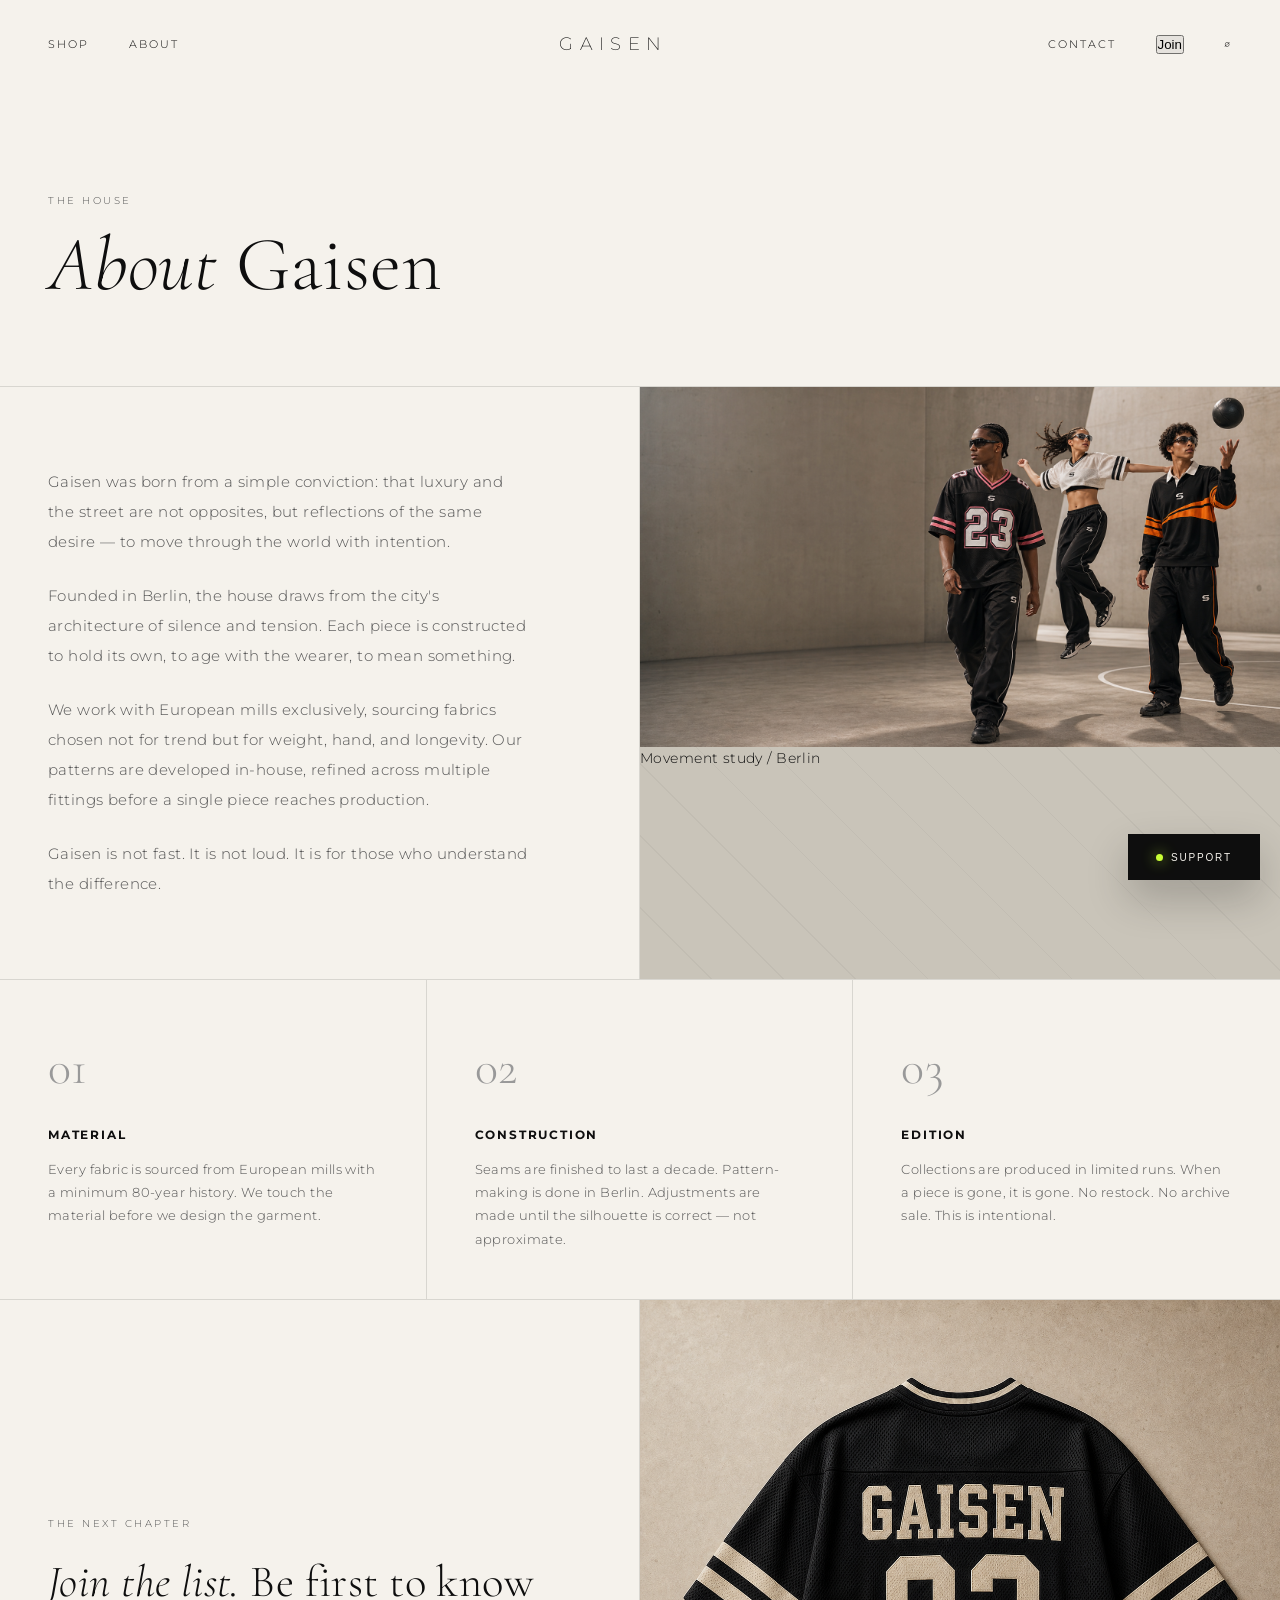
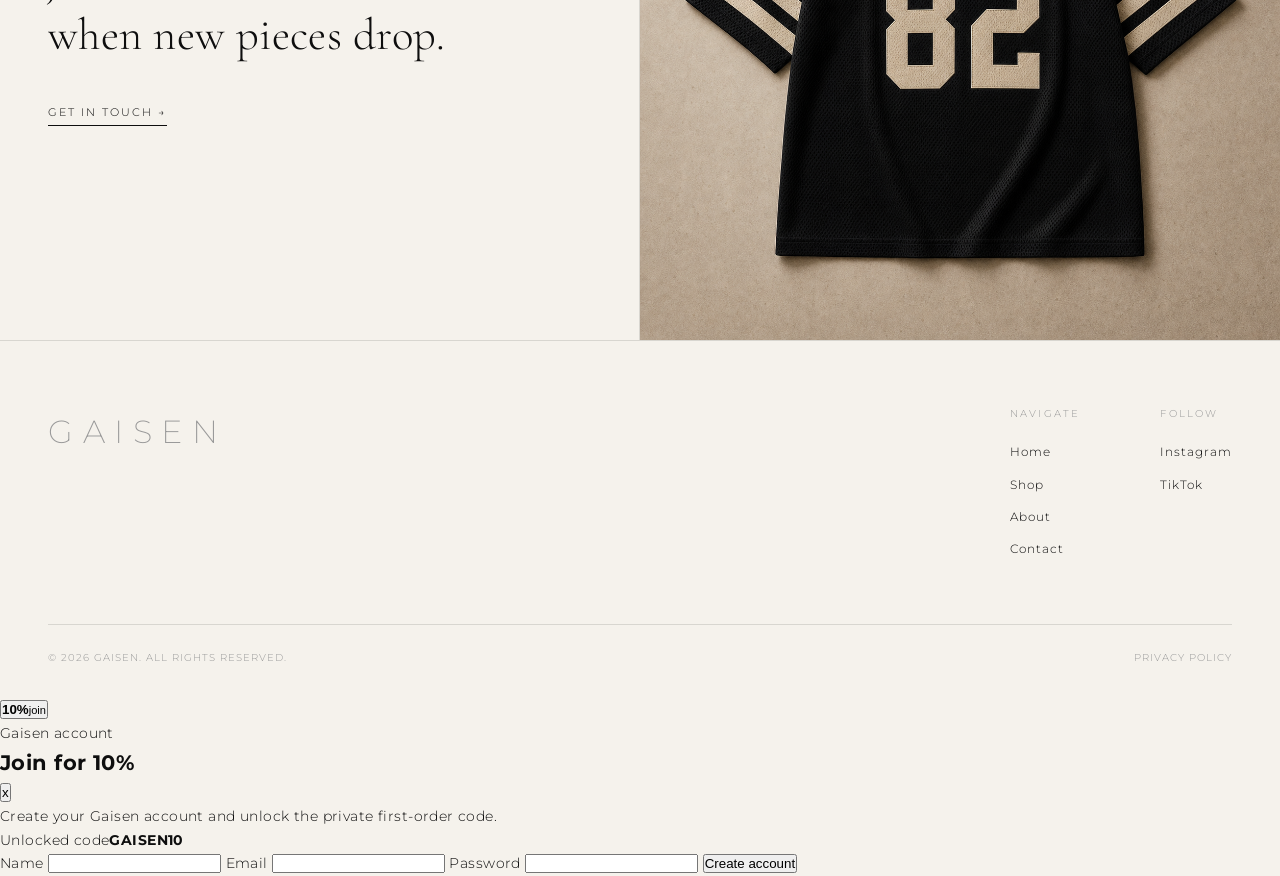
==== commit 45ef4372: "Add files via upload" ====
--- a/about.html
+++ b/about.html
@@ -4,11 +4,16 @@
   <meta charset="UTF-8" />
   <meta name="viewport" content="width=device-width, initial-scale=1.0" />
   <title>About — Gaisen</title>
+  <link rel="icon" href="favicon.ico" sizes="any">
+  <link rel="icon" type="image/svg+xml" href="favicon.svg">
+  <link rel="apple-touch-icon" href="apple-touch-icon.png">
+  <link rel="manifest" href="site.webmanifest">
+  <meta name="theme-color" content="#0E0E0E">
   <link rel="preconnect" href="https://fonts.googleapis.com">
   <link href="https://fonts.googleapis.com/css2?family=Cormorant+Garamond:ital,wght@0,300;0,400;1,300;1,400&family=Montserrat:wght@200;300;400&display=swap" rel="stylesheet">
   <link rel="stylesheet" href="style.css">
 </head>
-<body>
+<body class="about-page">
 
   <nav class="nav">
     <div class="nav-left">
@@ -34,7 +39,10 @@
       <p>We work with European mills exclusively, sourcing fabrics chosen not for trend but for weight, hand, and longevity. Our patterns are developed in-house, refined across multiple fittings before a single piece reaches production.</p>
       <p>Gaisen is not fast. It is not loud. It is for those who understand the difference.</p>
     </div>
-    <div class="about-img-block"></div>
+    <figure class="about-img-block">
+      <img src="gaisen-real-model-film-01.png" alt="Models wearing Gaisen athletic pieces in a concrete studio">
+      <figcaption>Movement study / Berlin</figcaption>
+    </figure>
   </div>
 
   <div class="about-values">
@@ -61,7 +69,9 @@
       <h2><em>Join the list.</em> Be first to know when new pieces drop.</h2>
       <a href="contact.html" class="link-underline">Get in touch →</a>
     </div>
-    <div class="editorial-img"></div>
+    <div class="editorial-img about-editorial-img">
+      <img src="gaisen-football-jersey-noir-back.png" alt="Back view of the Gaisen Football Jersey Noir">
+    </div>
   </section>
 
   <footer class="footer">
@@ -88,6 +98,8 @@
     </div>
   </footer>
 
-  <script src="support-bot.js"></script>
+  <script src="account-promo.js?v=account-2"></script>
+  <script src="button-motion.js?v=button-1"></script>
+  <script src="support-bot.js?v=support-1"></script>
 </body>
 </html>
